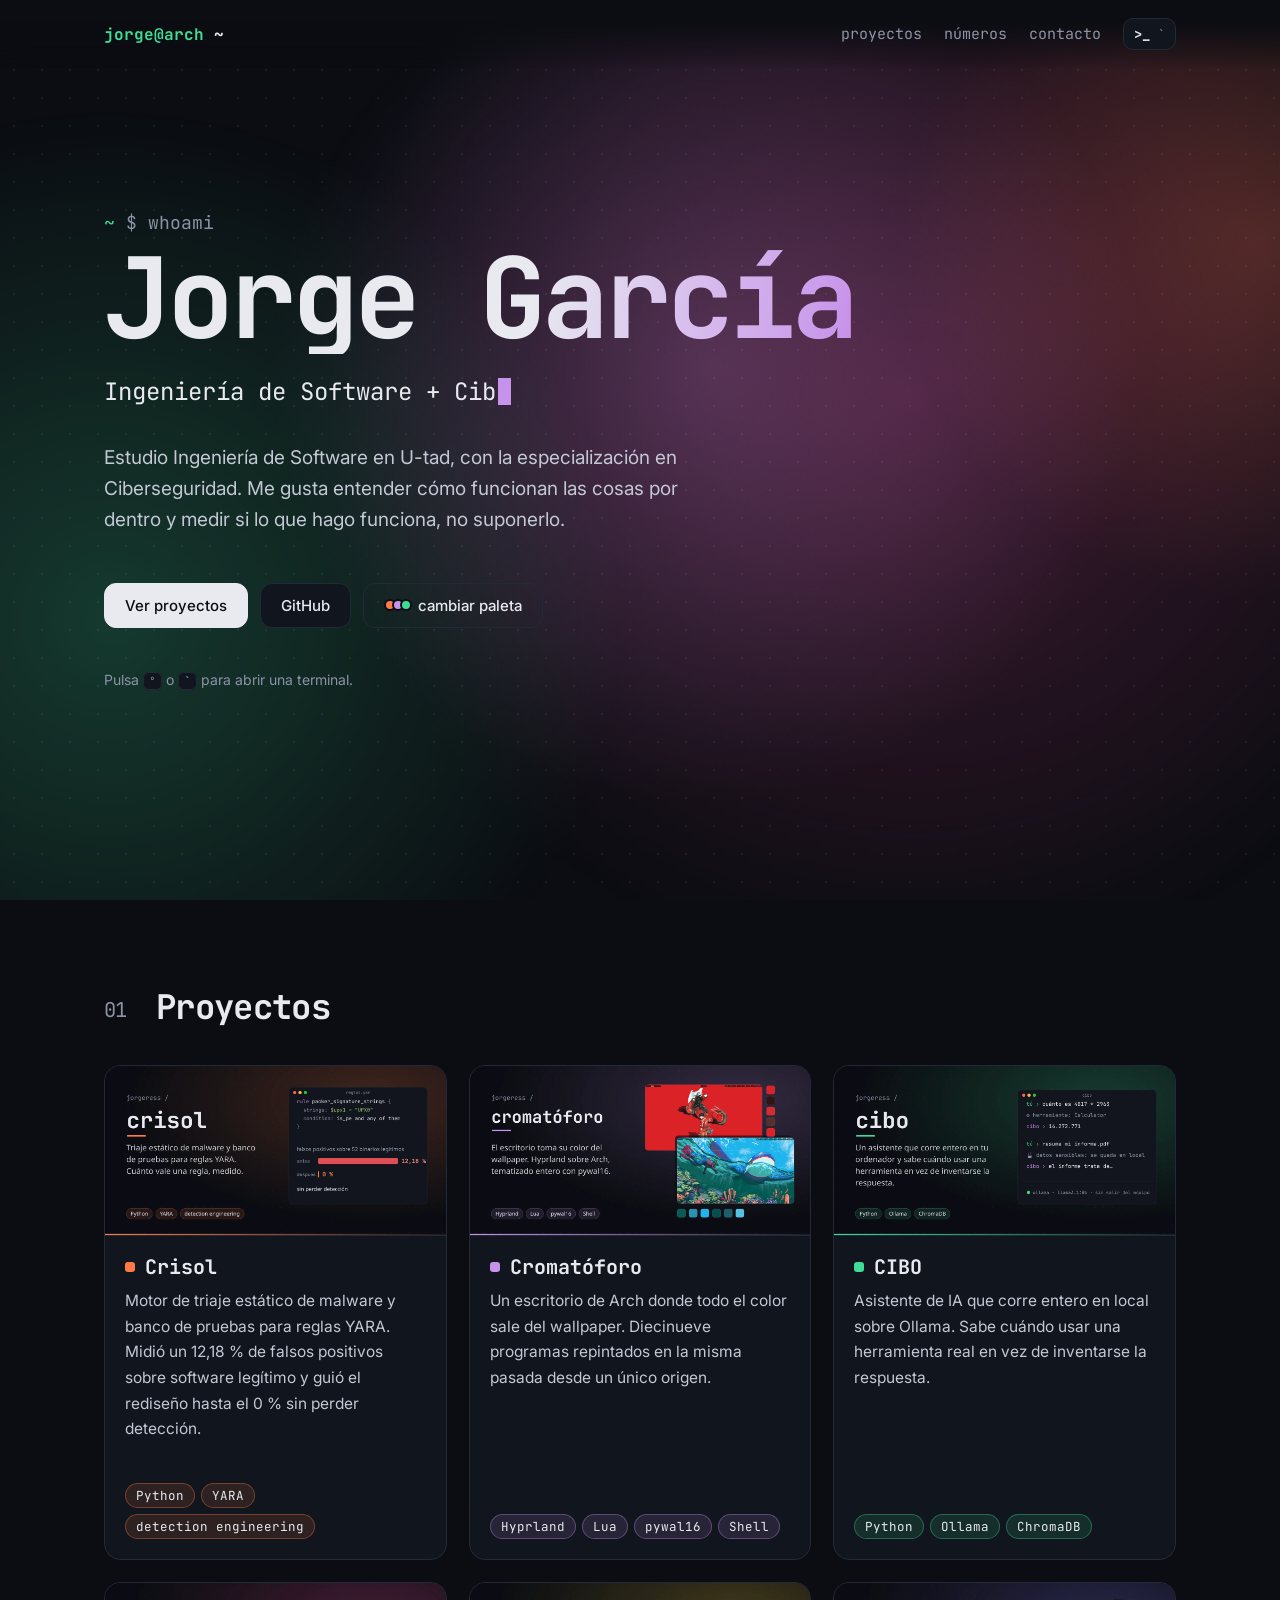
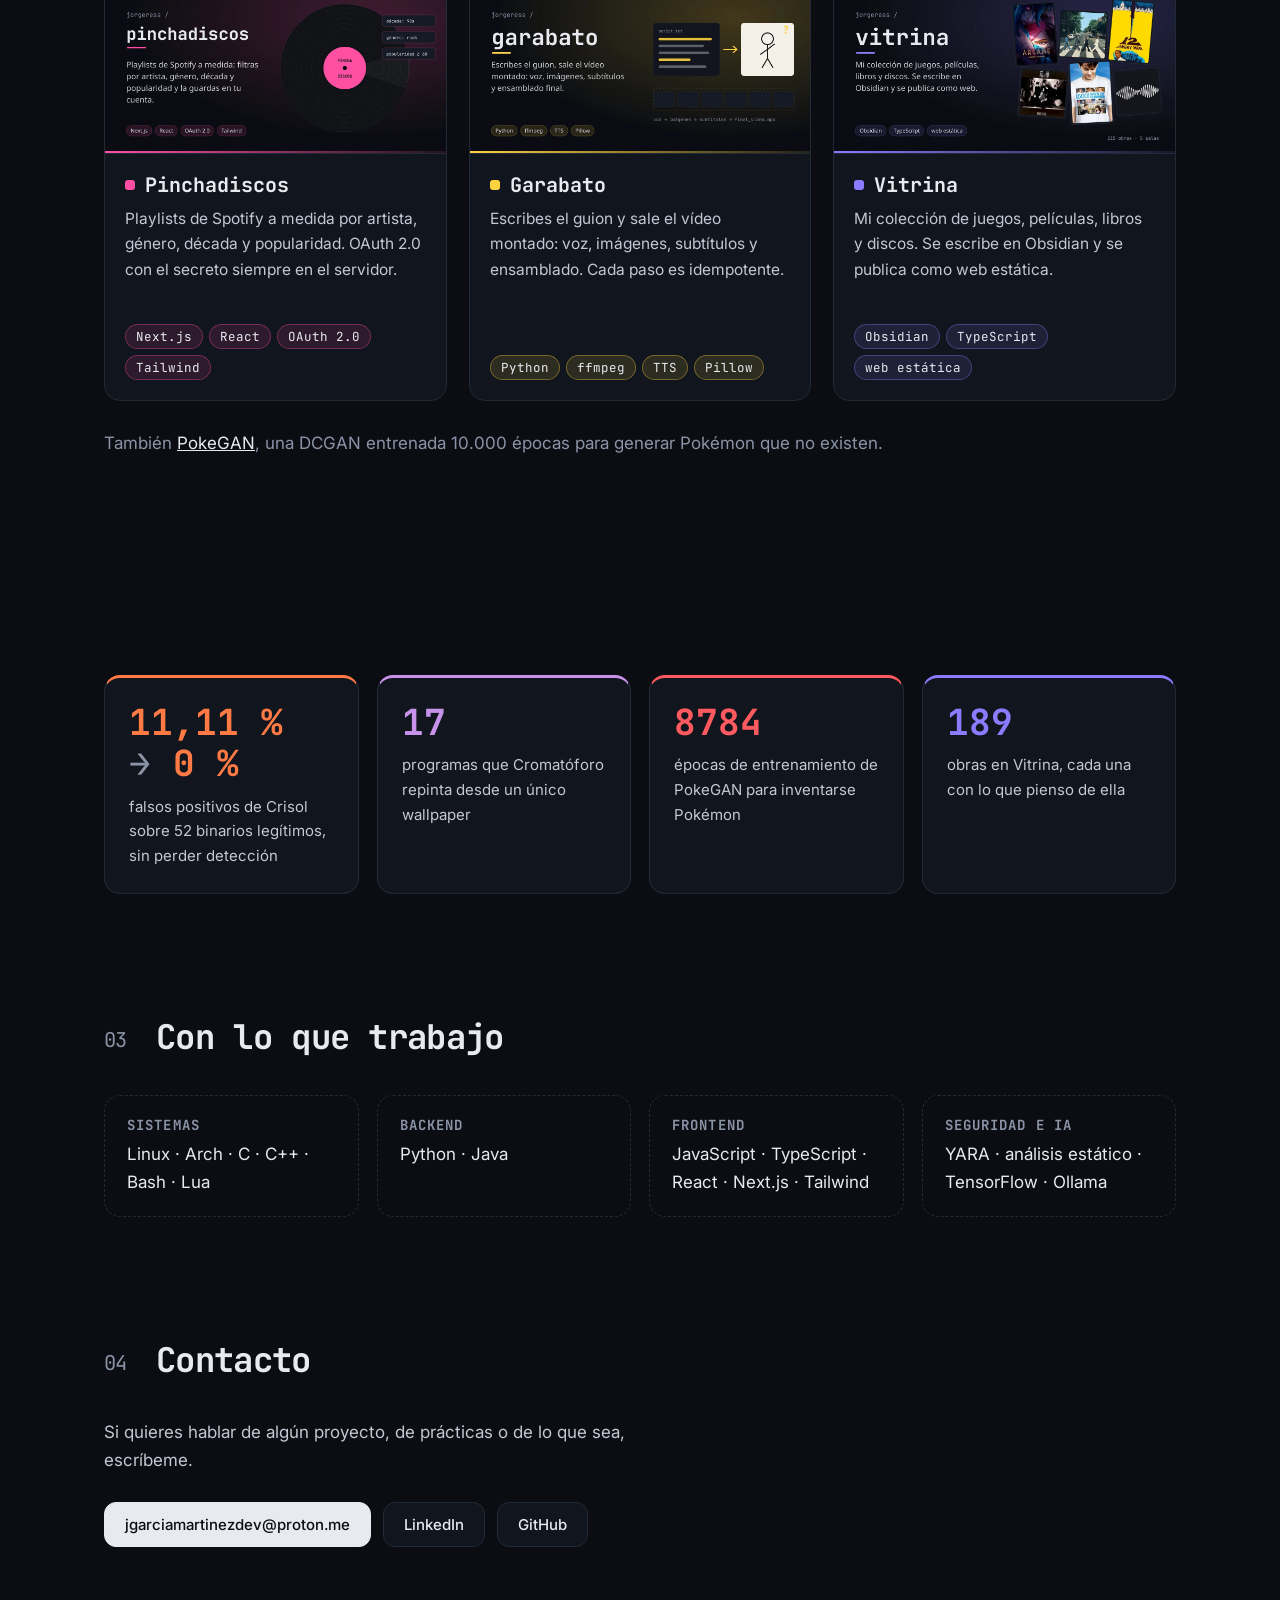
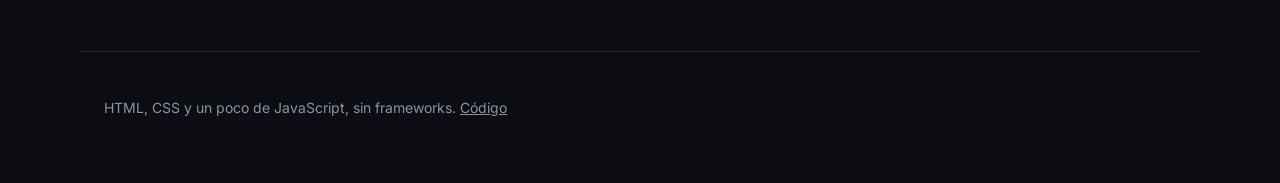
==== index.html @ b69317e7 "Primera versión de la web" ====
<!doctype html>
<html lang="es">
<head>
  <meta charset="utf-8">
  <meta name="viewport" content="width=device-width, initial-scale=1">
  <title>Jorge García</title>
  <meta name="description" content="Ingeniería de Software y Ciberseguridad. Proyectos de detección de malware, Linux, IA en local y alguna cosa que se me ocurre.">
  <meta name="color-scheme" content="dark">
  <meta name="theme-color" content="#0b0d12">
  <meta property="og:title" content="Jorge García">
  <meta property="og:description" content="Ingeniería de Software y Ciberseguridad. A veces se me ocurren cosas.">
  <meta property="og:image" content="https://jorgeress.github.io/img/og.png">
  <meta property="og:url" content="https://jorgeress.github.io/">
  <meta name="twitter:card" content="summary_large_image">
  <link rel="icon" href="favicon.svg" type="image/svg+xml">
  <link rel="preconnect" href="https://fonts.googleapis.com">
  <link rel="preconnect" href="https://fonts.gstatic.com" crossorigin>
  <link href="https://fonts.googleapis.com/css2?family=Inter:wght@400;500;600&family=JetBrains+Mono:wght@400;700&display=swap" rel="stylesheet">
  <link rel="stylesheet" href="css/estilo.css">
  <script src="js/main.js" defer></script>
  <script src="js/terminal.js" defer></script>
</head>
<body>
  <canvas id="fondo" aria-hidden="true"></canvas>

  <header class="nav">
    <a class="logo" href="#inicio"><span class="verde">jorge@arch</span> ~</a>
    <nav>
      <a href="#proyectos">proyectos</a>
      <a href="#numeros">números</a>
      <a href="#contacto">contacto</a>
      <button class="boton-terminal" type="button" data-abre-terminal aria-label="Abrir terminal">
        <span aria-hidden="true">&gt;_</span><kbd>`</kbd>
      </button>
    </nav>
  </header>

  <main>
    <section id="inicio" class="hero">
      <p class="prompt"><span class="verde">~</span> $ whoami</p>
      <h1>Jorge García</h1>
      <p class="tipo" aria-live="polite"><span id="tipo"></span><span class="cursor" aria-hidden="true"></span></p>
      <p class="intro">
        Estudio Ingeniería de Software en U-tad, con la especialización en Ciberseguridad.
        Me gusta entender cómo funcionan las cosas por dentro y medir si lo que hago funciona, no suponerlo.
      </p>
      <div class="acciones">
        <a class="boton principal" href="#proyectos">Ver proyectos</a>
        <a class="boton" href="https://github.com/jorgeress">GitHub</a>
        <button class="boton fantasma" type="button" id="cambia-paleta" title="Cambia la paleta, como cambiar de wallpaper">
          <span class="muestras" aria-hidden="true"><i></i><i></i><i></i></span> cambiar paleta
        </button>
      </div>
      <p class="pista">Pulsa <kbd>º</kbd> o <kbd>`</kbd> para abrir una terminal.</p>
    </section>

    <section id="proyectos">
      <h2><span class="num">01</span> Proyectos</h2>
      <div class="rejilla" id="rejilla"></div>
      <p class="tambien" id="tambien"></p>
    </section>

    <section id="numeros">
      <h2><span class="num">02</span> En números</h2>
      <div class="cifras">
        <div class="cifra" style="--acento:#ff7a45">
          <p class="valor"><span><span data-cuenta="12.18" data-decimales="2">0</span> %</span> <span><span class="flecha">→</span> 0 %</span></p>
          <p>falsos positivos de Crisol sobre 52 binarios legítimos, sin perder detección</p>
        </div>
        <div class="cifra" style="--acento:#c792ea">
          <p class="valor"><span data-cuenta="19">0</span></p>
          <p>programas que Cromatóforo repinta desde un único wallpaper</p>
        </div>
        <div class="cifra" style="--acento:#ff5a5f">
          <p class="valor"><span data-cuenta="10000">0</span></p>
          <p>épocas de entrenamiento de PokeGAN para inventarse Pokémon</p>
        </div>
        <div class="cifra" style="--acento:#8b7bff">
          <p class="valor"><span data-cuenta="215">0</span></p>
          <p>obras en Vitrina, cada una con lo que pienso de ella</p>
        </div>
      </div>
    </section>

    <section id="stack">
      <h2><span class="num">03</span> Con lo que trabajo</h2>
      <div class="grupos">
        <div><h3>Sistemas</h3><p>Linux · Arch · C · C++ · Bash · Lua</p></div>
        <div><h3>Backend</h3><p>Python · Java</p></div>
        <div><h3>Frontend</h3><p>JavaScript · TypeScript · React · Next.js · Tailwind</p></div>
        <div><h3>Seguridad e IA</h3><p>YARA · análisis estático · TensorFlow · Ollama</p></div>
      </div>
    </section>

    <section id="contacto">
      <h2><span class="num">04</span> Contacto</h2>
      <p class="contacto-texto">Si quieres hablar de algún proyecto, de prácticas o de lo que sea, escríbeme.</p>
      <div class="acciones">
        <a class="boton principal" href="mailto:jgarciamartinezdev@proton.me">jgarciamartinezdev@proton.me</a>
        <a class="boton" href="https://www.linkedin.com/in/jorge-garc%C3%ADa-mart%C3%ADnez-1a2574292">LinkedIn</a>
        <a class="boton" href="https://github.com/jorgeress">GitHub</a>
      </div>
    </section>
  </main>

  <footer>
    <p>HTML, CSS y un poco de JavaScript, sin frameworks. <a href="https://github.com/jorgeress/jorgeress.github.io">Código</a></p>
  </footer>

  <div class="terminal" id="terminal" role="dialog" aria-modal="true" aria-label="Terminal" hidden>
    <div class="ventana">
      <div class="barra">
        <span class="puntos" aria-hidden="true"><i></i><i></i><i></i></span>
        <span>jorge@arch: ~</span>
        <button type="button" data-cierra-terminal aria-label="Cerrar terminal">×</button>
      </div>
      <div class="salida" id="salida"></div>
      <form class="linea" id="linea" autocomplete="off">
        <label for="orden"><span class="verde">jorge@arch</span> ~ $</label>
        <input id="orden" spellcheck="false" autocapitalize="off">
      </form>
    </div>
  </div>
</body>
</html>
---- css/estilo.css ----
:root {
  --fondo: #0b0d12;
  --superficie: #11151d;
  --borde: #232a37;
  --texto: #e8eaf0;
  --apagado: #8b93a7;
  --verde: #3ddc97;
  --c1: #ff7a45;
  --c2: #c792ea;
  --c3: #3ddc97;
  --c4: #ff4fa3;
  --mono: "JetBrains Mono", ui-monospace, SFMono-Regular, Menlo, Consolas, monospace;
  --sans: Inter, system-ui, -apple-system, "Segoe UI", sans-serif;
  --radio: 16px;
  --ancho: 1120px;
  color-scheme: dark;
}

* { box-sizing: border-box; }
html { scroll-behavior: smooth; scroll-padding-top: 80px; }
body {
  margin: 0;
  background: var(--fondo);
  color: var(--texto);
  font: 400 17px/1.65 var(--sans);
  -webkit-font-smoothing: antialiased;
  overflow-x: hidden;
}
a { color: inherit; }
kbd {
  font: 600 .8em var(--mono);
  padding: .1em .45em;
  border: 1px solid var(--borde);
  border-bottom-width: 2px;
  border-radius: 6px;
  background: var(--superficie);
}
.verde { color: var(--verde); }
:focus-visible { outline: 2px solid var(--c2); outline-offset: 3px; border-radius: 6px; }

#fondo {
  position: fixed;
  inset: 0;
  width: 100%;
  height: 100%;
  z-index: -1;
  pointer-events: none;
}
/* puntos encima del fondo, como en las imagenes de los proyectos */
body::before {
  content: "";
  position: fixed;
  inset: 0;
  z-index: -1;
  pointer-events: none;
  background-image: radial-gradient(rgba(255,255,255,.06) 1.2px, transparent 1.4px);
  background-size: 28px 28px;
}

/* --- navegacion --- */
.nav {
  position: sticky;
  top: 0;
  z-index: 10;
  display: flex;
  align-items: center;
  justify-content: space-between;
  gap: 16px;
  padding: 18px max(24px, calc((100% - var(--ancho)) / 2 + 24px));
  backdrop-filter: blur(14px);
  -webkit-backdrop-filter: blur(14px);
  background: linear-gradient(var(--fondo) 30%, transparent);
}
.logo { font: 700 16px var(--mono); text-decoration: none; }
.nav nav { display: flex; align-items: center; gap: 22px; font: 400 15px var(--mono); }
.nav nav a { color: var(--apagado); text-decoration: none; transition: color .2s; }
.nav nav a:hover { color: var(--texto); }
.boton-terminal {
  display: inline-flex; align-items: center; gap: 8px;
  font: 700 14px var(--mono); color: var(--texto);
  background: var(--superficie); border: 1px solid var(--borde); border-radius: 10px;
  padding: 6px 10px; cursor: pointer;
}
.boton-terminal kbd { border: 0; background: none; padding: 0; color: var(--apagado); }

/* --- secciones --- */
main { max-width: var(--ancho); margin: 0 auto; padding: 0 24px; }
section { padding: 96px 0 24px; }
h2 {
  font: 700 clamp(26px, 4vw, 34px) var(--mono);
  margin: 0 0 36px;
  letter-spacing: -.02em;
}
h2 .num { color: var(--apagado); font-weight: 400; margin-right: 10px; font-size: .6em; vertical-align: middle; }

/* --- hero --- */
.hero { min-height: calc(100svh - 80px); display: flex; flex-direction: column; justify-content: center; padding: 40px 0 80px; }
.prompt { font: 400 18px var(--mono); color: var(--apagado); margin: 0 0 8px; }
h1 {
  font: 700 clamp(48px, 10vw, 112px)/1 var(--mono);
  letter-spacing: -.04em;
  margin: 0;
  background: linear-gradient(100deg, var(--texto) 40%, var(--c2) 70%, var(--c1));
  -webkit-background-clip: text;
  background-clip: text;
  color: transparent;
}
.tipo { font: 400 clamp(17px, 2.4vw, 24px) var(--mono); min-height: 1.6em; margin: 22px 0 8px; }
.cursor {
  display: inline-block; width: .55em; height: 1.1em; margin-left: 2px;
  vertical-align: -.18em; background: var(--c2);
  animation: parpadeo 1s steps(1) infinite;
}
@keyframes parpadeo { 50% { opacity: 0; } }
.intro { max-width: 620px; color: #c3c8d4; font-size: clamp(16px, 2vw, 19px); }
.acciones { display: flex; flex-wrap: wrap; gap: 12px; margin-top: 28px; }
.boton {
  display: inline-flex; align-items: center; gap: 10px;
  padding: 12px 20px; border-radius: 12px;
  font: 500 15px var(--sans); text-decoration: none; cursor: pointer;
  color: var(--texto); background: var(--superficie); border: 1px solid var(--borde);
  transition: transform .2s, border-color .2s, background .2s;
}
.boton:hover { transform: translateY(-2px); border-color: var(--c2); }
.boton.principal { background: var(--texto); color: var(--fondo); border-color: var(--texto); }
.boton.principal:hover { background: #fff; }
.boton.fantasma { background: transparent; }
.muestras { display: inline-flex; }
.muestras i { width: 12px; height: 12px; border-radius: 50%; margin-right: -4px; border: 2px solid var(--fondo); transition: background .6s; }
.muestras i:nth-child(1) { background: var(--c1); }
.muestras i:nth-child(2) { background: var(--c2); }
.muestras i:nth-child(3) { background: var(--c3); }
.pista { color: var(--apagado); font-size: 14px; margin-top: 40px; }

/* --- proyectos --- */
.rejilla { display: grid; grid-template-columns: repeat(auto-fill, minmax(320px, 1fr)); gap: 22px; }
.tarjeta {
  --acento: var(--c2);
  position: relative;
  display: flex; flex-direction: column;
  background: var(--superficie);
  border: 1px solid var(--borde);
  border-radius: var(--radio);
  overflow: hidden;
  text-decoration: none;
  transform: perspective(900px) rotateX(var(--rx, 0deg)) rotateY(var(--ry, 0deg)) translateY(var(--ty, 0));
  transition: transform .25s ease-out, border-color .25s, box-shadow .25s;
}
.tarjeta:hover {
  --ty: -4px;
  border-color: color-mix(in srgb, var(--acento) 60%, transparent);
  box-shadow: 0 18px 50px -18px color-mix(in srgb, var(--acento) 45%, transparent);
}
/* brillo que sigue al raton */
.tarjeta::after {
  content: "";
  position: absolute; inset: 0;
  background: radial-gradient(420px circle at var(--mx, 50%) var(--my, 50%), color-mix(in srgb, var(--acento) 16%, transparent), transparent 60%);
  opacity: 0; transition: opacity .3s; pointer-events: none;
}
.tarjeta:hover::after { opacity: 1; }
.tarjeta img { display: block; width: 100%; height: auto; aspect-ratio: 2 / 1; object-fit: cover; border-bottom: 1px solid var(--borde); }
.tarjeta .cuerpo { padding: 18px 20px 20px; display: flex; flex-direction: column; gap: 8px; flex: 1; }
.tarjeta h3 { margin: 0; font: 700 20px var(--mono); display: flex; align-items: center; gap: 10px; }
.tarjeta h3::before { content: ""; width: 10px; height: 10px; border-radius: 3px; background: var(--acento); }
.tarjeta p { margin: 0; color: #c3c8d4; font-size: 15.5px; }
.etiquetas { display: flex; flex-wrap: wrap; gap: 6px; margin-top: auto; padding-top: 8px; }
.etiquetas span {
  font: 400 12.5px var(--mono); padding: 3px 10px; border-radius: 99px;
  color: var(--texto);
  background: color-mix(in srgb, var(--acento) 12%, transparent);
  border: 1px solid color-mix(in srgb, var(--acento) 35%, transparent);
}
.meta { display: flex; gap: 14px; font: 400 12.5px var(--mono); color: var(--apagado); min-height: 1.4em; }
.tambien { color: var(--apagado); margin-top: 28px; }
.tambien a { color: var(--texto); }

/* aparicion al hacer scroll */
.aparece { opacity: 0; transform: translateY(24px); transition: opacity .7s ease, transform .7s ease; }
.aparece.visible { opacity: 1; transform: none; }

/* --- numeros --- */
.cifras { display: grid; grid-template-columns: repeat(auto-fit, minmax(230px, 1fr)); gap: 18px; }
.cifra {
  padding: 24px; border-radius: var(--radio);
  background: var(--superficie); border: 1px solid var(--borde);
  border-top: 3px solid var(--acento);
}
.cifra .valor { font: 700 clamp(28px, 3.4vw, 36px)/1.15 var(--mono); color: var(--acento); margin: 0 0 10px; }
.cifra .valor span { white-space: nowrap; }
.cifra .flecha { color: var(--apagado); font-weight: 400; }
.cifra p:last-child { margin: 0; color: #c3c8d4; font-size: 15px; }

/* --- stack --- */
.grupos { display: grid; grid-template-columns: repeat(auto-fit, minmax(230px, 1fr)); gap: 18px; }
.grupos div { padding: 20px 22px; border-radius: var(--radio); border: 1px dashed var(--borde); }
.grupos h3 { margin: 0 0 6px; font: 700 14px var(--mono); color: var(--apagado); text-transform: uppercase; letter-spacing: .08em; }
.grupos p { margin: 0; }

.contacto-texto { color: #c3c8d4; max-width: 560px; }
footer { max-width: var(--ancho); margin: 80px auto 0; padding: 30px 24px 50px; color: var(--apagado); font-size: 14px; border-top: 1px solid var(--borde); }

/* --- terminal --- */
.terminal {
  position: fixed; inset: 0; z-index: 50;
  display: grid; place-items: center; padding: 16px;
  background: rgba(5, 6, 9, .6);
  backdrop-filter: blur(6px);
  -webkit-backdrop-filter: blur(6px);
}
.terminal[hidden] { display: none; }
.ventana {
  width: min(760px, 100%); height: min(480px, 80svh);
  display: flex; flex-direction: column;
  background: #0d1017; border: 1px solid var(--borde); border-radius: 14px;
  box-shadow: 0 40px 120px -20px rgba(0,0,0,.8), 0 0 0 1px rgba(255,255,255,.03);
  font: 400 14.5px/1.6 var(--mono);
  animation: abre .18s ease-out;
}
@keyframes abre { from { transform: scale(.97); opacity: 0; } }
.barra { display: flex; align-items: center; justify-content: space-between; padding: 10px 14px; border-bottom: 1px solid var(--borde); color: var(--apagado); font-size: 13px; }
.puntos { display: flex; gap: 7px; }
.puntos i { width: 11px; height: 11px; border-radius: 50%; background: #ff5f57; }
.puntos i:nth-child(2) { background: #febc2e; }
.puntos i:nth-child(3) { background: #28c840; }
.barra button { background: none; border: 0; color: var(--apagado); font-size: 20px; line-height: 1; cursor: pointer; padding: 0 4px; }
.salida { flex: 1; overflow-y: auto; padding: 14px 16px 0; white-space: pre-wrap; word-break: break-word; }
.salida .orden { color: var(--apagado); }
.salida .err { color: #ff7b7b; }
.salida .ok { color: var(--verde); }
.salida a { color: var(--c2); }
.linea { display: flex; gap: 10px; padding: 8px 16px 14px; }
.linea label { white-space: nowrap; color: var(--apagado); }
.linea input { flex: 1; min-width: 0; background: none; border: 0; outline: 0; color: var(--texto); font: inherit; caret-color: var(--c2); }

@media (max-width: 640px) {
  body { font-size: 16px; }
  .nav { padding: 14px 16px; }
  .tipo { min-height: 3.2em; }
  .nav nav { gap: 14px; font-size: 13px; }
  .nav nav a[href="#numeros"] { display: none; }
  main { padding: 0 16px; }
  section { padding-top: 72px; }
  .rejilla { grid-template-columns: 1fr; }
  .pista { display: none; }
}

@media (prefers-reduced-motion: reduce) {
  html { scroll-behavior: auto; }
  *, *::before, *::after { animation: none !important; transition: none !important; }
  .aparece { opacity: 1; transform: none; }
}
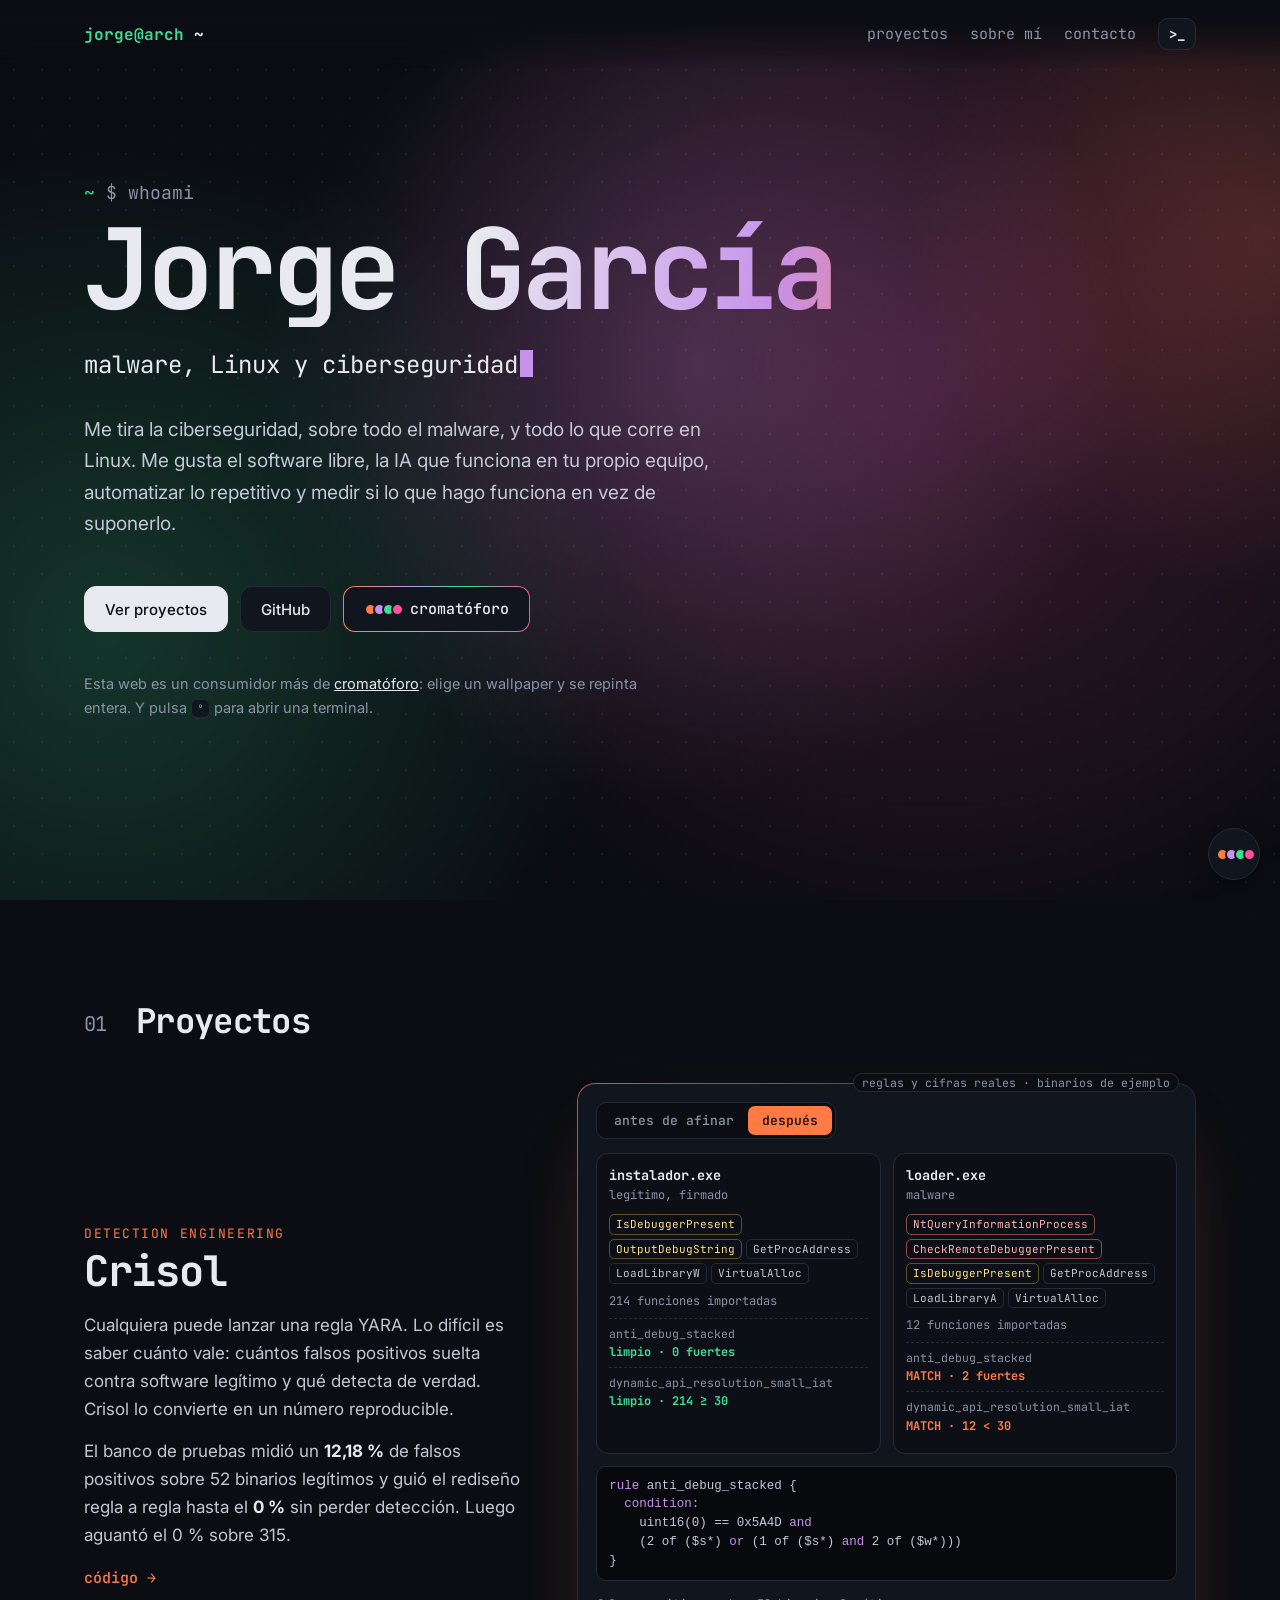
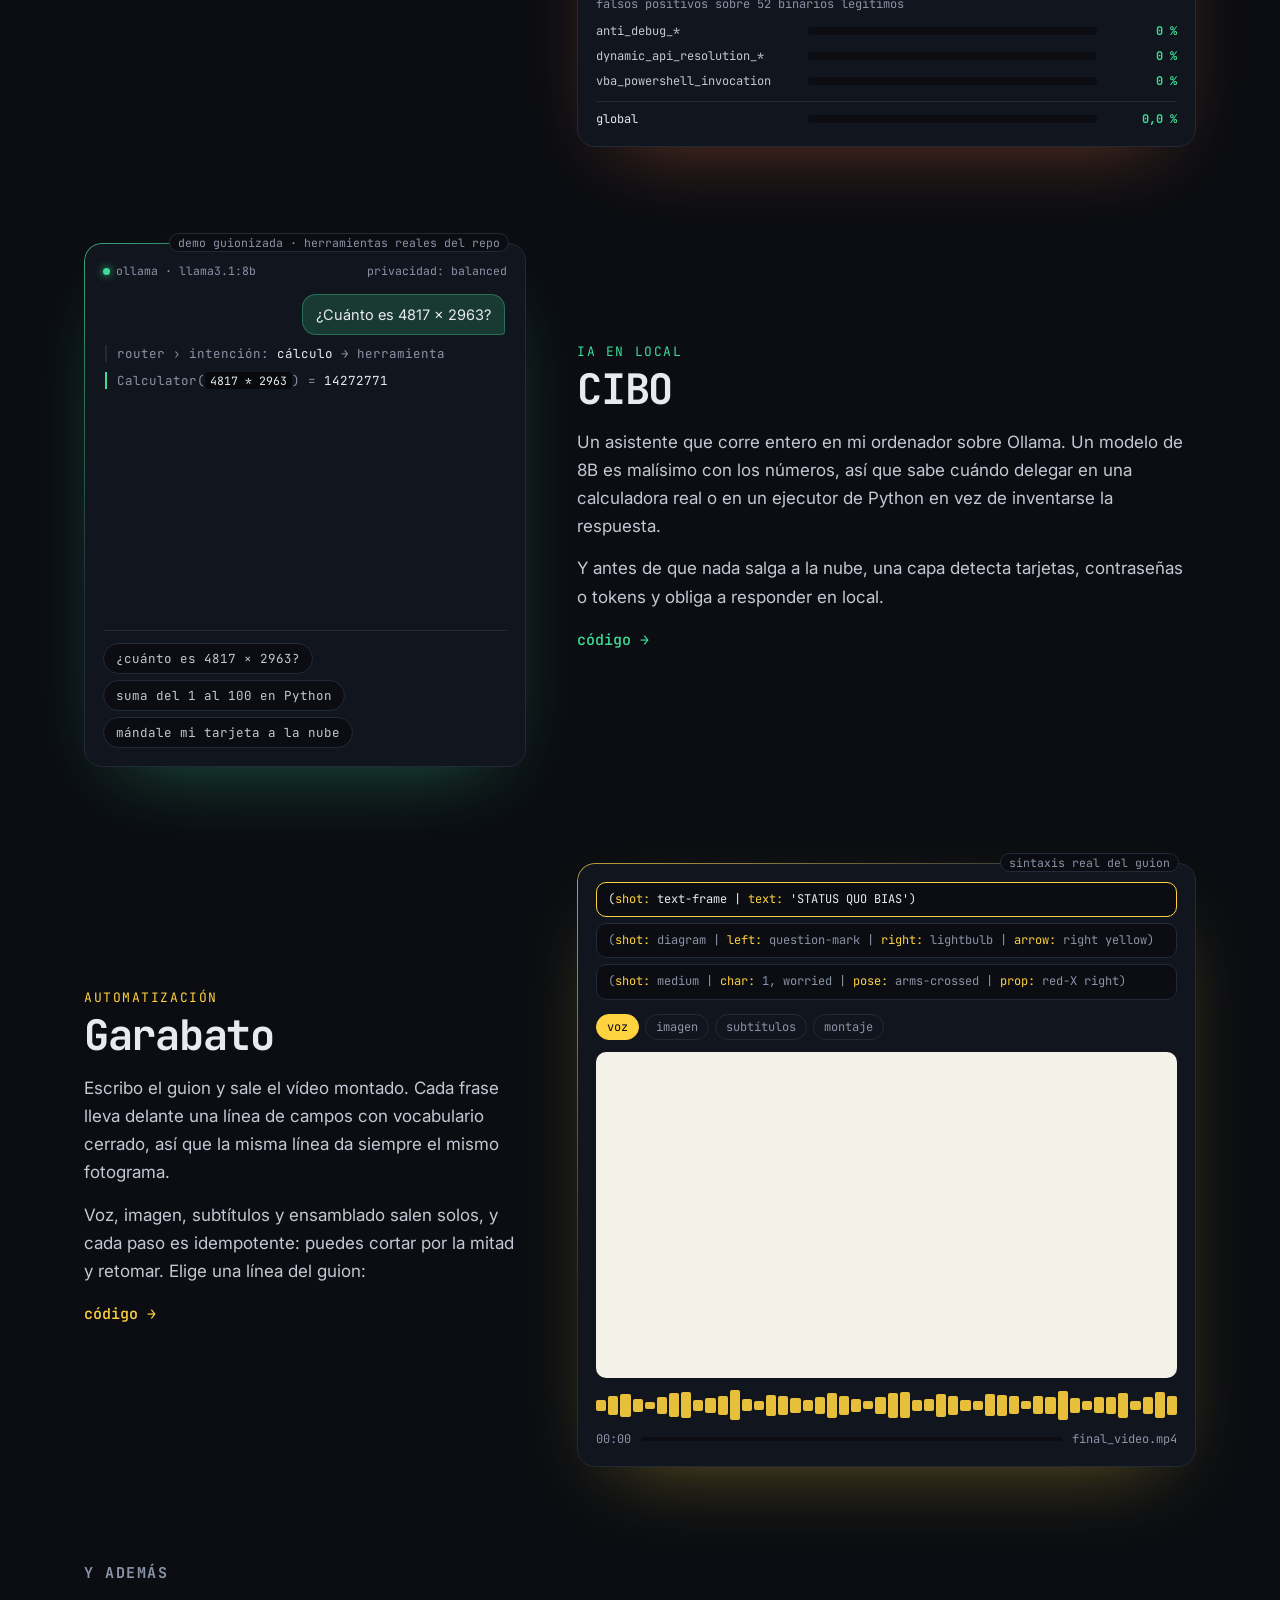
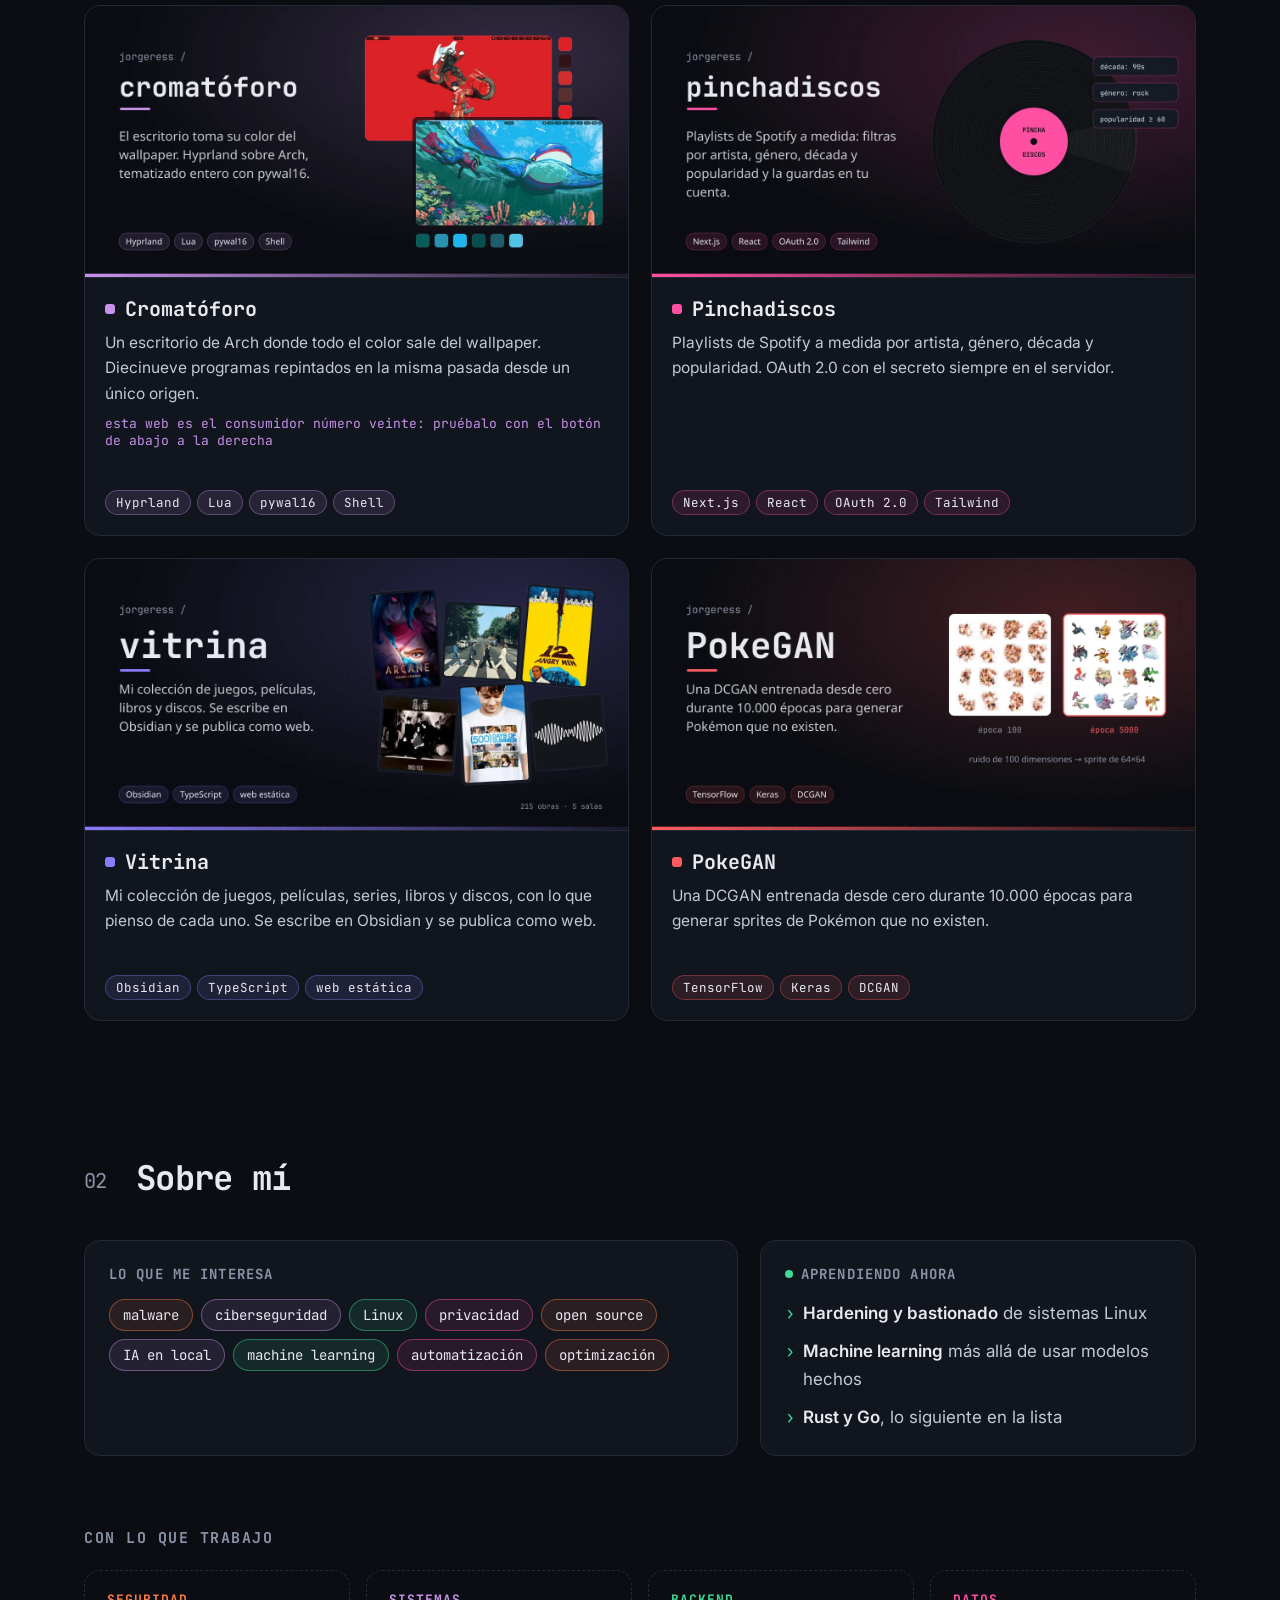
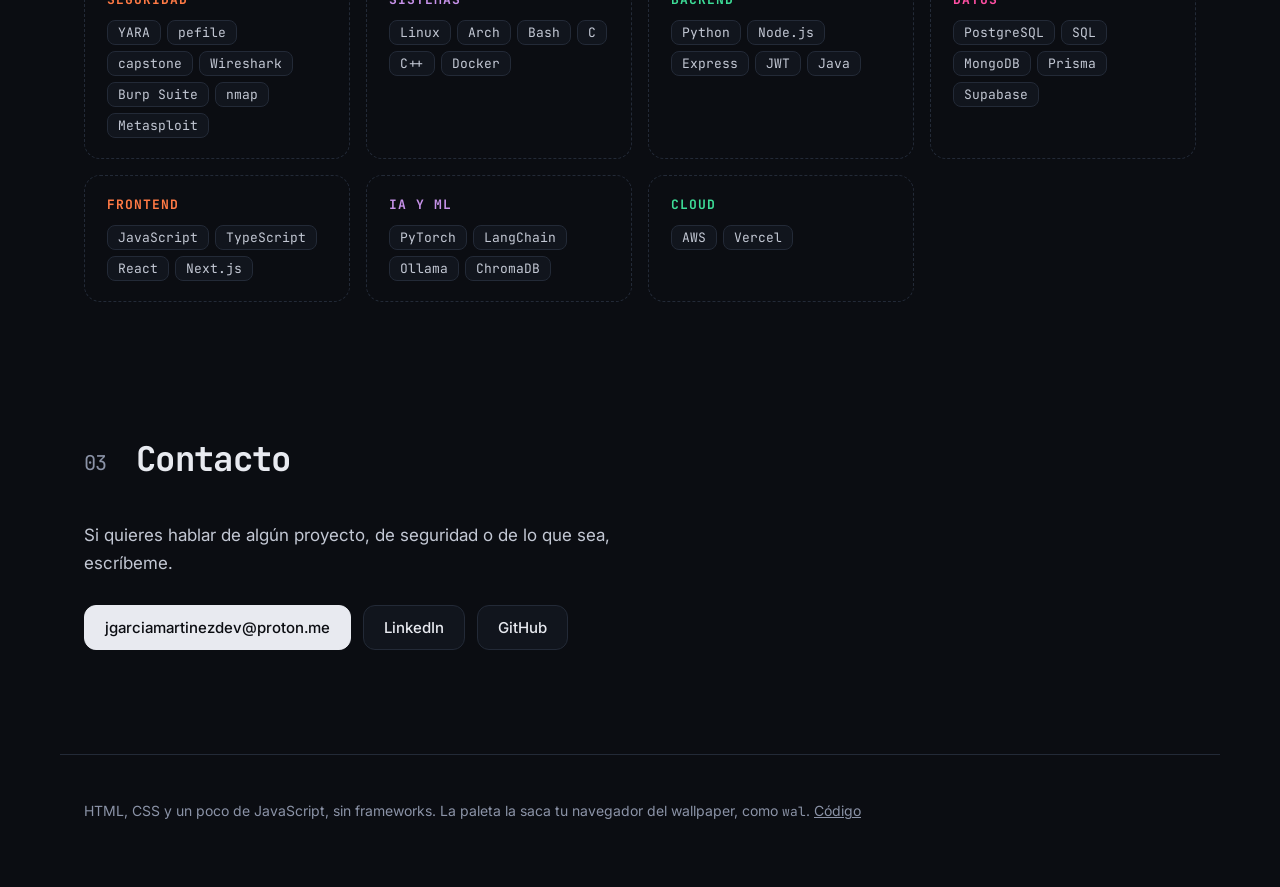
==== commit f7b46f19: "Demos de Crisol, CIBO y Garabato, cromatóforo en el navegador y sobre mí" ====
--- a/index.html
+++ b/index.html
@@ -4,11 +4,11 @@
   <meta charset="utf-8">
   <meta name="viewport" content="width=device-width, initial-scale=1">
   <title>Jorge García</title>
-  <meta name="description" content="Ingeniería de Software y Ciberseguridad. Proyectos de detección de malware, Linux, IA en local y alguna cosa que se me ocurre.">
+  <meta name="description" content="Ciberseguridad, malware, Linux e IA en local. Proyectos que se pueden tocar: un banco de pruebas de reglas YARA, un asistente que no sale de tu ordenador y un escritorio que toma el color del wallpaper.">
   <meta name="color-scheme" content="dark">
   <meta name="theme-color" content="#0b0d12">
   <meta property="og:title" content="Jorge García">
-  <meta property="og:description" content="Ingeniería de Software y Ciberseguridad. A veces se me ocurren cosas.">
+  <meta property="og:description" content="Ciberseguridad, malware, Linux e IA en local. A veces se me ocurren cosas.">
   <meta property="og:image" content="https://jorgeress.github.io/img/og.png">
   <meta property="og:url" content="https://jorgeress.github.io/">
   <meta name="twitter:card" content="summary_large_image">
@@ -18,6 +18,8 @@
   <link href="https://fonts.googleapis.com/css2?family=Inter:wght@400;500;600&family=JetBrains+Mono:wght@400;700&display=swap" rel="stylesheet">
   <link rel="stylesheet" href="css/estilo.css">
   <script src="js/main.js" defer></script>
+  <script src="js/cromatoforo.js" defer></script>
+  <script src="js/demos.js" defer></script>
   <script src="js/terminal.js" defer></script>
 </head>
 <body>
@@ -27,10 +29,10 @@
     <a class="logo" href="#inicio"><span class="verde">jorge@arch</span> ~</a>
     <nav>
       <a href="#proyectos">proyectos</a>
-      <a href="#numeros">números</a>
+      <a href="#sobre-mi">sobre mí</a>
       <a href="#contacto">contacto</a>
       <button class="boton-terminal" type="button" data-abre-terminal aria-label="Abrir terminal">
-        <span aria-hidden="true">&gt;_</span><kbd>`</kbd>
+        <span aria-hidden="true">&gt;_</span>
       </button>
     </nav>
   </header>
@@ -41,60 +43,84 @@
       <h1>Jorge García</h1>
       <p class="tipo" aria-live="polite"><span id="tipo"></span><span class="cursor" aria-hidden="true"></span></p>
       <p class="intro">
-        Estudio Ingeniería de Software en U-tad, con la especialización en Ciberseguridad.
-        Me gusta entender cómo funcionan las cosas por dentro y medir si lo que hago funciona, no suponerlo.
+        Me tira la ciberseguridad, sobre todo el malware, y todo lo que corre en Linux.
+        Me gusta el software libre, la IA que funciona en tu propio equipo, automatizar lo repetitivo
+        y medir si lo que hago funciona en vez de suponerlo.
       </p>
       <div class="acciones">
         <a class="boton principal" href="#proyectos">Ver proyectos</a>
         <a class="boton" href="https://github.com/jorgeress">GitHub</a>
-        <button class="boton fantasma" type="button" id="cambia-paleta" title="Cambia la paleta, como cambiar de wallpaper">
-          <span class="muestras" aria-hidden="true"><i></i><i></i><i></i></span> cambiar paleta
+        <button class="boton cromatoforo" type="button" data-abre-cromatoforo aria-haspopup="dialog">
+          <span class="muestras" aria-hidden="true"><i></i><i></i><i></i><i></i></span> cromatóforo
         </button>
       </div>
-      <p class="pista">Pulsa <kbd>º</kbd> o <kbd>`</kbd> para abrir una terminal.</p>
+      <p class="pista">Esta web es un consumidor más de <a href="https://github.com/jorgeress/cromatoforo">cromatóforo</a>: elige un wallpaper y se repinta entera. Y pulsa <kbd>º</kbd> para abrir una terminal.</p>
     </section>
 
     <section id="proyectos">
       <h2><span class="num">01</span> Proyectos</h2>
+
+      <article class="destacado" style="--acento:#ff7a45" data-proyecto="crisol">
+        <div class="texto">
+          <p class="eyebrow">detection engineering</p>
+          <h3>Crisol</h3>
+          <p>Cualquiera puede lanzar una regla YARA. Lo difícil es saber cuánto vale: cuántos falsos positivos suelta contra software legítimo y qué detecta de verdad. Crisol lo convierte en un número reproducible.</p>
+          <p>El banco de pruebas midió un <b>12,18 %</b> de falsos positivos sobre 52 binarios legítimos y guió el rediseño regla a regla hasta el <b>0 %</b> sin perder detección. Luego aguantó el 0 % sobre 315.</p>
+          <p class="enlaces"><a href="https://github.com/jorgeress/crisol">código →</a></p>
+        </div>
+        <div class="demo demo-crisol" id="demo-crisol" aria-label="Demo de Crisol: la misma regla antes y después de afinarla"></div>
+      </article>
+
+      <article class="destacado invertido" style="--acento:#3ddc97" data-proyecto="cibo">
+        <div class="texto">
+          <p class="eyebrow">IA en local</p>
+          <h3>CIBO</h3>
+          <p>Un asistente que corre entero en mi ordenador sobre Ollama. Un modelo de 8B es malísimo con los números, así que sabe cuándo delegar en una calculadora real o en un ejecutor de Python en vez de inventarse la respuesta.</p>
+          <p>Y antes de que nada salga a la nube, una capa detecta tarjetas, contraseñas o tokens y obliga a responder en local.</p>
+          <p class="enlaces"><a href="https://github.com/jorgeress/cibo">código →</a></p>
+        </div>
+        <div class="demo demo-cibo" id="demo-cibo" aria-label="Demo guionizada de CIBO"></div>
+      </article>
+
+      <article class="destacado" style="--acento:#ffd23f" data-proyecto="garabato">
+        <div class="texto">
+          <p class="eyebrow">automatización</p>
+          <h3>Garabato</h3>
+          <p>Escribo el guion y sale el vídeo montado. Cada frase lleva delante una línea de campos con vocabulario cerrado, así que la misma línea da siempre el mismo fotograma.</p>
+          <p>Voz, imagen, subtítulos y ensamblado salen solos, y cada paso es idempotente: puedes cortar por la mitad y retomar. Elige una línea del guion:</p>
+          <p class="enlaces"><a href="https://github.com/jorgeress/garabato">código →</a></p>
+        </div>
+        <div class="demo demo-garabato" id="demo-garabato" aria-label="Demo de Garabato: de una línea de guion a un fotograma"></div>
+      </article>
+
+      <h3 class="subtitulo">Y además</h3>
       <div class="rejilla" id="rejilla"></div>
-      <p class="tambien" id="tambien"></p>
     </section>
 
-    <section id="numeros">
-      <h2><span class="num">02</span> En números</h2>
-      <div class="cifras">
-        <div class="cifra" style="--acento:#ff7a45">
-          <p class="valor"><span><span data-cuenta="12.18" data-decimales="2">0</span> %</span> <span><span class="flecha">→</span> 0 %</span></p>
-          <p>falsos positivos de Crisol sobre 52 binarios legítimos, sin perder detección</p>
+    <section id="sobre-mi">
+      <h2><span class="num">02</span> Sobre mí</h2>
+      <div class="sobre">
+        <div class="bloque">
+          <h3>Lo que me interesa</h3>
+          <ul class="chips" id="intereses"></ul>
         </div>
-        <div class="cifra" style="--acento:#c792ea">
-          <p class="valor"><span data-cuenta="19">0</span></p>
-          <p>programas que Cromatóforo repinta desde un único wallpaper</p>
-        </div>
-        <div class="cifra" style="--acento:#ff5a5f">
-          <p class="valor"><span data-cuenta="10000">0</span></p>
-          <p>épocas de entrenamiento de PokeGAN para inventarse Pokémon</p>
-        </div>
-        <div class="cifra" style="--acento:#8b7bff">
-          <p class="valor"><span data-cuenta="215">0</span></p>
-          <p>obras en Vitrina, cada una con lo que pienso de ella</p>
+        <div class="bloque ahora">
+          <h3><span class="punto" aria-hidden="true"></span> Aprendiendo ahora</h3>
+          <ul class="lista-ahora">
+            <li><b>Hardening y bastionado</b> de sistemas Linux</li>
+            <li><b>Machine learning</b> más allá de usar modelos hechos</li>
+            <li><b>Rust y Go</b>, lo siguiente en la lista</li>
+          </ul>
         </div>
       </div>
-    </section>
 
-    <section id="stack">
-      <h2><span class="num">03</span> Con lo que trabajo</h2>
-      <div class="grupos">
-        <div><h3>Sistemas</h3><p>Linux · Arch · C · C++ · Bash · Lua</p></div>
-        <div><h3>Backend</h3><p>Python · Java</p></div>
-        <div><h3>Frontend</h3><p>JavaScript · TypeScript · React · Next.js · Tailwind</p></div>
-        <div><h3>Seguridad e IA</h3><p>YARA · análisis estático · TensorFlow · Ollama</p></div>
-      </div>
+      <h3 class="subtitulo">Con lo que trabajo</h3>
+      <div class="stack" id="stack"></div>
     </section>
 
     <section id="contacto">
-      <h2><span class="num">04</span> Contacto</h2>
-      <p class="contacto-texto">Si quieres hablar de algún proyecto, de prácticas o de lo que sea, escríbeme.</p>
+      <h2><span class="num">03</span> Contacto</h2>
+      <p class="contacto-texto">Si quieres hablar de algún proyecto, de seguridad o de lo que sea, escríbeme.</p>
       <div class="acciones">
         <a class="boton principal" href="mailto:jgarciamartinezdev@proton.me">jgarciamartinezdev@proton.me</a>
         <a class="boton" href="https://www.linkedin.com/in/jorge-garc%C3%ADa-mart%C3%ADnez-1a2574292">LinkedIn</a>
@@ -104,8 +130,29 @@
   </main>
 
   <footer>
-    <p>HTML, CSS y un poco de JavaScript, sin frameworks. <a href="https://github.com/jorgeress/jorgeress.github.io">Código</a></p>
+    <p>HTML, CSS y un poco de JavaScript, sin frameworks. La paleta la saca tu navegador del wallpaper, como <code>wal</code>. <a href="https://github.com/jorgeress/jorgeress.github.io">Código</a></p>
   </footer>
+
+  <button class="flotante" type="button" data-abre-cromatoforo aria-label="Abrir cromatóforo">
+    <span class="muestras" aria-hidden="true"><i></i><i></i><i></i><i></i></span>
+  </button>
+
+  <div class="panel-croma" id="panel-croma" role="dialog" aria-label="Cromatóforo: elige un wallpaper" hidden>
+    <div class="cabecera-panel">
+      <p><b>cromatóforo</b> <span class="apagado">elige un wallpaper</span></p>
+      <button type="button" data-cierra-cromatoforo aria-label="Cerrar">×</button>
+    </div>
+    <div class="fondos" id="fondos"></div>
+    <label class="subir" id="subir">
+      <input type="file" accept="image/*" id="archivo">
+      <span>o suelta aquí <b>tu propia imagen</b></span>
+      <small>se procesa en tu navegador, no se sube a ningún sitio</small>
+    </label>
+    <div class="wal" aria-live="polite">
+      <p class="apagado" id="wal-orden">$ wal -i ninguno</p>
+      <div class="paleta" id="paleta"></div>
+    </div>
+  </div>
 
   <div class="terminal" id="terminal" role="dialog" aria-modal="true" aria-label="Terminal" hidden>
     <div class="ventana">
--- a/css/estilo.css
+++ b/css/estilo.css
@@ -1,10 +1,23 @@
+/* Los colores del tema se registran para poder animarlos: cuando cromatoforo
+   cambia la paleta, la pagina entera transiciona en vez de saltar. */
+@property --fondo { syntax: "<color>"; inherits: true; initial-value: #0b0d12; }
+@property --superficie { syntax: "<color>"; inherits: true; initial-value: #11151d; }
+@property --borde { syntax: "<color>"; inherits: true; initial-value: #232a37; }
+@property --texto { syntax: "<color>"; inherits: true; initial-value: #e8eaf0; }
+@property --suave { syntax: "<color>"; inherits: true; initial-value: #c3c8d4; }
+@property --apagado { syntax: "<color>"; inherits: true; initial-value: #8b93a7; }
+@property --c1 { syntax: "<color>"; inherits: true; initial-value: #ff7a45; }
+@property --c2 { syntax: "<color>"; inherits: true; initial-value: #c792ea; }
+@property --c3 { syntax: "<color>"; inherits: true; initial-value: #3ddc97; }
+@property --c4 { syntax: "<color>"; inherits: true; initial-value: #ff4fa3; }
+
 :root {
   --fondo: #0b0d12;
   --superficie: #11151d;
   --borde: #232a37;
   --texto: #e8eaf0;
+  --suave: #c3c8d4;
   --apagado: #8b93a7;
-  --verde: #3ddc97;
   --c1: #ff7a45;
   --c2: #c792ea;
   --c3: #3ddc97;
@@ -12,8 +25,10 @@
   --mono: "JetBrains Mono", ui-monospace, SFMono-Regular, Menlo, Consolas, monospace;
   --sans: Inter, system-ui, -apple-system, "Segoe UI", sans-serif;
   --radio: 16px;
-  --ancho: 1120px;
+  --ancho: 1160px;
   color-scheme: dark;
+  transition: --fondo .9s, --superficie .9s, --borde .9s, --texto .9s, --suave .9s, --apagado .9s,
+    --c1 .9s, --c2 .9s, --c3 .9s, --c4 .9s;
 }
 
 * { box-sizing: border-box; }
@@ -27,6 +42,7 @@
   overflow-x: hidden;
 }
 a { color: inherit; }
+code { font: .92em var(--mono); }
 kbd {
   font: 600 .8em var(--mono);
   padding: .1em .45em;
@@ -35,7 +51,8 @@
   border-radius: 6px;
   background: var(--superficie);
 }
-.verde { color: var(--verde); }
+.verde { color: var(--c3); }
+.apagado { color: var(--apagado); }
 :focus-visible { outline: 2px solid var(--c2); outline-offset: 3px; border-radius: 6px; }
 
 #fondo {
@@ -46,7 +63,6 @@
   z-index: -1;
   pointer-events: none;
 }
-/* puntos encima del fondo, como en las imagenes de los proyectos */
 body::before {
   content: "";
   position: fixed;
@@ -76,31 +92,30 @@
 .nav nav a { color: var(--apagado); text-decoration: none; transition: color .2s; }
 .nav nav a:hover { color: var(--texto); }
 .boton-terminal {
-  display: inline-flex; align-items: center; gap: 8px;
   font: 700 14px var(--mono); color: var(--texto);
   background: var(--superficie); border: 1px solid var(--borde); border-radius: 10px;
   padding: 6px 10px; cursor: pointer;
 }
-.boton-terminal kbd { border: 0; background: none; padding: 0; color: var(--apagado); }
 
 /* --- secciones --- */
 main { max-width: var(--ancho); margin: 0 auto; padding: 0 24px; }
-section { padding: 96px 0 24px; }
+section { padding: 110px 0 24px; }
 h2 {
   font: 700 clamp(26px, 4vw, 34px) var(--mono);
-  margin: 0 0 36px;
+  margin: 0 0 40px;
   letter-spacing: -.02em;
 }
 h2 .num { color: var(--apagado); font-weight: 400; margin-right: 10px; font-size: .6em; vertical-align: middle; }
+.subtitulo { font: 700 15px var(--mono); color: var(--apagado); text-transform: uppercase; letter-spacing: .1em; margin: 72px 0 22px; }
 
 /* --- hero --- */
 .hero { min-height: calc(100svh - 80px); display: flex; flex-direction: column; justify-content: center; padding: 40px 0 80px; }
 .prompt { font: 400 18px var(--mono); color: var(--apagado); margin: 0 0 8px; }
 h1 {
-  font: 700 clamp(48px, 10vw, 112px)/1 var(--mono);
+  font: 700 clamp(48px, 10vw, 112px)/1.02 var(--mono);
   letter-spacing: -.04em;
   margin: 0;
-  background: linear-gradient(100deg, var(--texto) 40%, var(--c2) 70%, var(--c1));
+  background: linear-gradient(100deg, var(--texto) 35%, var(--c2) 62%, var(--c1) 82%, var(--c4));
   -webkit-background-clip: text;
   background-clip: text;
   color: transparent;
@@ -112,7 +127,7 @@
   animation: parpadeo 1s steps(1) infinite;
 }
 @keyframes parpadeo { 50% { opacity: 0; } }
-.intro { max-width: 620px; color: #c3c8d4; font-size: clamp(16px, 2vw, 19px); }
+.intro { max-width: 640px; color: var(--suave); font-size: clamp(16px, 2vw, 19px); }
 .acciones { display: flex; flex-wrap: wrap; gap: 12px; margin-top: 28px; }
 .boton {
   display: inline-flex; align-items: center; gap: 10px;
@@ -123,17 +138,154 @@
 }
 .boton:hover { transform: translateY(-2px); border-color: var(--c2); }
 .boton.principal { background: var(--texto); color: var(--fondo); border-color: var(--texto); }
-.boton.principal:hover { background: #fff; }
-.boton.fantasma { background: transparent; }
+.boton.cromatoforo {
+  font-family: var(--mono);
+  background: linear-gradient(var(--superficie), var(--superficie)) padding-box,
+    linear-gradient(90deg, var(--c1), var(--c2), var(--c3), var(--c4)) border-box;
+  border: 1.5px solid transparent;
+}
 .muestras { display: inline-flex; }
-.muestras i { width: 12px; height: 12px; border-radius: 50%; margin-right: -4px; border: 2px solid var(--fondo); transition: background .6s; }
+.muestras i { width: 13px; height: 13px; border-radius: 50%; margin-right: -4px; border: 2px solid var(--superficie); }
 .muestras i:nth-child(1) { background: var(--c1); }
 .muestras i:nth-child(2) { background: var(--c2); }
 .muestras i:nth-child(3) { background: var(--c3); }
-.pista { color: var(--apagado); font-size: 14px; margin-top: 40px; }
-
-/* --- proyectos --- */
-.rejilla { display: grid; grid-template-columns: repeat(auto-fill, minmax(320px, 1fr)); gap: 22px; }
+.muestras i:nth-child(4) { background: var(--c4); }
+.pista { color: var(--apagado); font-size: 14.5px; margin-top: 40px; max-width: 560px; }
+.pista a { color: var(--texto); }
+
+/* --- proyectos destacados, cada uno con su demo --- */
+.destacado {
+  display: grid;
+  grid-template-columns: minmax(0, 5fr) minmax(0, 7fr);
+  gap: clamp(24px, 4vw, 56px);
+  align-items: center;
+  margin-bottom: 96px;
+}
+.destacado.invertido .texto { order: 2; }
+.destacado .texto p { color: var(--suave); margin: 0 0 14px; }
+.destacado .texto b { color: var(--texto); }
+.destacado .texto .eyebrow { font: 400 13px var(--mono); color: var(--acento); text-transform: uppercase; letter-spacing: .12em; margin: 0 0 6px; }
+.destacado h3 { font: 700 clamp(30px, 4vw, 42px)/1.1 var(--mono); margin: 0 0 16px; letter-spacing: -.03em; }
+.enlaces a { font: 500 15px var(--mono); color: var(--acento); text-decoration: none; }
+.enlaces a:hover { text-decoration: underline; }
+.demo {
+  position: relative;
+  background: var(--superficie);
+  border: 1px solid var(--borde);
+  border-radius: 18px;
+  padding: 18px;
+  box-shadow: 0 30px 80px -40px color-mix(in srgb, var(--acento) 45%, transparent);
+  font: 400 14px/1.5 var(--mono);
+  min-width: 0;
+}
+.demo::before {
+  content: "";
+  position: absolute; inset: -1px;
+  border-radius: inherit;
+  padding: 1px;
+  background: linear-gradient(140deg, color-mix(in srgb, var(--acento) 70%, transparent), transparent 40%);
+  -webkit-mask: linear-gradient(#000 0 0) content-box, linear-gradient(#000 0 0);
+  -webkit-mask-composite: xor;
+  mask-composite: exclude;
+  pointer-events: none;
+}
+.etiqueta-demo { position: absolute; top: -11px; right: 16px; font: 400 11.5px var(--mono); color: var(--apagado); background: var(--fondo); padding: 1px 8px; border: 1px solid var(--borde); border-radius: 99px; }
+
+/* conmutador comun */
+.conmutador { display: inline-flex; padding: 3px; border-radius: 10px; background: var(--fondo); border: 1px solid var(--borde); margin-bottom: 14px; }
+.conmutador button {
+  font: 500 13px var(--mono); color: var(--apagado); background: none; border: 0;
+  padding: 6px 14px; border-radius: 7px; cursor: pointer; transition: background .25s, color .25s;
+}
+.conmutador button[aria-pressed="true"] { background: var(--acento); color: #0b0d12; }
+
+/* crisol */
+.muestras-bin { display: grid; grid-template-columns: repeat(2, minmax(0, 1fr)); gap: 12px; }
+.bin { min-width: 0; border: 1px solid var(--borde); border-radius: 12px; padding: 12px; background: color-mix(in srgb, var(--fondo) 60%, transparent); }
+.bin h4 { margin: 0 0 2px; font: 700 13.5px var(--mono); }
+.bin .tipo-bin { font-size: 12px; color: var(--apagado); margin: 0 0 10px; }
+.imports { display: flex; flex-wrap: wrap; gap: 4px; margin-bottom: 8px; }
+.imports span { font-size: 11px; padding: 1px 6px; border-radius: 5px; border: 1px solid var(--borde); color: var(--suave); transition: border-color .4s, color .4s; }
+.imports span.fuerte { border-color: #ff7b7b88; color: #ffb3b3; }
+.imports span.ubicua { border-color: #ffd23f55; color: #ffe18a; }
+.n-imports { font-size: 12px; color: var(--apagado); margin: 0 0 8px; }
+.veredicto { display: grid; gap: 1px; font-size: 12px; padding: 6px 0; border-top: 1px dashed var(--borde); }
+.veredicto .regla-n { color: var(--apagado); font-size: 11.5px; overflow: hidden; text-overflow: ellipsis; white-space: nowrap; }
+.veredicto .res { white-space: nowrap; font-weight: 700; }
+.res.fp { color: #ff7b7b; }
+.res.tp { color: var(--acento); }
+.res.limpio { color: #3ddc97; }
+.condicion { margin: 12px 0 0; padding: 10px 12px; border-radius: 10px; background: color-mix(in srgb, var(--fondo) 70%, black); border: 1px solid var(--borde); font-size: 12.5px; color: var(--suave); white-space: pre-wrap; min-height: 6.4em; }
+.condicion .c { color: var(--apagado); }
+.condicion .k { color: #c792ea; }
+.barras { margin-top: 14px; display: grid; gap: 7px; }
+.barra-fila { display: grid; grid-template-columns: minmax(0, 1.4fr) minmax(0, 2fr) 70px; gap: 10px; align-items: center; font-size: 12px; }
+.barra-fila .n { color: var(--suave); overflow: hidden; text-overflow: ellipsis; white-space: nowrap; }
+.barra-fila .pista-b { height: 8px; border-radius: 4px; background: var(--fondo); overflow: hidden; }
+.barra-fila .relleno { height: 100%; border-radius: 4px; background: #ff7b7b; transition: width 1s cubic-bezier(.6,.1,.2,1); }
+.barra-fila .v { text-align: right; font-weight: 700; }
+.barra-fila.global { margin-top: 4px; padding-top: 8px; border-top: 1px solid var(--borde); }
+.barra-fila.global .n, .barra-fila.global .v { color: var(--texto); }
+
+/* cibo */
+.estado-cibo { display: flex; justify-content: space-between; gap: 8px; font-size: 11.5px; color: var(--apagado); margin-bottom: 10px; }
+.estado-cibo .led { display: inline-block; width: 7px; height: 7px; border-radius: 50%; background: var(--acento); margin-right: 6px; box-shadow: 0 0 8px var(--acento); }
+.chat { height: 340px; overflow-y: auto; display: flex; flex-direction: column; gap: 10px; padding: 4px 2px 8px; }
+.msg { max-width: 86%; padding: 9px 13px; border-radius: 14px; font: 400 14.5px/1.5 var(--sans); animation: entra .3s ease-out; }
+@keyframes entra { from { opacity: 0; transform: translateY(6px); } }
+.msg.yo { align-self: flex-end; background: color-mix(in srgb, var(--acento) 18%, var(--superficie)); border: 1px solid color-mix(in srgb, var(--acento) 35%, transparent); border-bottom-right-radius: 4px; }
+.msg.cibo { align-self: flex-start; background: var(--fondo); border: 1px solid var(--borde); border-bottom-left-radius: 4px; }
+.msg.cibo::before { content: "cibo"; display: block; font: 700 11px var(--mono); color: var(--acento); margin-bottom: 2px; }
+.paso { align-self: flex-start; font: 400 12.5px var(--mono); color: var(--apagado); padding-left: 10px; border-left: 2px solid var(--borde); animation: entra .3s ease-out; }
+.paso b { color: var(--texto); font-weight: 400; }
+.paso.alerta { border-left-color: #ff7b7b; color: #ffb3b3; }
+.paso.ok { border-left-color: var(--acento); }
+.paso code { background: color-mix(in srgb, var(--fondo) 70%, black); padding: 1px 5px; border-radius: 4px; color: var(--texto); }
+.tachado { background: #ff7b7b33; color: #ffb3b3; border-radius: 4px; padding: 0 3px; }
+.sugerencias { display: flex; flex-wrap: wrap; gap: 6px; padding-top: 12px; border-top: 1px solid var(--borde); }
+.sugerencias button {
+  font: 400 12.5px var(--mono); color: var(--suave); background: var(--fondo);
+  border: 1px solid var(--borde); border-radius: 99px; padding: 6px 12px; cursor: pointer; transition: border-color .2s, color .2s;
+}
+.sugerencias button:hover:not(:disabled) { border-color: var(--acento); color: var(--texto); }
+.sugerencias button:disabled { opacity: .45; cursor: default; }
+
+/* garabato */
+.guion { display: grid; gap: 6px; margin-bottom: 14px; }
+.guion button {
+  text-align: left; font: 400 12px/1.45 var(--mono); color: var(--apagado);
+  background: var(--fondo); border: 1px solid var(--borde); border-radius: 10px;
+  padding: 8px 11px; cursor: pointer; transition: border-color .2s, color .2s;
+}
+.guion button:hover { color: var(--suave); }
+.guion button[aria-pressed="true"] { border-color: var(--acento); color: var(--texto); }
+.guion .campo { color: var(--acento); }
+.pipeline { display: flex; gap: 6px; flex-wrap: wrap; margin-bottom: 12px; font-size: 12px; }
+.pipeline span { padding: 3px 10px; border-radius: 99px; border: 1px solid var(--borde); color: var(--apagado); transition: background .3s, color .3s, border-color .3s; }
+.pipeline span.hecho { border-color: color-mix(in srgb, var(--acento) 60%, transparent); color: var(--texto); }
+.pipeline span.activo { background: var(--acento); color: #0b0d12; border-color: var(--acento); }
+.lienzo { position: relative; border-radius: 10px; overflow: hidden; background: #f4f1e8; aspect-ratio: 16 / 9; }
+.lienzo svg { display: block; width: 100%; height: 100%; }
+.subtitulo-video {
+  position: absolute; left: 50%; bottom: 7%; transform: translateX(-50%);
+  width: max-content; max-width: 90%; text-align: center;
+  font: 700 clamp(12px, 1.6vw, 16px)/1.3 var(--sans); color: #fff;
+  text-shadow: 0 0 3px #000, 0 0 3px #000, 0 0 3px #000;
+  opacity: 0; transition: opacity .3s;
+}
+.subtitulo-video.visible { opacity: 1; }
+.onda { display: flex; align-items: center; gap: 2px; height: 34px; margin-top: 10px; }
+.onda i { flex: 1; background: var(--acento); border-radius: 2px; height: 3px; opacity: .3; transition: height .2s, opacity .2s; }
+.linea-tiempo { display: flex; justify-content: space-between; align-items: center; gap: 10px; margin-top: 8px; font-size: 12px; color: var(--apagado); }
+.linea-tiempo .progreso { flex: 1; height: 4px; border-radius: 2px; background: var(--fondo); overflow: hidden; }
+.linea-tiempo .progreso i { display: block; height: 100%; width: 0; background: var(--acento); }
+.trazo { stroke-dasharray: var(--l, 400); stroke-dashoffset: var(--l, 400); animation: traza var(--d, .9s) ease-out forwards; animation-delay: var(--retraso, 0s); }
+@keyframes traza { to { stroke-dashoffset: 0; } }
+.aparece-svg { opacity: 0; animation: aparece-svg .5s ease-out forwards; animation-delay: var(--retraso, 0s); transform-box: fill-box; transform-origin: center; }
+@keyframes aparece-svg { from { opacity: 0; transform: scale(.85); } to { opacity: 1; transform: none; } }
+
+/* --- tarjetas del resto de proyectos --- */
+.rejilla { display: grid; grid-template-columns: repeat(2, minmax(0, 1fr)); gap: 22px; }
 .tarjeta {
   --acento: var(--c2);
   position: relative;
@@ -151,7 +303,6 @@
   border-color: color-mix(in srgb, var(--acento) 60%, transparent);
   box-shadow: 0 18px 50px -18px color-mix(in srgb, var(--acento) 45%, transparent);
 }
-/* brillo que sigue al raton */
 .tarjeta::after {
   content: "";
   position: absolute; inset: 0;
@@ -161,9 +312,10 @@
 .tarjeta:hover::after { opacity: 1; }
 .tarjeta img { display: block; width: 100%; height: auto; aspect-ratio: 2 / 1; object-fit: cover; border-bottom: 1px solid var(--borde); }
 .tarjeta .cuerpo { padding: 18px 20px 20px; display: flex; flex-direction: column; gap: 8px; flex: 1; }
-.tarjeta h3 { margin: 0; font: 700 20px var(--mono); display: flex; align-items: center; gap: 10px; }
-.tarjeta h3::before { content: ""; width: 10px; height: 10px; border-radius: 3px; background: var(--acento); }
-.tarjeta p { margin: 0; color: #c3c8d4; font-size: 15.5px; }
+.tarjeta h4 { margin: 0; font: 700 20px var(--mono); display: flex; align-items: center; gap: 10px; }
+.tarjeta h4::before { content: ""; width: 10px; height: 10px; border-radius: 3px; background: var(--acento); }
+.tarjeta p { margin: 0; color: var(--suave); font-size: 15.5px; }
+.tarjeta .nota { font: 400 13px var(--mono); color: var(--acento); }
 .etiquetas { display: flex; flex-wrap: wrap; gap: 6px; margin-top: auto; padding-top: 8px; }
 .etiquetas span {
   font: 400 12.5px var(--mono); padding: 3px 10px; border-radius: 99px;
@@ -172,33 +324,99 @@
   border: 1px solid color-mix(in srgb, var(--acento) 35%, transparent);
 }
 .meta { display: flex; gap: 14px; font: 400 12.5px var(--mono); color: var(--apagado); min-height: 1.4em; }
-.tambien { color: var(--apagado); margin-top: 28px; }
-.tambien a { color: var(--texto); }
+
+/* con un wallpaper activo, todo lo que tenia color propio pasa a la paleta */
+html[data-wal] .destacado[data-proyecto="crisol"], html[data-wal] .tarjeta:nth-child(4n+1) { --acento: var(--c1) !important; }
+html[data-wal] .destacado[data-proyecto="cibo"], html[data-wal] .tarjeta:nth-child(4n+2) { --acento: var(--c3) !important; }
+html[data-wal] .destacado[data-proyecto="garabato"], html[data-wal] .tarjeta:nth-child(4n+3) { --acento: var(--c4) !important; }
+html[data-wal] .tarjeta:nth-child(4n+4) { --acento: var(--c2) !important; }
+
+/* --- sobre mi --- */
+.sobre { display: grid; grid-template-columns: minmax(0, 3fr) minmax(0, 2fr); gap: 22px; }
+.bloque { padding: 24px; border-radius: var(--radio); background: var(--superficie); border: 1px solid var(--borde); }
+.bloque h3 { margin: 0 0 16px; font: 700 14px var(--mono); color: var(--apagado); text-transform: uppercase; letter-spacing: .08em; display: flex; align-items: center; gap: 8px; }
+.chips { list-style: none; margin: 0; padding: 0; display: flex; flex-wrap: wrap; gap: 8px; }
+.chips li {
+  font: 400 14px var(--mono); padding: 6px 13px; border-radius: 99px;
+  border: 1px solid color-mix(in srgb, var(--c) 45%, transparent);
+  background: color-mix(in srgb, var(--c) 10%, transparent);
+  transition: transform .2s;
+}
+.chips li:hover { transform: translateY(-2px) rotate(-1deg); }
+.punto { width: 8px; height: 8px; border-radius: 50%; background: var(--c3); animation: late 2s infinite; }
+@keyframes late { 0% { box-shadow: 0 0 0 0 color-mix(in srgb, var(--c3) 60%, transparent); } 100% { box-shadow: 0 0 0 10px transparent; } }
+.lista-ahora { margin: 0; padding: 0; list-style: none; display: grid; gap: 10px; color: var(--suave); }
+.lista-ahora li { padding-left: 18px; position: relative; }
+.lista-ahora li::before { content: "›"; position: absolute; left: 0; color: var(--c3); font-family: var(--mono); }
+.lista-ahora b { color: var(--texto); font-weight: 600; }
+.stack { display: grid; grid-template-columns: repeat(auto-fit, minmax(250px, 1fr)); gap: 16px; }
+.grupo { padding: 20px 22px; border-radius: var(--radio); border: 1px dashed var(--borde); }
+.grupo h4 { margin: 0 0 12px; font: 700 13px var(--mono); color: var(--c); text-transform: uppercase; letter-spacing: .08em; }
+.grupo ul { list-style: none; margin: 0; padding: 0; display: flex; flex-wrap: wrap; gap: 6px; }
+.grupo li { font: 400 13px var(--mono); padding: 3px 10px; border-radius: 8px; background: var(--superficie); border: 1px solid var(--borde); color: var(--suave); }
+
+.contacto-texto { color: var(--suave); max-width: 560px; }
+footer { max-width: var(--ancho); margin: 80px auto 0; padding: 30px 24px 50px; color: var(--apagado); font-size: 14px; border-top: 1px solid var(--borde); }
 
 /* aparicion al hacer scroll */
 .aparece { opacity: 0; transform: translateY(24px); transition: opacity .7s ease, transform .7s ease; }
 .aparece.visible { opacity: 1; transform: none; }
 
-/* --- numeros --- */
-.cifras { display: grid; grid-template-columns: repeat(auto-fit, minmax(230px, 1fr)); gap: 18px; }
-.cifra {
-  padding: 24px; border-radius: var(--radio);
+/* --- cromatoforo: boton flotante y panel --- */
+.flotante {
+  position: fixed; right: 20px; bottom: 20px; z-index: 30;
+  width: 52px; height: 52px; border-radius: 50%;
+  display: grid; place-items: center; cursor: pointer;
   background: var(--superficie); border: 1px solid var(--borde);
-  border-top: 3px solid var(--acento);
-}
-.cifra .valor { font: 700 clamp(28px, 3.4vw, 36px)/1.15 var(--mono); color: var(--acento); margin: 0 0 10px; }
-.cifra .valor span { white-space: nowrap; }
-.cifra .flecha { color: var(--apagado); font-weight: 400; }
-.cifra p:last-child { margin: 0; color: #c3c8d4; font-size: 15px; }
-
-/* --- stack --- */
-.grupos { display: grid; grid-template-columns: repeat(auto-fit, minmax(230px, 1fr)); gap: 18px; }
-.grupos div { padding: 20px 22px; border-radius: var(--radio); border: 1px dashed var(--borde); }
-.grupos h3 { margin: 0 0 6px; font: 700 14px var(--mono); color: var(--apagado); text-transform: uppercase; letter-spacing: .08em; }
-.grupos p { margin: 0; }
-
-.contacto-texto { color: #c3c8d4; max-width: 560px; }
-footer { max-width: var(--ancho); margin: 80px auto 0; padding: 30px 24px 50px; color: var(--apagado); font-size: 14px; border-top: 1px solid var(--borde); }
+  box-shadow: 0 10px 30px -8px rgba(0,0,0,.6);
+  opacity: 0; transform: translateY(12px) scale(.9); pointer-events: none;
+  transition: opacity .3s, transform .3s;
+}
+.flotante.visible { opacity: 1; transform: none; pointer-events: auto; }
+.flotante.visible:hover { transform: rotate(-12deg) scale(1.05); }
+.panel-croma {
+  position: fixed; right: 20px; bottom: 84px; z-index: 40;
+  width: min(380px, calc(100vw - 32px));
+  padding: 16px; border-radius: 18px;
+  background: color-mix(in srgb, var(--superficie) 92%, transparent);
+  backdrop-filter: blur(16px); -webkit-backdrop-filter: blur(16px);
+  border: 1px solid var(--borde);
+  box-shadow: 0 30px 80px -20px rgba(0,0,0,.75);
+  font: 400 13px var(--mono);
+  animation: abre .2s ease-out;
+}
+.panel-croma[hidden] { display: none; }
+.cabecera-panel { display: flex; justify-content: space-between; align-items: center; margin-bottom: 12px; }
+.cabecera-panel p { margin: 0; }
+.cabecera-panel button { background: none; border: 0; color: var(--apagado); font-size: 20px; cursor: pointer; line-height: 1; }
+.fondos { display: grid; grid-template-columns: repeat(3, 1fr); gap: 8px; }
+.fondos button {
+  position: relative; padding: 0; border: 2px solid transparent; border-radius: 10px; overflow: hidden;
+  aspect-ratio: 16 / 10; cursor: pointer; background: var(--fondo);
+  transition: transform .2s, border-color .2s;
+}
+.fondos button:hover { transform: translateY(-2px); }
+.fondos button[aria-pressed="true"] { border-color: var(--texto); }
+.fondos img { width: 100%; height: 100%; object-fit: cover; display: block; }
+.fondos .nombre { position: absolute; left: 6px; bottom: 4px; font-size: 11px; color: #fff; text-shadow: 0 1px 3px #000; }
+.fondos .original { display: grid; place-items: center; width: 100%; height: 100%; background: conic-gradient(from 90deg, #ff7a45, #c792ea, #3ddc97, #ff4fa3, #ff7a45); }
+.fondos .original span { background: #0b0d12; padding: 2px 8px; border-radius: 99px; color: #e8eaf0; font-size: 11px; }
+.subir {
+  position: relative;
+  display: grid; gap: 2px; text-align: center; margin-top: 10px; padding: 12px;
+  border: 1.5px dashed var(--borde); border-radius: 12px; cursor: pointer; color: var(--suave);
+  transition: border-color .2s, background .2s;
+}
+.subir:hover, .subir.encima { border-color: var(--c2); background: color-mix(in srgb, var(--c2) 8%, transparent); }
+.subir input { position: absolute; width: 1px; height: 1px; opacity: 0; }
+.subir small { color: var(--apagado); font-size: 11px; }
+.wal { margin-top: 12px; padding-top: 10px; border-top: 1px solid var(--borde); }
+.wal p { margin: 0 0 8px; overflow: hidden; text-overflow: ellipsis; white-space: nowrap; }
+.paleta { display: grid; grid-template-columns: repeat(8, 1fr); gap: 4px; }
+.paleta i { aspect-ratio: 1; border-radius: 5px; animation: aparece-svg .35s ease-out backwards; }
+
+/* transicion circular al cambiar de wallpaper (View Transitions) */
+::view-transition-old(root), ::view-transition-new(root) { animation: none; mix-blend-mode: normal; }
 
 /* --- terminal --- */
 .terminal {
@@ -210,9 +428,9 @@
 }
 .terminal[hidden] { display: none; }
 .ventana {
-  width: min(760px, 100%); height: min(480px, 80svh);
+  width: min(780px, 100%); height: min(500px, 80svh);
   display: flex; flex-direction: column;
-  background: #0d1017; border: 1px solid var(--borde); border-radius: 14px;
+  background: color-mix(in srgb, var(--fondo) 85%, black); border: 1px solid var(--borde); border-radius: 14px;
   box-shadow: 0 40px 120px -20px rgba(0,0,0,.8), 0 0 0 1px rgba(255,255,255,.03);
   font: 400 14.5px/1.6 var(--mono);
   animation: abre .18s ease-out;
@@ -227,26 +445,37 @@
 .salida { flex: 1; overflow-y: auto; padding: 14px 16px 0; white-space: pre-wrap; word-break: break-word; }
 .salida .orden { color: var(--apagado); }
 .salida .err { color: #ff7b7b; }
-.salida .ok { color: var(--verde); }
+.salida .ok { color: var(--c3); }
 .salida a { color: var(--c2); }
+.salida .bloques { display: inline-flex; gap: 3px; vertical-align: middle; }
+.salida .bloques i { width: 22px; height: 14px; border-radius: 3px; display: inline-block; }
 .linea { display: flex; gap: 10px; padding: 8px 16px 14px; }
 .linea label { white-space: nowrap; color: var(--apagado); }
 .linea input { flex: 1; min-width: 0; background: none; border: 0; outline: 0; color: var(--texto); font: inherit; caret-color: var(--c2); }
 
+@media (max-width: 860px) {
+  .destacado { grid-template-columns: 1fr; margin-bottom: 72px; }
+  .destacado.invertido .texto { order: 0; }
+  .sobre { grid-template-columns: 1fr; }
+  .rejilla { grid-template-columns: 1fr; }
+}
 @media (max-width: 640px) {
   body { font-size: 16px; }
   .nav { padding: 14px 16px; }
+  .nav nav { gap: 14px; font-size: 13px; }
+  .nav nav a[href="#sobre-mi"] { display: none; }
+  main { padding: 0 16px; }
+  section { padding-top: 80px; }
   .tipo { min-height: 3.2em; }
-  .nav nav { gap: 14px; font-size: 13px; }
-  .nav nav a[href="#numeros"] { display: none; }
-  main { padding: 0 16px; }
-  section { padding-top: 72px; }
-  .rejilla { grid-template-columns: 1fr; }
-  .pista { display: none; }
+  .demo { padding: 14px; }
+  .muestras-bin { grid-template-columns: 1fr; }
+  .flotante { right: 14px; bottom: 14px; }
+  .panel-croma { right: 16px; bottom: 76px; }
 }
 
 @media (prefers-reduced-motion: reduce) {
   html { scroll-behavior: auto; }
   *, *::before, *::after { animation: none !important; transition: none !important; }
-  .aparece { opacity: 1; transform: none; }
-}
+  .aparece, .aparece-svg { opacity: 1; transform: none; }
+  .trazo { stroke-dashoffset: 0; }
+}
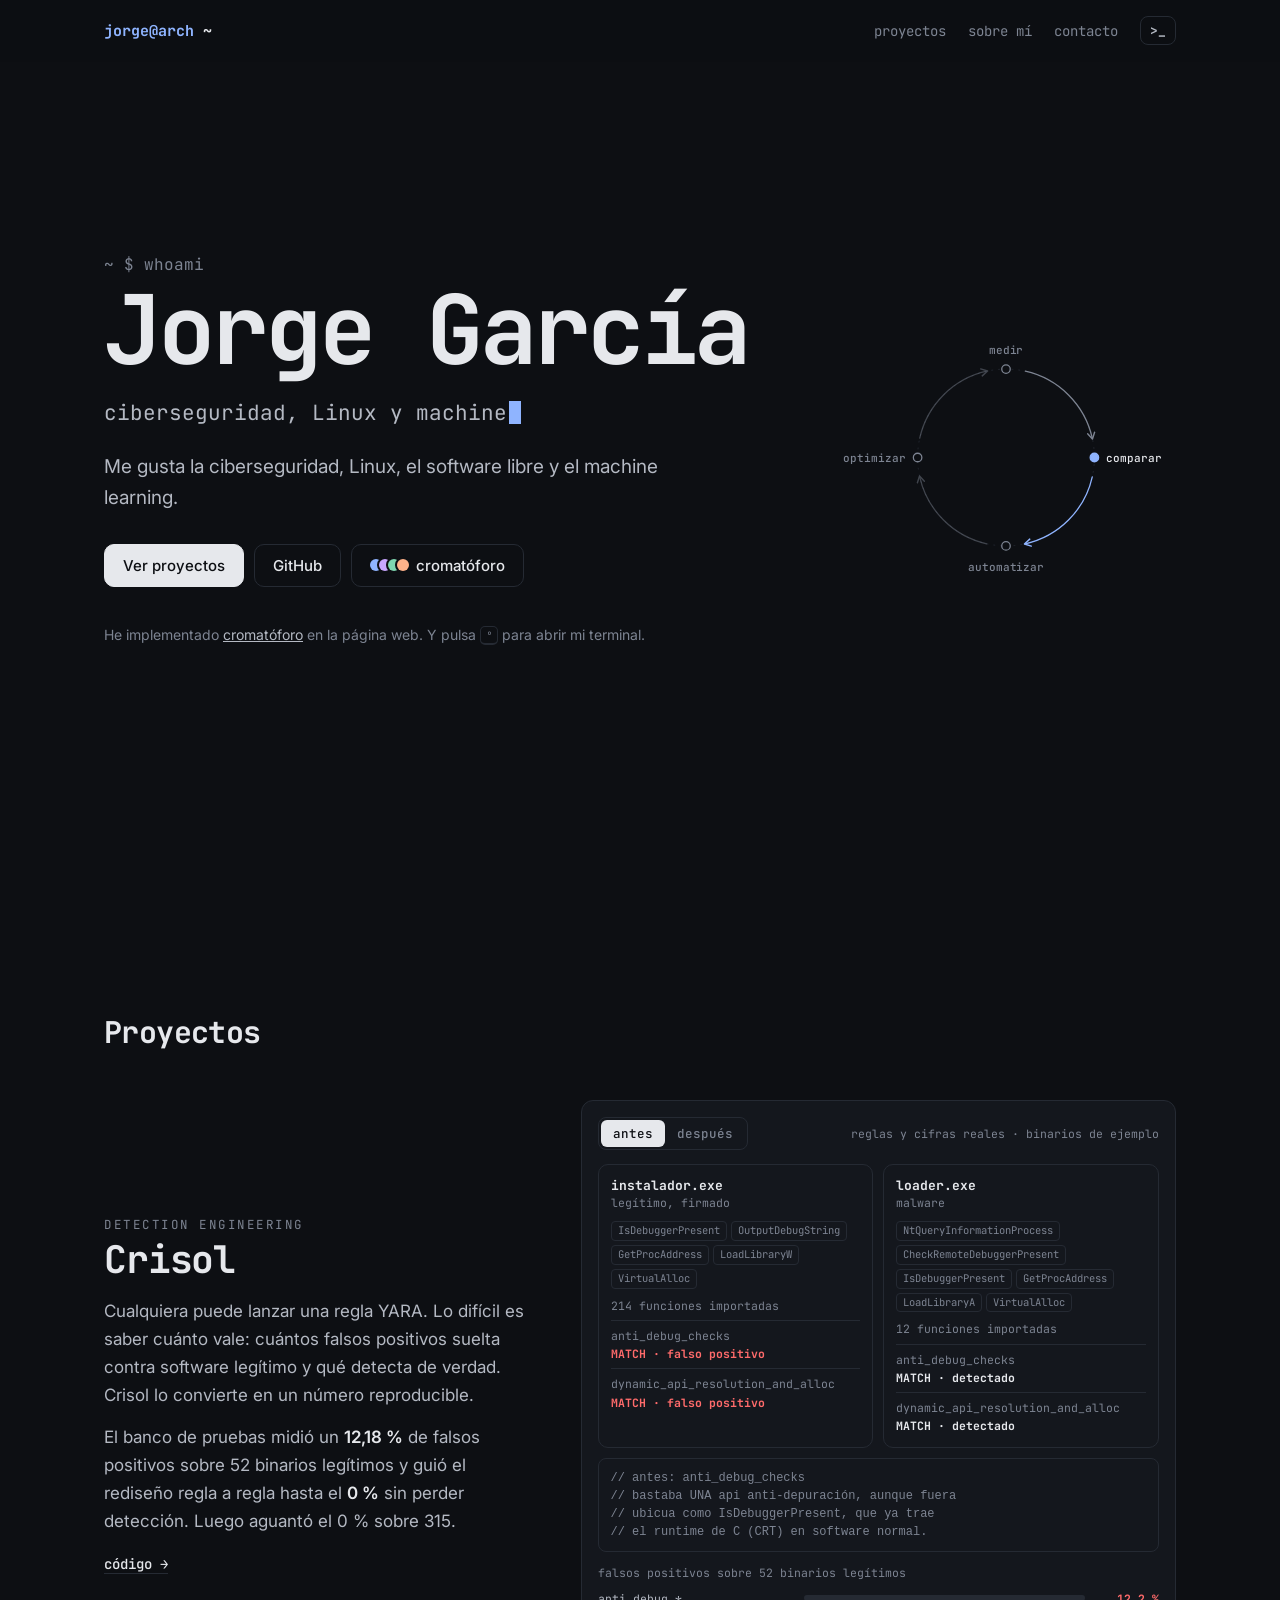
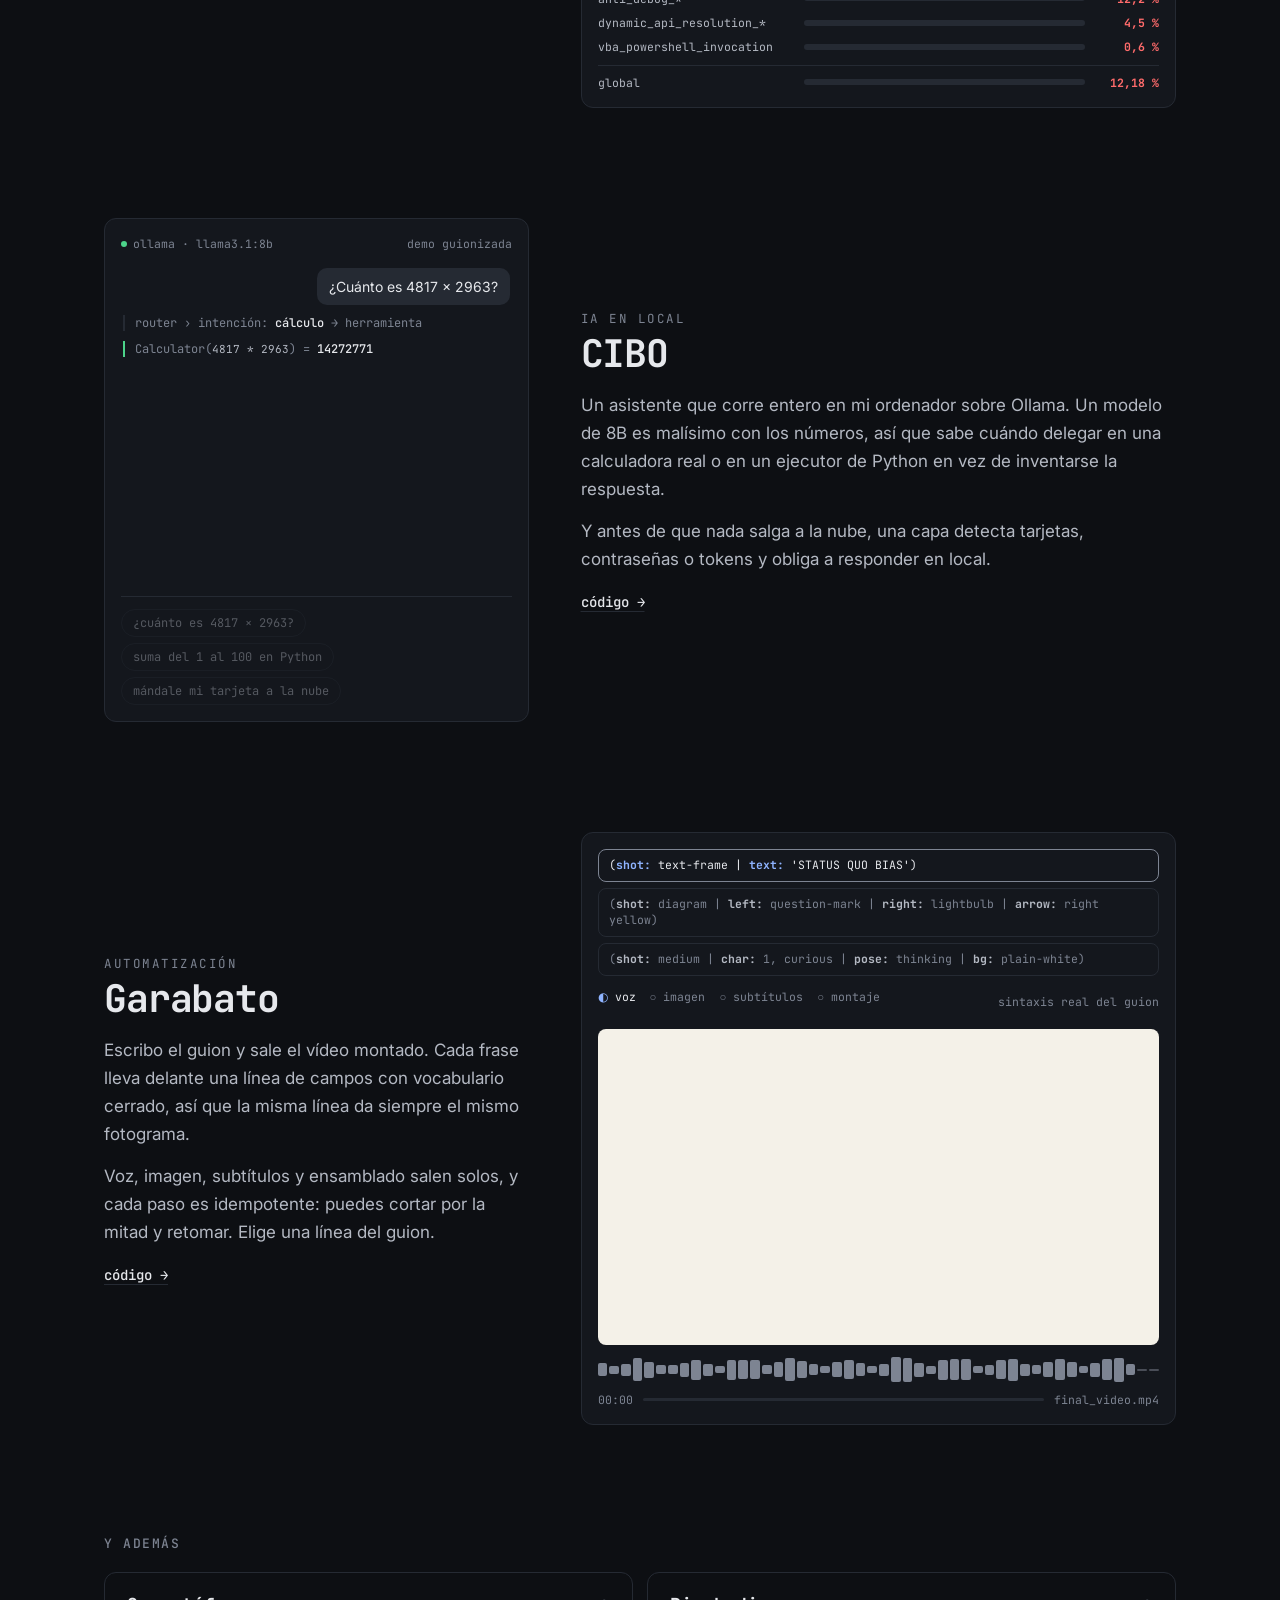
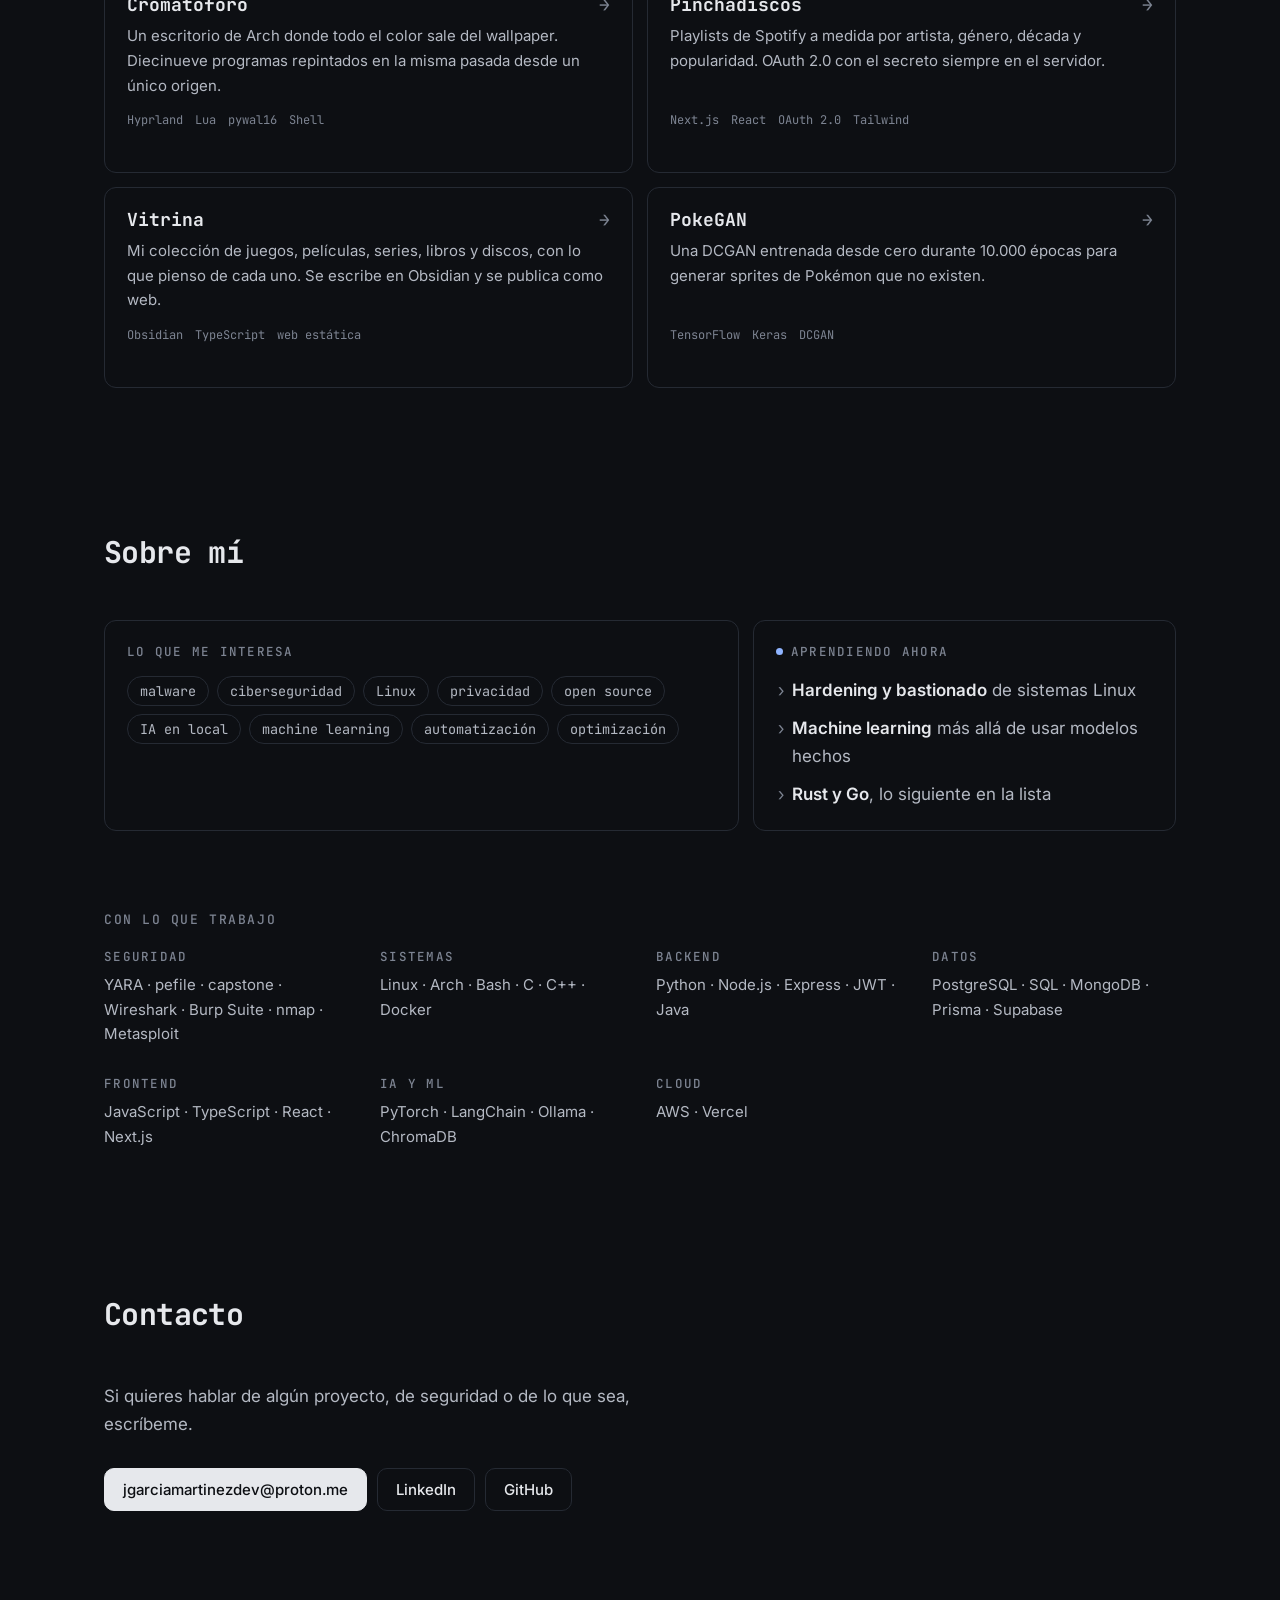
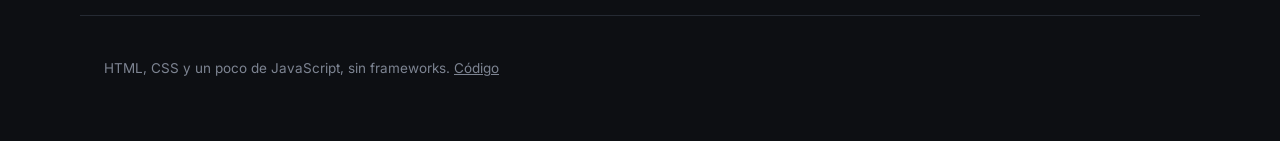
==== commit af549b0d: "Web más sobria: sin luces de fondo, un solo acento, cromatóforo con tu imagen y ciclo de trabajo" ====
--- a/index.html
+++ b/index.html
@@ -4,11 +4,11 @@
   <meta charset="utf-8">
   <meta name="viewport" content="width=device-width, initial-scale=1">
   <title>Jorge García</title>
-  <meta name="description" content="Ciberseguridad, malware, Linux e IA en local. Proyectos que se pueden tocar: un banco de pruebas de reglas YARA, un asistente que no sale de tu ordenador y un escritorio que toma el color del wallpaper.">
+  <meta name="description" content="Ciberseguridad, Linux, software libre y machine learning. Proyectos que se pueden tocar: un banco de pruebas de reglas YARA, un asistente que no sale de tu ordenador y un pipeline que convierte un guion en vídeo.">
   <meta name="color-scheme" content="dark">
   <meta name="theme-color" content="#0b0d12">
   <meta property="og:title" content="Jorge García">
-  <meta property="og:description" content="Ciberseguridad, malware, Linux e IA en local. A veces se me ocurren cosas.">
+  <meta property="og:description" content="Ciberseguridad, Linux, software libre y machine learning.">
   <meta property="og:image" content="https://jorgeress.github.io/img/og.png">
   <meta property="og:url" content="https://jorgeress.github.io/">
   <meta name="twitter:card" content="summary_large_image">
@@ -23,44 +23,56 @@
   <script src="js/terminal.js" defer></script>
 </head>
 <body>
-  <canvas id="fondo" aria-hidden="true"></canvas>
-
   <header class="nav">
-    <a class="logo" href="#inicio"><span class="verde">jorge@arch</span> ~</a>
+    <a class="logo" href="#inicio"><span class="acento">jorge@arch</span> ~</a>
     <nav>
       <a href="#proyectos">proyectos</a>
       <a href="#sobre-mi">sobre mí</a>
       <a href="#contacto">contacto</a>
-      <button class="boton-terminal" type="button" data-abre-terminal aria-label="Abrir terminal">
-        <span aria-hidden="true">&gt;_</span>
-      </button>
+      <button class="boton-terminal" type="button" data-abre-terminal aria-label="Abrir terminal">&gt;_</button>
     </nav>
   </header>
 
   <main>
     <section id="inicio" class="hero">
-      <p class="prompt"><span class="verde">~</span> $ whoami</p>
-      <h1>Jorge García</h1>
-      <p class="tipo" aria-live="polite"><span id="tipo"></span><span class="cursor" aria-hidden="true"></span></p>
-      <p class="intro">
-        Me tira la ciberseguridad, sobre todo el malware, y todo lo que corre en Linux.
-        Me gusta el software libre, la IA que funciona en tu propio equipo, automatizar lo repetitivo
-        y medir si lo que hago funciona en vez de suponerlo.
-      </p>
-      <div class="acciones">
-        <a class="boton principal" href="#proyectos">Ver proyectos</a>
-        <a class="boton" href="https://github.com/jorgeress">GitHub</a>
-        <button class="boton cromatoforo" type="button" data-abre-cromatoforo aria-haspopup="dialog">
-          <span class="muestras" aria-hidden="true"><i></i><i></i><i></i><i></i></span> cromatóforo
-        </button>
+      <div class="hero-texto">
+        <p class="prompt">~ $ whoami</p>
+        <h1>Jorge García</h1>
+        <p class="tipo" aria-live="polite"><span id="tipo"></span><span class="cursor" aria-hidden="true"></span></p>
+        <p class="intro">Me gusta la ciberseguridad, Linux, el software libre y el machine learning.</p>
+        <div class="acciones">
+          <a class="boton principal" href="#proyectos">Ver proyectos</a>
+          <a class="boton" href="https://github.com/jorgeress">GitHub</a>
+          <button class="boton" type="button" data-abre-cromatoforo aria-haspopup="dialog">
+            <span class="muestras" aria-hidden="true"><i></i><i></i><i></i><i></i></span> cromatóforo
+          </button>
+        </div>
+        <p class="pista">He implementado <a href="https://github.com/jorgeress/cromatoforo">cromatóforo</a> en la página web. Y pulsa <kbd>º</kbd> para abrir mi terminal.</p>
       </div>
-      <p class="pista">Esta web es un consumidor más de <a href="https://github.com/jorgeress/cromatoforo">cromatóforo</a>: elige un wallpaper y se repinta entera. Y pulsa <kbd>º</kbd> para abrir una terminal.</p>
+      <figure class="ciclo" id="ciclo" aria-label="Mi forma de trabajar: medir, comparar, automatizar y optimizar, en bucle">
+        <svg viewBox="-50 0 400 300" aria-hidden="true">
+          <defs>
+            <marker id="punta" viewBox="0 0 10 10" refX="7" refY="5" markerWidth="7" markerHeight="7" orient="auto-start-reverse">
+              <path d="M1 1 L8 5 L1 9" fill="none" stroke="context-stroke" stroke-width="1.6" stroke-linecap="round" stroke-linejoin="round"/>
+            </marker>
+          </defs>
+          <circle class="pista-ciclo" cx="150" cy="150" r="104"/>
+          <path class="arco" data-i="0" d="M 172.7 48.5 A 104 104 0 0 1 251.5 127.3" marker-end="url(#punta)"/>
+          <path class="arco" data-i="1" d="M 251.5 172.7 A 104 104 0 0 1 172.7 251.5" marker-end="url(#punta)"/>
+          <path class="arco" data-i="2" d="M 127.3 251.5 A 104 104 0 0 1 48.5 172.7" marker-end="url(#punta)"/>
+          <path class="arco" data-i="3" d="M 48.5 127.3 A 104 104 0 0 1 127.3 48.5" marker-end="url(#punta)"/>
+          <g class="nodo" data-i="0"><circle cx="150" cy="46" r="5"/><text x="150" y="28">medir</text></g>
+          <g class="nodo" data-i="1"><circle cx="254" cy="150" r="5"/><text class="der" x="268" y="155">comparar</text></g>
+          <g class="nodo" data-i="2"><circle cx="150" cy="254" r="5"/><text x="150" y="284">automatizar</text></g>
+          <g class="nodo" data-i="3"><circle cx="46" cy="150" r="5"/><text class="izq" x="32" y="155">optimizar</text></g>
+        </svg>
+      </figure>
     </section>
 
     <section id="proyectos">
-      <h2><span class="num">01</span> Proyectos</h2>
+      <h2>Proyectos</h2>
 
-      <article class="destacado" style="--acento:#ff7a45" data-proyecto="crisol">
+      <article class="destacado" data-proyecto="crisol">
         <div class="texto">
           <p class="eyebrow">detection engineering</p>
           <h3>Crisol</h3>
@@ -71,7 +83,7 @@
         <div class="demo demo-crisol" id="demo-crisol" aria-label="Demo de Crisol: la misma regla antes y después de afinarla"></div>
       </article>
 
-      <article class="destacado invertido" style="--acento:#3ddc97" data-proyecto="cibo">
+      <article class="destacado invertido" data-proyecto="cibo">
         <div class="texto">
           <p class="eyebrow">IA en local</p>
           <h3>CIBO</h3>
@@ -82,12 +94,12 @@
         <div class="demo demo-cibo" id="demo-cibo" aria-label="Demo guionizada de CIBO"></div>
       </article>
 
-      <article class="destacado" style="--acento:#ffd23f" data-proyecto="garabato">
+      <article class="destacado" data-proyecto="garabato">
         <div class="texto">
           <p class="eyebrow">automatización</p>
           <h3>Garabato</h3>
           <p>Escribo el guion y sale el vídeo montado. Cada frase lleva delante una línea de campos con vocabulario cerrado, así que la misma línea da siempre el mismo fotograma.</p>
-          <p>Voz, imagen, subtítulos y ensamblado salen solos, y cada paso es idempotente: puedes cortar por la mitad y retomar. Elige una línea del guion:</p>
+          <p>Voz, imagen, subtítulos y ensamblado salen solos, y cada paso es idempotente: puedes cortar por la mitad y retomar. Elige una línea del guion.</p>
           <p class="enlaces"><a href="https://github.com/jorgeress/garabato">código →</a></p>
         </div>
         <div class="demo demo-garabato" id="demo-garabato" aria-label="Demo de Garabato: de una línea de guion a un fotograma"></div>
@@ -98,13 +110,13 @@
     </section>
 
     <section id="sobre-mi">
-      <h2><span class="num">02</span> Sobre mí</h2>
+      <h2>Sobre mí</h2>
       <div class="sobre">
         <div class="bloque">
           <h3>Lo que me interesa</h3>
           <ul class="chips" id="intereses"></ul>
         </div>
-        <div class="bloque ahora">
+        <div class="bloque">
           <h3><span class="punto" aria-hidden="true"></span> Aprendiendo ahora</h3>
           <ul class="lista-ahora">
             <li><b>Hardening y bastionado</b> de sistemas Linux</li>
@@ -119,7 +131,7 @@
     </section>
 
     <section id="contacto">
-      <h2><span class="num">03</span> Contacto</h2>
+      <h2>Contacto</h2>
       <p class="contacto-texto">Si quieres hablar de algún proyecto, de seguridad o de lo que sea, escríbeme.</p>
       <div class="acciones">
         <a class="boton principal" href="mailto:jgarciamartinezdev@proton.me">jgarciamartinezdev@proton.me</a>
@@ -130,27 +142,30 @@
   </main>
 
   <footer>
-    <p>HTML, CSS y un poco de JavaScript, sin frameworks. La paleta la saca tu navegador del wallpaper, como <code>wal</code>. <a href="https://github.com/jorgeress/jorgeress.github.io">Código</a></p>
+    <p>HTML, CSS y un poco de JavaScript, sin frameworks. <a href="https://github.com/jorgeress/jorgeress.github.io">Código</a></p>
   </footer>
 
   <button class="flotante" type="button" data-abre-cromatoforo aria-label="Abrir cromatóforo">
     <span class="muestras" aria-hidden="true"><i></i><i></i><i></i><i></i></span>
   </button>
 
-  <div class="panel-croma" id="panel-croma" role="dialog" aria-label="Cromatóforo: elige un wallpaper" hidden>
+  <div class="panel-croma" id="panel-croma" role="dialog" aria-label="Cromatóforo" hidden>
     <div class="cabecera-panel">
-      <p><b>cromatóforo</b> <span class="apagado">elige un wallpaper</span></p>
+      <p><b>cromatóforo</b></p>
       <button type="button" data-cierra-cromatoforo aria-label="Cerrar">×</button>
     </div>
-    <div class="fondos" id="fondos"></div>
     <label class="subir" id="subir">
       <input type="file" accept="image/*" id="archivo">
-      <span>o suelta aquí <b>tu propia imagen</b></span>
-      <small>se procesa en tu navegador, no se sube a ningún sitio</small>
+      <span class="subir-titulo">Sube una imagen</span>
+      <span>y la web toma sus colores. También puedes soltarla en cualquier parte.</span>
+      <small>Se procesa en tu navegador, no sale de tu equipo.</small>
     </label>
+    <p class="apagado prueba">¿No tienes una a mano? Prueba con:</p>
+    <div class="fondos" id="fondos"></div>
     <div class="wal" aria-live="polite">
-      <p class="apagado" id="wal-orden">$ wal -i ninguno</p>
+      <p class="apagado" id="wal-orden">$ wal --original</p>
       <div class="paleta" id="paleta"></div>
+      <button type="button" class="restaurar" id="restaurar">volver a los colores originales</button>
     </div>
   </div>
 
@@ -163,7 +178,7 @@
       </div>
       <div class="salida" id="salida"></div>
       <form class="linea" id="linea" autocomplete="off">
-        <label for="orden"><span class="verde">jorge@arch</span> ~ $</label>
+        <label for="orden"><span class="acento">jorge@arch</span> ~ $</label>
         <input id="orden" spellcheck="false" autocapitalize="off">
       </form>
     </div>
--- a/css/estilo.css
+++ b/css/estilo.css
@@ -1,34 +1,37 @@
-/* Los colores del tema se registran para poder animarlos: cuando cromatoforo
-   cambia la paleta, la pagina entera transiciona en vez de saltar. */
-@property --fondo { syntax: "<color>"; inherits: true; initial-value: #0b0d12; }
-@property --superficie { syntax: "<color>"; inherits: true; initial-value: #11151d; }
-@property --borde { syntax: "<color>"; inherits: true; initial-value: #232a37; }
-@property --texto { syntax: "<color>"; inherits: true; initial-value: #e8eaf0; }
-@property --suave { syntax: "<color>"; inherits: true; initial-value: #c3c8d4; }
-@property --apagado { syntax: "<color>"; inherits: true; initial-value: #8b93a7; }
-@property --c1 { syntax: "<color>"; inherits: true; initial-value: #ff7a45; }
-@property --c2 { syntax: "<color>"; inherits: true; initial-value: #c792ea; }
-@property --c3 { syntax: "<color>"; inherits: true; initial-value: #3ddc97; }
-@property --c4 { syntax: "<color>"; inherits: true; initial-value: #ff4fa3; }
+/* Colores registrados para que el cambio de paleta de cromatoforo transicione. */
+@property --fondo { syntax: "<color>"; inherits: true; initial-value: #0d0f13; }
+@property --superficie { syntax: "<color>"; inherits: true; initial-value: #14171d; }
+@property --borde { syntax: "<color>"; inherits: true; initial-value: #252a33; }
+@property --texto { syntax: "<color>"; inherits: true; initial-value: #e6e8ec; }
+@property --suave { syntax: "<color>"; inherits: true; initial-value: #b4b9c3; }
+@property --apagado { syntax: "<color>"; inherits: true; initial-value: #7d8492; }
+@property --c1 { syntax: "<color>"; inherits: true; initial-value: #8fb4ff; }
+@property --c2 { syntax: "<color>"; inherits: true; initial-value: #c9a7ff; }
+@property --c3 { syntax: "<color>"; inherits: true; initial-value: #7fd6b0; }
+@property --c4 { syntax: "<color>"; inherits: true; initial-value: #ffb38a; }
 
 :root {
-  --fondo: #0b0d12;
-  --superficie: #11151d;
-  --borde: #232a37;
-  --texto: #e8eaf0;
-  --suave: #c3c8d4;
-  --apagado: #8b93a7;
-  --c1: #ff7a45;
-  --c2: #c792ea;
-  --c3: #3ddc97;
-  --c4: #ff4fa3;
+  --fondo: #0d0f13;
+  --superficie: #14171d;
+  --borde: #252a33;
+  --texto: #e6e8ec;
+  --suave: #b4b9c3;
+  --apagado: #7d8492;
+  --c1: #8fb4ff;
+  --c2: #c9a7ff;
+  --c3: #7fd6b0;
+  --c4: #ffb38a;
+  --acento: var(--c1);
+  /* colores clave de las demos: no cambian con la paleta */
+  --mal: #ff6b6b;
+  --bien: #4cd38a;
   --mono: "JetBrains Mono", ui-monospace, SFMono-Regular, Menlo, Consolas, monospace;
   --sans: Inter, system-ui, -apple-system, "Segoe UI", sans-serif;
-  --radio: 16px;
-  --ancho: 1160px;
+  --radio: 12px;
+  --ancho: 1120px;
   color-scheme: dark;
-  transition: --fondo .9s, --superficie .9s, --borde .9s, --texto .9s, --suave .9s, --apagado .9s,
-    --c1 .9s, --c2 .9s, --c3 .9s, --c4 .9s;
+  transition: --fondo .8s, --superficie .8s, --borde .8s, --texto .8s, --suave .8s, --apagado .8s,
+    --c1 .8s, --c2 .8s, --c3 .8s, --c4 .8s;
 }
 
 * { box-sizing: border-box; }
@@ -44,417 +47,339 @@
 a { color: inherit; }
 code { font: .92em var(--mono); }
 kbd {
-  font: 600 .8em var(--mono);
-  padding: .1em .45em;
+  font: 500 .82em var(--mono);
+  padding: .05em .4em;
   border: 1px solid var(--borde);
   border-bottom-width: 2px;
-  border-radius: 6px;
-  background: var(--superficie);
-}
-.verde { color: var(--c3); }
+  border-radius: 5px;
+}
+.acento { color: var(--acento); }
 .apagado { color: var(--apagado); }
-:focus-visible { outline: 2px solid var(--c2); outline-offset: 3px; border-radius: 6px; }
-
-#fondo {
-  position: fixed;
-  inset: 0;
-  width: 100%;
-  height: 100%;
-  z-index: -1;
-  pointer-events: none;
-}
-body::before {
-  content: "";
-  position: fixed;
-  inset: 0;
-  z-index: -1;
-  pointer-events: none;
-  background-image: radial-gradient(rgba(255,255,255,.06) 1.2px, transparent 1.4px);
-  background-size: 28px 28px;
-}
+:focus-visible { outline: 2px solid var(--acento); outline-offset: 3px; border-radius: 4px; }
 
 /* --- navegacion --- */
 .nav {
-  position: sticky;
-  top: 0;
-  z-index: 10;
-  display: flex;
-  align-items: center;
-  justify-content: space-between;
-  gap: 16px;
-  padding: 18px max(24px, calc((100% - var(--ancho)) / 2 + 24px));
-  backdrop-filter: blur(14px);
-  -webkit-backdrop-filter: blur(14px);
-  background: linear-gradient(var(--fondo) 30%, transparent);
-}
-.logo { font: 700 16px var(--mono); text-decoration: none; }
-.nav nav { display: flex; align-items: center; gap: 22px; font: 400 15px var(--mono); }
+  position: sticky; top: 0; z-index: 10;
+  display: flex; align-items: center; justify-content: space-between; gap: 16px;
+  padding: 16px max(24px, calc((100% - var(--ancho)) / 2 + 24px));
+  background: color-mix(in srgb, var(--fondo) 88%, transparent);
+  backdrop-filter: blur(10px); -webkit-backdrop-filter: blur(10px);
+  border-bottom: 1px solid transparent;
+}
+.logo { font: 700 15px var(--mono); text-decoration: none; }
+.nav nav { display: flex; align-items: center; gap: 22px; font: 400 14px var(--mono); }
 .nav nav a { color: var(--apagado); text-decoration: none; transition: color .2s; }
 .nav nav a:hover { color: var(--texto); }
 .boton-terminal {
-  font: 700 14px var(--mono); color: var(--texto);
-  background: var(--superficie); border: 1px solid var(--borde); border-radius: 10px;
-  padding: 6px 10px; cursor: pointer;
-}
+  font: 700 13px var(--mono); color: var(--suave); cursor: pointer;
+  background: none; border: 1px solid var(--borde); border-radius: 8px; padding: 5px 9px;
+}
+.boton-terminal:hover { color: var(--texto); border-color: var(--apagado); }
 
 /* --- secciones --- */
 main { max-width: var(--ancho); margin: 0 auto; padding: 0 24px; }
-section { padding: 110px 0 24px; }
-h2 {
-  font: 700 clamp(26px, 4vw, 34px) var(--mono);
-  margin: 0 0 40px;
-  letter-spacing: -.02em;
-}
-h2 .num { color: var(--apagado); font-weight: 400; margin-right: 10px; font-size: .6em; vertical-align: middle; }
-.subtitulo { font: 700 15px var(--mono); color: var(--apagado); text-transform: uppercase; letter-spacing: .1em; margin: 72px 0 22px; }
+section { padding: 120px 0 24px; }
+h2 { font: 700 clamp(24px, 3.4vw, 30px) var(--mono); margin: 0 0 48px; letter-spacing: -.02em; }
+.subtitulo { font: 500 13px var(--mono); color: var(--apagado); text-transform: uppercase; letter-spacing: .12em; margin: 80px 0 20px; }
 
 /* --- hero --- */
-.hero { min-height: calc(100svh - 80px); display: flex; flex-direction: column; justify-content: center; padding: 40px 0 80px; }
-.prompt { font: 400 18px var(--mono); color: var(--apagado); margin: 0 0 8px; }
-h1 {
-  font: 700 clamp(48px, 10vw, 112px)/1.02 var(--mono);
-  letter-spacing: -.04em;
-  margin: 0;
-  background: linear-gradient(100deg, var(--texto) 35%, var(--c2) 62%, var(--c1) 82%, var(--c4));
-  -webkit-background-clip: text;
-  background-clip: text;
-  color: transparent;
-}
-.tipo { font: 400 clamp(17px, 2.4vw, 24px) var(--mono); min-height: 1.6em; margin: 22px 0 8px; }
+.hero {
+  min-height: calc(100svh - 70px);
+  display: grid; grid-template-columns: minmax(0, 1fr) minmax(0, 340px);
+  align-items: center; gap: 48px; padding: 40px 0 80px;
+}
+.prompt { font: 400 16px var(--mono); color: var(--apagado); margin: 0 0 6px; }
+h1 { font: 700 clamp(46px, 8.5vw, 96px)/1.02 var(--mono); letter-spacing: -.045em; margin: 0; }
+.tipo { font: 400 clamp(16px, 2.2vw, 21px) var(--mono); color: var(--suave); min-height: 1.6em; margin: 20px 0 6px; }
 .cursor {
   display: inline-block; width: .55em; height: 1.1em; margin-left: 2px;
-  vertical-align: -.18em; background: var(--c2);
+  vertical-align: -.18em; background: var(--acento);
   animation: parpadeo 1s steps(1) infinite;
 }
 @keyframes parpadeo { 50% { opacity: 0; } }
-.intro { max-width: 640px; color: var(--suave); font-size: clamp(16px, 2vw, 19px); }
-.acciones { display: flex; flex-wrap: wrap; gap: 12px; margin-top: 28px; }
+.intro { max-width: 560px; color: var(--suave); font-size: clamp(17px, 2vw, 19px); margin: 18px 0 0; }
+.acciones { display: flex; flex-wrap: wrap; gap: 10px; margin-top: 30px; }
 .boton {
   display: inline-flex; align-items: center; gap: 10px;
-  padding: 12px 20px; border-radius: 12px;
+  padding: 11px 18px; border-radius: 10px;
   font: 500 15px var(--sans); text-decoration: none; cursor: pointer;
-  color: var(--texto); background: var(--superficie); border: 1px solid var(--borde);
-  transition: transform .2s, border-color .2s, background .2s;
-}
-.boton:hover { transform: translateY(-2px); border-color: var(--c2); }
+  color: var(--texto); background: transparent; border: 1px solid var(--borde);
+  transition: border-color .2s, background .2s;
+}
+.boton:hover { border-color: var(--apagado); }
 .boton.principal { background: var(--texto); color: var(--fondo); border-color: var(--texto); }
-.boton.cromatoforo {
-  font-family: var(--mono);
-  background: linear-gradient(var(--superficie), var(--superficie)) padding-box,
-    linear-gradient(90deg, var(--c1), var(--c2), var(--c3), var(--c4)) border-box;
-  border: 1.5px solid transparent;
-}
+.boton.principal:hover { opacity: .9; }
 .muestras { display: inline-flex; }
-.muestras i { width: 13px; height: 13px; border-radius: 50%; margin-right: -4px; border: 2px solid var(--superficie); }
+.muestras i { width: 12px; height: 12px; border-radius: 50%; margin-right: -3px; box-shadow: 0 0 0 2px var(--fondo); }
 .muestras i:nth-child(1) { background: var(--c1); }
 .muestras i:nth-child(2) { background: var(--c2); }
 .muestras i:nth-child(3) { background: var(--c3); }
 .muestras i:nth-child(4) { background: var(--c4); }
-.pista { color: var(--apagado); font-size: 14.5px; margin-top: 40px; max-width: 560px; }
-.pista a { color: var(--texto); }
-
-/* --- proyectos destacados, cada uno con su demo --- */
+.pista { color: var(--apagado); font-size: 14px; margin-top: 36px; }
+.pista a { color: var(--suave); }
+
+/* ciclo medir > comparar > automatizar > optimizar */
+.ciclo { margin: 0; justify-self: center; width: 100%; max-width: 380px; }
+.ciclo svg { display: block; width: 100%; height: auto; overflow: visible; }
+.pista-ciclo { fill: none; stroke: var(--borde); stroke-width: 1; stroke-dasharray: 2 6; }
+.arco { fill: none; stroke: var(--apagado); stroke-width: 1.5; stroke-linecap: round; opacity: .45; transition: stroke .5s, opacity .5s; }
+.arco.activo { stroke: var(--acento); opacity: 1; }
+.nodo circle { fill: var(--fondo); stroke: var(--apagado); stroke-width: 1.5; transition: fill .5s, stroke .5s; }
+.nodo text { font: 500 13px var(--mono); fill: var(--apagado); text-anchor: middle; transition: fill .5s; }
+.nodo text.der { text-anchor: start; }
+.nodo text.izq { text-anchor: end; }
+.nodo.activo circle { fill: var(--acento); stroke: var(--acento); }
+.nodo.activo text { fill: var(--texto); }
+
+/* --- proyectos destacados con demo --- */
 .destacado {
-  display: grid;
-  grid-template-columns: minmax(0, 5fr) minmax(0, 7fr);
-  gap: clamp(24px, 4vw, 56px);
-  align-items: center;
-  margin-bottom: 96px;
+  display: grid; grid-template-columns: minmax(0, 5fr) minmax(0, 7fr);
+  gap: clamp(28px, 4vw, 56px); align-items: center;
+  margin-bottom: 110px;
 }
 .destacado.invertido .texto { order: 2; }
 .destacado .texto p { color: var(--suave); margin: 0 0 14px; }
-.destacado .texto b { color: var(--texto); }
-.destacado .texto .eyebrow { font: 400 13px var(--mono); color: var(--acento); text-transform: uppercase; letter-spacing: .12em; margin: 0 0 6px; }
-.destacado h3 { font: 700 clamp(30px, 4vw, 42px)/1.1 var(--mono); margin: 0 0 16px; letter-spacing: -.03em; }
-.enlaces a { font: 500 15px var(--mono); color: var(--acento); text-decoration: none; }
-.enlaces a:hover { text-decoration: underline; }
+.destacado .texto b { color: var(--texto); font-weight: 600; }
+.destacado .texto .eyebrow { font: 400 12.5px var(--mono); color: var(--apagado); text-transform: uppercase; letter-spacing: .12em; margin: 0 0 6px; }
+.destacado h3 { font: 700 clamp(28px, 3.6vw, 38px)/1.1 var(--mono); margin: 0 0 16px; letter-spacing: -.03em; }
+.enlaces a { font: 500 14px var(--mono); color: var(--texto); text-decoration: underline; text-decoration-color: var(--borde); text-underline-offset: 4px; }
+.enlaces a:hover { text-decoration-color: var(--acento); }
+
 .demo {
-  position: relative;
   background: var(--superficie);
   border: 1px solid var(--borde);
-  border-radius: 18px;
-  padding: 18px;
-  box-shadow: 0 30px 80px -40px color-mix(in srgb, var(--acento) 45%, transparent);
-  font: 400 14px/1.5 var(--mono);
+  border-radius: var(--radio);
+  padding: 16px;
+  font: 400 13.5px/1.5 var(--mono);
   min-width: 0;
 }
-.demo::before {
-  content: "";
-  position: absolute; inset: -1px;
-  border-radius: inherit;
-  padding: 1px;
-  background: linear-gradient(140deg, color-mix(in srgb, var(--acento) 70%, transparent), transparent 40%);
-  -webkit-mask: linear-gradient(#000 0 0) content-box, linear-gradient(#000 0 0);
-  -webkit-mask-composite: xor;
-  mask-composite: exclude;
-  pointer-events: none;
-}
-.etiqueta-demo { position: absolute; top: -11px; right: 16px; font: 400 11.5px var(--mono); color: var(--apagado); background: var(--fondo); padding: 1px 8px; border: 1px solid var(--borde); border-radius: 99px; }
-
-/* conmutador comun */
-.conmutador { display: inline-flex; padding: 3px; border-radius: 10px; background: var(--fondo); border: 1px solid var(--borde); margin-bottom: 14px; }
+.cabeza-demo { display: flex; justify-content: space-between; align-items: center; gap: 10px; margin-bottom: 14px; font-size: 11.5px; color: var(--apagado); }
+
+/* conmutador */
+.conmutador { display: inline-flex; padding: 2px; border-radius: 8px; border: 1px solid var(--borde); }
 .conmutador button {
-  font: 500 13px var(--mono); color: var(--apagado); background: none; border: 0;
-  padding: 6px 14px; border-radius: 7px; cursor: pointer; transition: background .25s, color .25s;
-}
-.conmutador button[aria-pressed="true"] { background: var(--acento); color: #0b0d12; }
+  font: 500 12.5px var(--mono); color: var(--apagado); background: none; border: 0;
+  padding: 5px 12px; border-radius: 6px; cursor: pointer; transition: background .25s, color .25s;
+}
+.conmutador button[aria-pressed="true"] { background: var(--texto); color: var(--fondo); }
 
 /* crisol */
-.muestras-bin { display: grid; grid-template-columns: repeat(2, minmax(0, 1fr)); gap: 12px; }
-.bin { min-width: 0; border: 1px solid var(--borde); border-radius: 12px; padding: 12px; background: color-mix(in srgb, var(--fondo) 60%, transparent); }
-.bin h4 { margin: 0 0 2px; font: 700 13.5px var(--mono); }
-.bin .tipo-bin { font-size: 12px; color: var(--apagado); margin: 0 0 10px; }
+.muestras-bin { display: grid; grid-template-columns: repeat(2, minmax(0, 1fr)); gap: 10px; }
+.bin { min-width: 0; border: 1px solid var(--borde); border-radius: 10px; padding: 12px; }
+.bin h4 { margin: 0; font: 700 13px var(--mono); }
+.bin .tipo-bin { font-size: 11.5px; color: var(--apagado); margin: 0 0 10px; }
 .imports { display: flex; flex-wrap: wrap; gap: 4px; margin-bottom: 8px; }
-.imports span { font-size: 11px; padding: 1px 6px; border-radius: 5px; border: 1px solid var(--borde); color: var(--suave); transition: border-color .4s, color .4s; }
-.imports span.fuerte { border-color: #ff7b7b88; color: #ffb3b3; }
-.imports span.ubicua { border-color: #ffd23f55; color: #ffe18a; }
-.n-imports { font-size: 12px; color: var(--apagado); margin: 0 0 8px; }
-.veredicto { display: grid; gap: 1px; font-size: 12px; padding: 6px 0; border-top: 1px dashed var(--borde); }
-.veredicto .regla-n { color: var(--apagado); font-size: 11.5px; overflow: hidden; text-overflow: ellipsis; white-space: nowrap; }
-.veredicto .res { white-space: nowrap; font-weight: 700; }
-.res.fp { color: #ff7b7b; }
-.res.tp { color: var(--acento); }
-.res.limpio { color: #3ddc97; }
-.condicion { margin: 12px 0 0; padding: 10px 12px; border-radius: 10px; background: color-mix(in srgb, var(--fondo) 70%, black); border: 1px solid var(--borde); font-size: 12.5px; color: var(--suave); white-space: pre-wrap; min-height: 6.4em; }
+.imports span { font-size: 10.5px; padding: 1px 6px; border-radius: 4px; border: 1px solid var(--borde); color: var(--apagado); transition: border-color .5s, color .5s; }
+.imports span.fuerte { border-color: color-mix(in srgb, var(--mal) 55%, transparent); color: var(--mal); }
+.imports span.ubicua { color: var(--suave); }
+.n-imports { font-size: 11.5px; color: var(--apagado); margin: 0 0 6px; }
+.veredicto { display: grid; gap: 1px; font-size: 11.5px; padding: 6px 0 0; margin-top: 6px; border-top: 1px solid var(--borde); }
+.veredicto .regla-n { color: var(--apagado); overflow: hidden; text-overflow: ellipsis; white-space: nowrap; }
+.veredicto .res { font-weight: 700; transition: color .5s; }
+.res.fp { color: var(--mal); }
+.res.tp { color: var(--texto); }
+.res.limpio { color: var(--bien); }
+.condicion { margin: 10px 0 0; padding: 10px 12px; border-radius: 8px; border: 1px solid var(--borde); font-size: 12px; color: var(--suave); white-space: pre-wrap; min-height: 6.4em; }
 .condicion .c { color: var(--apagado); }
-.condicion .k { color: #c792ea; }
-.barras { margin-top: 14px; display: grid; gap: 7px; }
-.barra-fila { display: grid; grid-template-columns: minmax(0, 1.4fr) minmax(0, 2fr) 70px; gap: 10px; align-items: center; font-size: 12px; }
+.condicion .k { color: var(--texto); font-weight: 700; }
+.barras { margin-top: 12px; display: grid; gap: 7px; }
+.barras .leyenda { margin: 0 0 2px; font-size: 11.5px; color: var(--apagado); }
+.barra-fila { display: grid; grid-template-columns: minmax(0, 1.4fr) minmax(0, 2fr) 64px; gap: 10px; align-items: center; font-size: 11.5px; }
 .barra-fila .n { color: var(--suave); overflow: hidden; text-overflow: ellipsis; white-space: nowrap; }
-.barra-fila .pista-b { height: 8px; border-radius: 4px; background: var(--fondo); overflow: hidden; }
-.barra-fila .relleno { height: 100%; border-radius: 4px; background: #ff7b7b; transition: width 1s cubic-bezier(.6,.1,.2,1); }
-.barra-fila .v { text-align: right; font-weight: 700; }
-.barra-fila.global { margin-top: 4px; padding-top: 8px; border-top: 1px solid var(--borde); }
-.barra-fila.global .n, .barra-fila.global .v { color: var(--texto); }
+.barra-fila .pista-b { height: 6px; border-radius: 3px; background: var(--borde); overflow: hidden; }
+.barra-fila .relleno { height: 100%; border-radius: 3px; background: var(--mal); transition: width 1s cubic-bezier(.6,.1,.2,1); }
+.barra-fila .v { text-align: right; font-weight: 700; transition: color .5s; }
+.barra-fila.global { margin-top: 2px; padding-top: 8px; border-top: 1px solid var(--borde); }
 
 /* cibo */
-.estado-cibo { display: flex; justify-content: space-between; gap: 8px; font-size: 11.5px; color: var(--apagado); margin-bottom: 10px; }
-.estado-cibo .led { display: inline-block; width: 7px; height: 7px; border-radius: 50%; background: var(--acento); margin-right: 6px; box-shadow: 0 0 8px var(--acento); }
-.chat { height: 340px; overflow-y: auto; display: flex; flex-direction: column; gap: 10px; padding: 4px 2px 8px; }
-.msg { max-width: 86%; padding: 9px 13px; border-radius: 14px; font: 400 14.5px/1.5 var(--sans); animation: entra .3s ease-out; }
-@keyframes entra { from { opacity: 0; transform: translateY(6px); } }
-.msg.yo { align-self: flex-end; background: color-mix(in srgb, var(--acento) 18%, var(--superficie)); border: 1px solid color-mix(in srgb, var(--acento) 35%, transparent); border-bottom-right-radius: 4px; }
-.msg.cibo { align-self: flex-start; background: var(--fondo); border: 1px solid var(--borde); border-bottom-left-radius: 4px; }
-.msg.cibo::before { content: "cibo"; display: block; font: 700 11px var(--mono); color: var(--acento); margin-bottom: 2px; }
-.paso { align-self: flex-start; font: 400 12.5px var(--mono); color: var(--apagado); padding-left: 10px; border-left: 2px solid var(--borde); animation: entra .3s ease-out; }
-.paso b { color: var(--texto); font-weight: 400; }
-.paso.alerta { border-left-color: #ff7b7b; color: #ffb3b3; }
-.paso.ok { border-left-color: var(--acento); }
-.paso code { background: color-mix(in srgb, var(--fondo) 70%, black); padding: 1px 5px; border-radius: 4px; color: var(--texto); }
-.tachado { background: #ff7b7b33; color: #ffb3b3; border-radius: 4px; padding: 0 3px; }
+.chat { height: 330px; overflow-y: auto; display: flex; flex-direction: column; gap: 10px; padding: 2px 2px 8px; }
+.msg { max-width: 86%; padding: 8px 12px; border-radius: 10px; font: 400 14px/1.5 var(--sans); animation: entra .3s ease-out; }
+@keyframes entra { from { opacity: 0; transform: translateY(4px); } }
+.msg.yo { align-self: flex-end; background: var(--borde); }
+.msg.cibo { align-self: flex-start; border: 1px solid var(--borde); }
+.msg.cibo::before { content: "cibo"; display: block; font: 700 10.5px var(--mono); color: var(--apagado); margin-bottom: 2px; }
+.paso { align-self: flex-start; font: 400 12px var(--mono); color: var(--apagado); padding-left: 10px; border-left: 2px solid var(--borde); animation: entra .3s ease-out; }
+.paso b { color: var(--texto); font-weight: 500; }
+.paso.alerta { border-left-color: var(--mal); }
+.paso.alerta b { color: var(--mal); }
+.paso.ok { border-left-color: var(--bien); }
+.paso code { color: var(--suave); }
+.tachado { color: var(--mal); text-decoration: line-through; text-decoration-thickness: 1px; }
 .sugerencias { display: flex; flex-wrap: wrap; gap: 6px; padding-top: 12px; border-top: 1px solid var(--borde); }
 .sugerencias button {
-  font: 400 12.5px var(--mono); color: var(--suave); background: var(--fondo);
-  border: 1px solid var(--borde); border-radius: 99px; padding: 6px 12px; cursor: pointer; transition: border-color .2s, color .2s;
-}
-.sugerencias button:hover:not(:disabled) { border-color: var(--acento); color: var(--texto); }
-.sugerencias button:disabled { opacity: .45; cursor: default; }
+  font: 400 12px var(--mono); color: var(--suave); background: none;
+  border: 1px solid var(--borde); border-radius: 99px; padding: 5px 11px; cursor: pointer; transition: border-color .2s, color .2s;
+}
+.sugerencias button:hover:not(:disabled) { border-color: var(--apagado); color: var(--texto); }
+.sugerencias button:disabled { opacity: .4; cursor: default; }
+.led { display: inline-block; width: 6px; height: 6px; border-radius: 50%; background: var(--bien); margin-right: 6px; vertical-align: 1px; }
 
 /* garabato */
-.guion { display: grid; gap: 6px; margin-bottom: 14px; }
+.guion { display: grid; gap: 6px; margin-bottom: 12px; }
 .guion button {
-  text-align: left; font: 400 12px/1.45 var(--mono); color: var(--apagado);
-  background: var(--fondo); border: 1px solid var(--borde); border-radius: 10px;
-  padding: 8px 11px; cursor: pointer; transition: border-color .2s, color .2s;
+  text-align: left; font: 400 11.5px/1.45 var(--mono); color: var(--apagado);
+  background: none; border: 1px solid var(--borde); border-radius: 8px;
+  padding: 7px 10px; cursor: pointer; transition: border-color .2s, color .2s;
 }
 .guion button:hover { color: var(--suave); }
-.guion button[aria-pressed="true"] { border-color: var(--acento); color: var(--texto); }
-.guion .campo { color: var(--acento); }
-.pipeline { display: flex; gap: 6px; flex-wrap: wrap; margin-bottom: 12px; font-size: 12px; }
-.pipeline span { padding: 3px 10px; border-radius: 99px; border: 1px solid var(--borde); color: var(--apagado); transition: background .3s, color .3s, border-color .3s; }
-.pipeline span.hecho { border-color: color-mix(in srgb, var(--acento) 60%, transparent); color: var(--texto); }
-.pipeline span.activo { background: var(--acento); color: #0b0d12; border-color: var(--acento); }
-.lienzo { position: relative; border-radius: 10px; overflow: hidden; background: #f4f1e8; aspect-ratio: 16 / 9; }
+.guion button[aria-pressed="true"] { border-color: var(--apagado); color: var(--texto); }
+.guion .campo { color: var(--suave); font-weight: 700; }
+.guion button[aria-pressed="true"] .campo { color: var(--acento); }
+.pipeline { display: flex; gap: 14px; flex-wrap: wrap; margin-bottom: 10px; font-size: 11.5px; color: var(--apagado); }
+.pipeline span { transition: color .3s; }
+.pipeline span::before { content: "○ "; }
+.pipeline span.hecho { color: var(--suave); }
+.pipeline span.hecho::before { content: "● "; color: var(--bien); }
+.pipeline span.activo { color: var(--texto); }
+.pipeline span.activo::before { content: "◐ "; color: var(--acento); }
+.lienzo { position: relative; border-radius: 8px; overflow: hidden; background: #f4f1e8; aspect-ratio: 16 / 9; }
 .lienzo svg { display: block; width: 100%; height: 100%; }
 .subtitulo-video {
   position: absolute; left: 50%; bottom: 7%; transform: translateX(-50%);
   width: max-content; max-width: 90%; text-align: center;
-  font: 700 clamp(12px, 1.6vw, 16px)/1.3 var(--sans); color: #fff;
+  font: 700 clamp(12px, 1.6vw, 15px)/1.3 var(--sans); color: #fff;
   text-shadow: 0 0 3px #000, 0 0 3px #000, 0 0 3px #000;
   opacity: 0; transition: opacity .3s;
 }
 .subtitulo-video.visible { opacity: 1; }
-.onda { display: flex; align-items: center; gap: 2px; height: 34px; margin-top: 10px; }
-.onda i { flex: 1; background: var(--acento); border-radius: 2px; height: 3px; opacity: .3; transition: height .2s, opacity .2s; }
-.linea-tiempo { display: flex; justify-content: space-between; align-items: center; gap: 10px; margin-top: 8px; font-size: 12px; color: var(--apagado); }
-.linea-tiempo .progreso { flex: 1; height: 4px; border-radius: 2px; background: var(--fondo); overflow: hidden; }
+.onda { display: flex; align-items: center; gap: 2px; height: 30px; margin-top: 10px; }
+.onda i { flex: 1; background: var(--apagado); border-radius: 2px; height: 2px; opacity: .5; transition: height .2s, opacity .2s; }
+.linea-tiempo { display: flex; justify-content: space-between; align-items: center; gap: 10px; margin-top: 6px; font-size: 11.5px; color: var(--apagado); }
+.linea-tiempo .progreso { flex: 1; height: 3px; border-radius: 2px; background: var(--borde); overflow: hidden; }
 .linea-tiempo .progreso i { display: block; height: 100%; width: 0; background: var(--acento); }
 .trazo { stroke-dasharray: var(--l, 400); stroke-dashoffset: var(--l, 400); animation: traza var(--d, .9s) ease-out forwards; animation-delay: var(--retraso, 0s); }
 @keyframes traza { to { stroke-dashoffset: 0; } }
 .aparece-svg { opacity: 0; animation: aparece-svg .5s ease-out forwards; animation-delay: var(--retraso, 0s); transform-box: fill-box; transform-origin: center; }
 @keyframes aparece-svg { from { opacity: 0; transform: scale(.85); } to { opacity: 1; transform: none; } }
 
-/* --- tarjetas del resto de proyectos --- */
-.rejilla { display: grid; grid-template-columns: repeat(2, minmax(0, 1fr)); gap: 22px; }
+/* --- resto de proyectos --- */
+.rejilla { display: grid; grid-template-columns: repeat(2, minmax(0, 1fr)); gap: 14px; }
 .tarjeta {
-  --acento: var(--c2);
-  position: relative;
-  display: flex; flex-direction: column;
-  background: var(--superficie);
-  border: 1px solid var(--borde);
-  border-radius: var(--radio);
-  overflow: hidden;
+  display: flex; flex-direction: column; gap: 8px;
+  padding: 20px 22px;
+  border: 1px solid var(--borde); border-radius: var(--radio);
   text-decoration: none;
-  transform: perspective(900px) rotateX(var(--rx, 0deg)) rotateY(var(--ry, 0deg)) translateY(var(--ty, 0));
-  transition: transform .25s ease-out, border-color .25s, box-shadow .25s;
-}
-.tarjeta:hover {
-  --ty: -4px;
-  border-color: color-mix(in srgb, var(--acento) 60%, transparent);
-  box-shadow: 0 18px 50px -18px color-mix(in srgb, var(--acento) 45%, transparent);
-}
-.tarjeta::after {
-  content: "";
-  position: absolute; inset: 0;
-  background: radial-gradient(420px circle at var(--mx, 50%) var(--my, 50%), color-mix(in srgb, var(--acento) 16%, transparent), transparent 60%);
-  opacity: 0; transition: opacity .3s; pointer-events: none;
-}
-.tarjeta:hover::after { opacity: 1; }
-.tarjeta img { display: block; width: 100%; height: auto; aspect-ratio: 2 / 1; object-fit: cover; border-bottom: 1px solid var(--borde); }
-.tarjeta .cuerpo { padding: 18px 20px 20px; display: flex; flex-direction: column; gap: 8px; flex: 1; }
-.tarjeta h4 { margin: 0; font: 700 20px var(--mono); display: flex; align-items: center; gap: 10px; }
-.tarjeta h4::before { content: ""; width: 10px; height: 10px; border-radius: 3px; background: var(--acento); }
-.tarjeta p { margin: 0; color: var(--suave); font-size: 15.5px; }
-.tarjeta .nota { font: 400 13px var(--mono); color: var(--acento); }
-.etiquetas { display: flex; flex-wrap: wrap; gap: 6px; margin-top: auto; padding-top: 8px; }
-.etiquetas span {
-  font: 400 12.5px var(--mono); padding: 3px 10px; border-radius: 99px;
-  color: var(--texto);
-  background: color-mix(in srgb, var(--acento) 12%, transparent);
-  border: 1px solid color-mix(in srgb, var(--acento) 35%, transparent);
-}
-.meta { display: flex; gap: 14px; font: 400 12.5px var(--mono); color: var(--apagado); min-height: 1.4em; }
-
-/* con un wallpaper activo, todo lo que tenia color propio pasa a la paleta */
-html[data-wal] .destacado[data-proyecto="crisol"], html[data-wal] .tarjeta:nth-child(4n+1) { --acento: var(--c1) !important; }
-html[data-wal] .destacado[data-proyecto="cibo"], html[data-wal] .tarjeta:nth-child(4n+2) { --acento: var(--c3) !important; }
-html[data-wal] .destacado[data-proyecto="garabato"], html[data-wal] .tarjeta:nth-child(4n+3) { --acento: var(--c4) !important; }
-html[data-wal] .tarjeta:nth-child(4n+4) { --acento: var(--c2) !important; }
+  transition: border-color .2s, background .2s;
+}
+.tarjeta:hover { border-color: var(--apagado); background: var(--superficie); }
+.tarjeta h4 { margin: 0; font: 700 18px var(--mono); display: flex; justify-content: space-between; gap: 10px; }
+.tarjeta h4 span { color: var(--apagado); font-weight: 400; transition: transform .2s, color .2s; }
+.tarjeta:hover h4 span { transform: translateX(3px); color: var(--texto); }
+.tarjeta p { margin: 0; color: var(--suave); font-size: 15px; }
+.etiquetas { display: flex; flex-wrap: wrap; gap: 6px 12px; margin-top: auto; padding-top: 6px; font: 400 12px var(--mono); color: var(--apagado); }
+.meta { font: 400 12px var(--mono); color: var(--apagado); min-height: 1.3em; }
 
 /* --- sobre mi --- */
-.sobre { display: grid; grid-template-columns: minmax(0, 3fr) minmax(0, 2fr); gap: 22px; }
-.bloque { padding: 24px; border-radius: var(--radio); background: var(--superficie); border: 1px solid var(--borde); }
-.bloque h3 { margin: 0 0 16px; font: 700 14px var(--mono); color: var(--apagado); text-transform: uppercase; letter-spacing: .08em; display: flex; align-items: center; gap: 8px; }
+.sobre { display: grid; grid-template-columns: minmax(0, 3fr) minmax(0, 2fr); gap: 14px; }
+.bloque { padding: 22px; border-radius: var(--radio); border: 1px solid var(--borde); }
+.bloque h3 { margin: 0 0 16px; font: 500 12.5px var(--mono); color: var(--apagado); text-transform: uppercase; letter-spacing: .1em; display: flex; align-items: center; gap: 8px; }
 .chips { list-style: none; margin: 0; padding: 0; display: flex; flex-wrap: wrap; gap: 8px; }
-.chips li {
-  font: 400 14px var(--mono); padding: 6px 13px; border-radius: 99px;
-  border: 1px solid color-mix(in srgb, var(--c) 45%, transparent);
-  background: color-mix(in srgb, var(--c) 10%, transparent);
-  transition: transform .2s;
-}
-.chips li:hover { transform: translateY(-2px) rotate(-1deg); }
-.punto { width: 8px; height: 8px; border-radius: 50%; background: var(--c3); animation: late 2s infinite; }
-@keyframes late { 0% { box-shadow: 0 0 0 0 color-mix(in srgb, var(--c3) 60%, transparent); } 100% { box-shadow: 0 0 0 10px transparent; } }
+.chips li { font: 400 13.5px var(--mono); padding: 5px 12px; border-radius: 99px; border: 1px solid var(--borde); color: var(--suave); }
+.punto { width: 7px; height: 7px; border-radius: 50%; background: var(--acento); animation: late 2s infinite; }
+@keyframes late { 0% { box-shadow: 0 0 0 0 color-mix(in srgb, var(--acento) 60%, transparent); } 100% { box-shadow: 0 0 0 9px transparent; } }
 .lista-ahora { margin: 0; padding: 0; list-style: none; display: grid; gap: 10px; color: var(--suave); }
-.lista-ahora li { padding-left: 18px; position: relative; }
-.lista-ahora li::before { content: "›"; position: absolute; left: 0; color: var(--c3); font-family: var(--mono); }
+.lista-ahora li { padding-left: 16px; position: relative; }
+.lista-ahora li::before { content: "›"; position: absolute; left: 0; color: var(--apagado); font-family: var(--mono); }
 .lista-ahora b { color: var(--texto); font-weight: 600; }
-.stack { display: grid; grid-template-columns: repeat(auto-fit, minmax(250px, 1fr)); gap: 16px; }
-.grupo { padding: 20px 22px; border-radius: var(--radio); border: 1px dashed var(--borde); }
-.grupo h4 { margin: 0 0 12px; font: 700 13px var(--mono); color: var(--c); text-transform: uppercase; letter-spacing: .08em; }
-.grupo ul { list-style: none; margin: 0; padding: 0; display: flex; flex-wrap: wrap; gap: 6px; }
-.grupo li { font: 400 13px var(--mono); padding: 3px 10px; border-radius: 8px; background: var(--superficie); border: 1px solid var(--borde); color: var(--suave); }
+.stack { display: grid; grid-template-columns: repeat(auto-fit, minmax(240px, 1fr)); gap: 28px 32px; }
+.grupo h4 { margin: 0 0 8px; font: 500 12.5px var(--mono); color: var(--apagado); text-transform: uppercase; letter-spacing: .1em; }
+.grupo p { margin: 0; color: var(--suave); font-size: 15px; }
 
 .contacto-texto { color: var(--suave); max-width: 560px; }
-footer { max-width: var(--ancho); margin: 80px auto 0; padding: 30px 24px 50px; color: var(--apagado); font-size: 14px; border-top: 1px solid var(--borde); }
+footer { max-width: var(--ancho); margin: 80px auto 0; padding: 28px 24px 48px; color: var(--apagado); font-size: 13.5px; border-top: 1px solid var(--borde); }
 
 /* aparicion al hacer scroll */
-.aparece { opacity: 0; transform: translateY(24px); transition: opacity .7s ease, transform .7s ease; }
+.aparece { opacity: 0; transform: translateY(16px); transition: opacity .6s ease, transform .6s ease; }
 .aparece.visible { opacity: 1; transform: none; }
 
-/* --- cromatoforo: boton flotante y panel --- */
+/* --- cromatoforo --- */
 .flotante {
   position: fixed; right: 20px; bottom: 20px; z-index: 30;
-  width: 52px; height: 52px; border-radius: 50%;
+  width: 46px; height: 46px; border-radius: 50%;
   display: grid; place-items: center; cursor: pointer;
   background: var(--superficie); border: 1px solid var(--borde);
-  box-shadow: 0 10px 30px -8px rgba(0,0,0,.6);
-  opacity: 0; transform: translateY(12px) scale(.9); pointer-events: none;
-  transition: opacity .3s, transform .3s;
-}
+  opacity: 0; transform: translateY(10px); pointer-events: none;
+  transition: opacity .3s, transform .3s, border-color .2s;
+}
+.flotante .muestras i { box-shadow: 0 0 0 2px var(--superficie); }
 .flotante.visible { opacity: 1; transform: none; pointer-events: auto; }
-.flotante.visible:hover { transform: rotate(-12deg) scale(1.05); }
+.flotante.visible:hover { border-color: var(--apagado); }
 .panel-croma {
-  position: fixed; right: 20px; bottom: 84px; z-index: 40;
-  width: min(380px, calc(100vw - 32px));
-  padding: 16px; border-radius: 18px;
-  background: color-mix(in srgb, var(--superficie) 92%, transparent);
-  backdrop-filter: blur(16px); -webkit-backdrop-filter: blur(16px);
-  border: 1px solid var(--borde);
-  box-shadow: 0 30px 80px -20px rgba(0,0,0,.75);
-  font: 400 13px var(--mono);
-  animation: abre .2s ease-out;
+  position: fixed; right: 20px; bottom: 78px; z-index: 40;
+  width: min(360px, calc(100vw - 32px));
+  padding: 16px; border-radius: 14px;
+  background: var(--superficie); border: 1px solid var(--borde);
+  box-shadow: 0 24px 60px -20px rgba(0,0,0,.7);
+  font: 400 13px var(--sans);
+  animation: abre .18s ease-out;
 }
 .panel-croma[hidden] { display: none; }
-.cabecera-panel { display: flex; justify-content: space-between; align-items: center; margin-bottom: 12px; }
+.cabecera-panel { display: flex; justify-content: space-between; align-items: center; margin-bottom: 12px; font-family: var(--mono); }
 .cabecera-panel p { margin: 0; }
 .cabecera-panel button { background: none; border: 0; color: var(--apagado); font-size: 20px; cursor: pointer; line-height: 1; }
-.fondos { display: grid; grid-template-columns: repeat(3, 1fr); gap: 8px; }
+.subir {
+  position: relative; display: grid; gap: 4px; text-align: center; padding: 22px 16px;
+  border: 1.5px dashed var(--borde); border-radius: 10px; cursor: pointer; color: var(--suave);
+  transition: border-color .2s, background .2s;
+}
+.subir:hover, .subir.encima { border-color: var(--acento); background: color-mix(in srgb, var(--acento) 6%, transparent); }
+.subir input { position: absolute; width: 1px; height: 1px; opacity: 0; }
+.subir-titulo { font: 700 15px var(--mono); color: var(--texto); }
+.subir small { color: var(--apagado); font-size: 11.5px; }
+.prueba { margin: 14px 0 8px; font-size: 12px; }
+.fondos { display: grid; grid-template-columns: repeat(6, 1fr); gap: 6px; }
 .fondos button {
-  position: relative; padding: 0; border: 2px solid transparent; border-radius: 10px; overflow: hidden;
-  aspect-ratio: 16 / 10; cursor: pointer; background: var(--fondo);
-  transition: transform .2s, border-color .2s;
+  padding: 0; border: 2px solid transparent; border-radius: 7px; overflow: hidden;
+  aspect-ratio: 1; cursor: pointer; background: var(--fondo); transition: border-color .2s, transform .2s;
 }
 .fondos button:hover { transform: translateY(-2px); }
 .fondos button[aria-pressed="true"] { border-color: var(--texto); }
 .fondos img { width: 100%; height: 100%; object-fit: cover; display: block; }
-.fondos .nombre { position: absolute; left: 6px; bottom: 4px; font-size: 11px; color: #fff; text-shadow: 0 1px 3px #000; }
-.fondos .original { display: grid; place-items: center; width: 100%; height: 100%; background: conic-gradient(from 90deg, #ff7a45, #c792ea, #3ddc97, #ff4fa3, #ff7a45); }
-.fondos .original span { background: #0b0d12; padding: 2px 8px; border-radius: 99px; color: #e8eaf0; font-size: 11px; }
-.subir {
-  position: relative;
-  display: grid; gap: 2px; text-align: center; margin-top: 10px; padding: 12px;
-  border: 1.5px dashed var(--borde); border-radius: 12px; cursor: pointer; color: var(--suave);
-  transition: border-color .2s, background .2s;
-}
-.subir:hover, .subir.encima { border-color: var(--c2); background: color-mix(in srgb, var(--c2) 8%, transparent); }
-.subir input { position: absolute; width: 1px; height: 1px; opacity: 0; }
-.subir small { color: var(--apagado); font-size: 11px; }
-.wal { margin-top: 12px; padding-top: 10px; border-top: 1px solid var(--borde); }
-.wal p { margin: 0 0 8px; overflow: hidden; text-overflow: ellipsis; white-space: nowrap; }
+.wal { margin-top: 14px; padding-top: 12px; border-top: 1px solid var(--borde); font-family: var(--mono); }
+.wal p { margin: 0 0 8px; font-size: 12px; overflow: hidden; text-overflow: ellipsis; white-space: nowrap; }
 .paleta { display: grid; grid-template-columns: repeat(8, 1fr); gap: 4px; }
-.paleta i { aspect-ratio: 1; border-radius: 5px; animation: aparece-svg .35s ease-out backwards; }
-
-/* transicion circular al cambiar de wallpaper (View Transitions) */
+.paleta i { aspect-ratio: 1; border-radius: 4px; animation: aparece-svg .35s ease-out backwards; }
+.restaurar { margin-top: 10px; background: none; border: 0; padding: 0; color: var(--apagado); font: 400 12px var(--mono); cursor: pointer; text-decoration: underline; text-underline-offset: 3px; }
+.restaurar:hover { color: var(--texto); }
+.restaurar[hidden] { display: none; }
+
 ::view-transition-old(root), ::view-transition-new(root) { animation: none; mix-blend-mode: normal; }
 
 /* --- terminal --- */
 .terminal {
   position: fixed; inset: 0; z-index: 50;
   display: grid; place-items: center; padding: 16px;
-  background: rgba(5, 6, 9, .6);
-  backdrop-filter: blur(6px);
-  -webkit-backdrop-filter: blur(6px);
+  background: rgba(0, 0, 0, .55);
 }
 .terminal[hidden] { display: none; }
 .ventana {
   width: min(780px, 100%); height: min(500px, 80svh);
   display: flex; flex-direction: column;
-  background: color-mix(in srgb, var(--fondo) 85%, black); border: 1px solid var(--borde); border-radius: 14px;
-  box-shadow: 0 40px 120px -20px rgba(0,0,0,.8), 0 0 0 1px rgba(255,255,255,.03);
-  font: 400 14.5px/1.6 var(--mono);
+  background: var(--fondo); border: 1px solid var(--borde); border-radius: 12px;
+  box-shadow: 0 40px 100px -20px rgba(0,0,0,.8);
+  font: 400 14px/1.6 var(--mono);
   animation: abre .18s ease-out;
 }
-@keyframes abre { from { transform: scale(.97); opacity: 0; } }
-.barra { display: flex; align-items: center; justify-content: space-between; padding: 10px 14px; border-bottom: 1px solid var(--borde); color: var(--apagado); font-size: 13px; }
+@keyframes abre { from { transform: scale(.98); opacity: 0; } }
+.barra { display: flex; align-items: center; justify-content: space-between; padding: 10px 14px; border-bottom: 1px solid var(--borde); color: var(--apagado); font-size: 12.5px; }
 .puntos { display: flex; gap: 7px; }
-.puntos i { width: 11px; height: 11px; border-radius: 50%; background: #ff5f57; }
-.puntos i:nth-child(2) { background: #febc2e; }
-.puntos i:nth-child(3) { background: #28c840; }
+.puntos i { width: 10px; height: 10px; border-radius: 50%; background: var(--borde); }
 .barra button { background: none; border: 0; color: var(--apagado); font-size: 20px; line-height: 1; cursor: pointer; padding: 0 4px; }
 .salida { flex: 1; overflow-y: auto; padding: 14px 16px 0; white-space: pre-wrap; word-break: break-word; }
 .salida .orden { color: var(--apagado); }
-.salida .err { color: #ff7b7b; }
-.salida .ok { color: var(--c3); }
-.salida a { color: var(--c2); }
+.salida .err { color: var(--mal); }
+.salida .ok { color: var(--acento); }
+.salida a { color: var(--acento); }
 .salida .bloques { display: inline-flex; gap: 3px; vertical-align: middle; }
 .salida .bloques i { width: 22px; height: 14px; border-radius: 3px; display: inline-block; }
 .linea { display: flex; gap: 10px; padding: 8px 16px 14px; }
 .linea label { white-space: nowrap; color: var(--apagado); }
-.linea input { flex: 1; min-width: 0; background: none; border: 0; outline: 0; color: var(--texto); font: inherit; caret-color: var(--c2); }
-
-@media (max-width: 860px) {
-  .destacado { grid-template-columns: 1fr; margin-bottom: 72px; }
+.linea input { flex: 1; min-width: 0; background: none; border: 0; outline: 0; color: var(--texto); font: inherit; caret-color: var(--acento); }
+
+@media (max-width: 900px) {
+  .hero { grid-template-columns: 1fr; min-height: auto; padding-top: 72px; }
+  .ciclo { max-width: 320px; justify-self: start; }
+  .destacado { grid-template-columns: 1fr; margin-bottom: 80px; }
   .destacado.invertido .texto { order: 0; }
   .sobre { grid-template-columns: 1fr; }
   .rejilla { grid-template-columns: 1fr; }
@@ -465,12 +390,12 @@
   .nav nav { gap: 14px; font-size: 13px; }
   .nav nav a[href="#sobre-mi"] { display: none; }
   main { padding: 0 16px; }
-  section { padding-top: 80px; }
+  section { padding-top: 88px; }
   .tipo { min-height: 3.2em; }
-  .demo { padding: 14px; }
+  .demo { padding: 12px; }
   .muestras-bin { grid-template-columns: 1fr; }
   .flotante { right: 14px; bottom: 14px; }
-  .panel-croma { right: 16px; bottom: 76px; }
+  .panel-croma { right: 16px; bottom: 70px; }
 }
 
 @media (prefers-reduced-motion: reduce) {
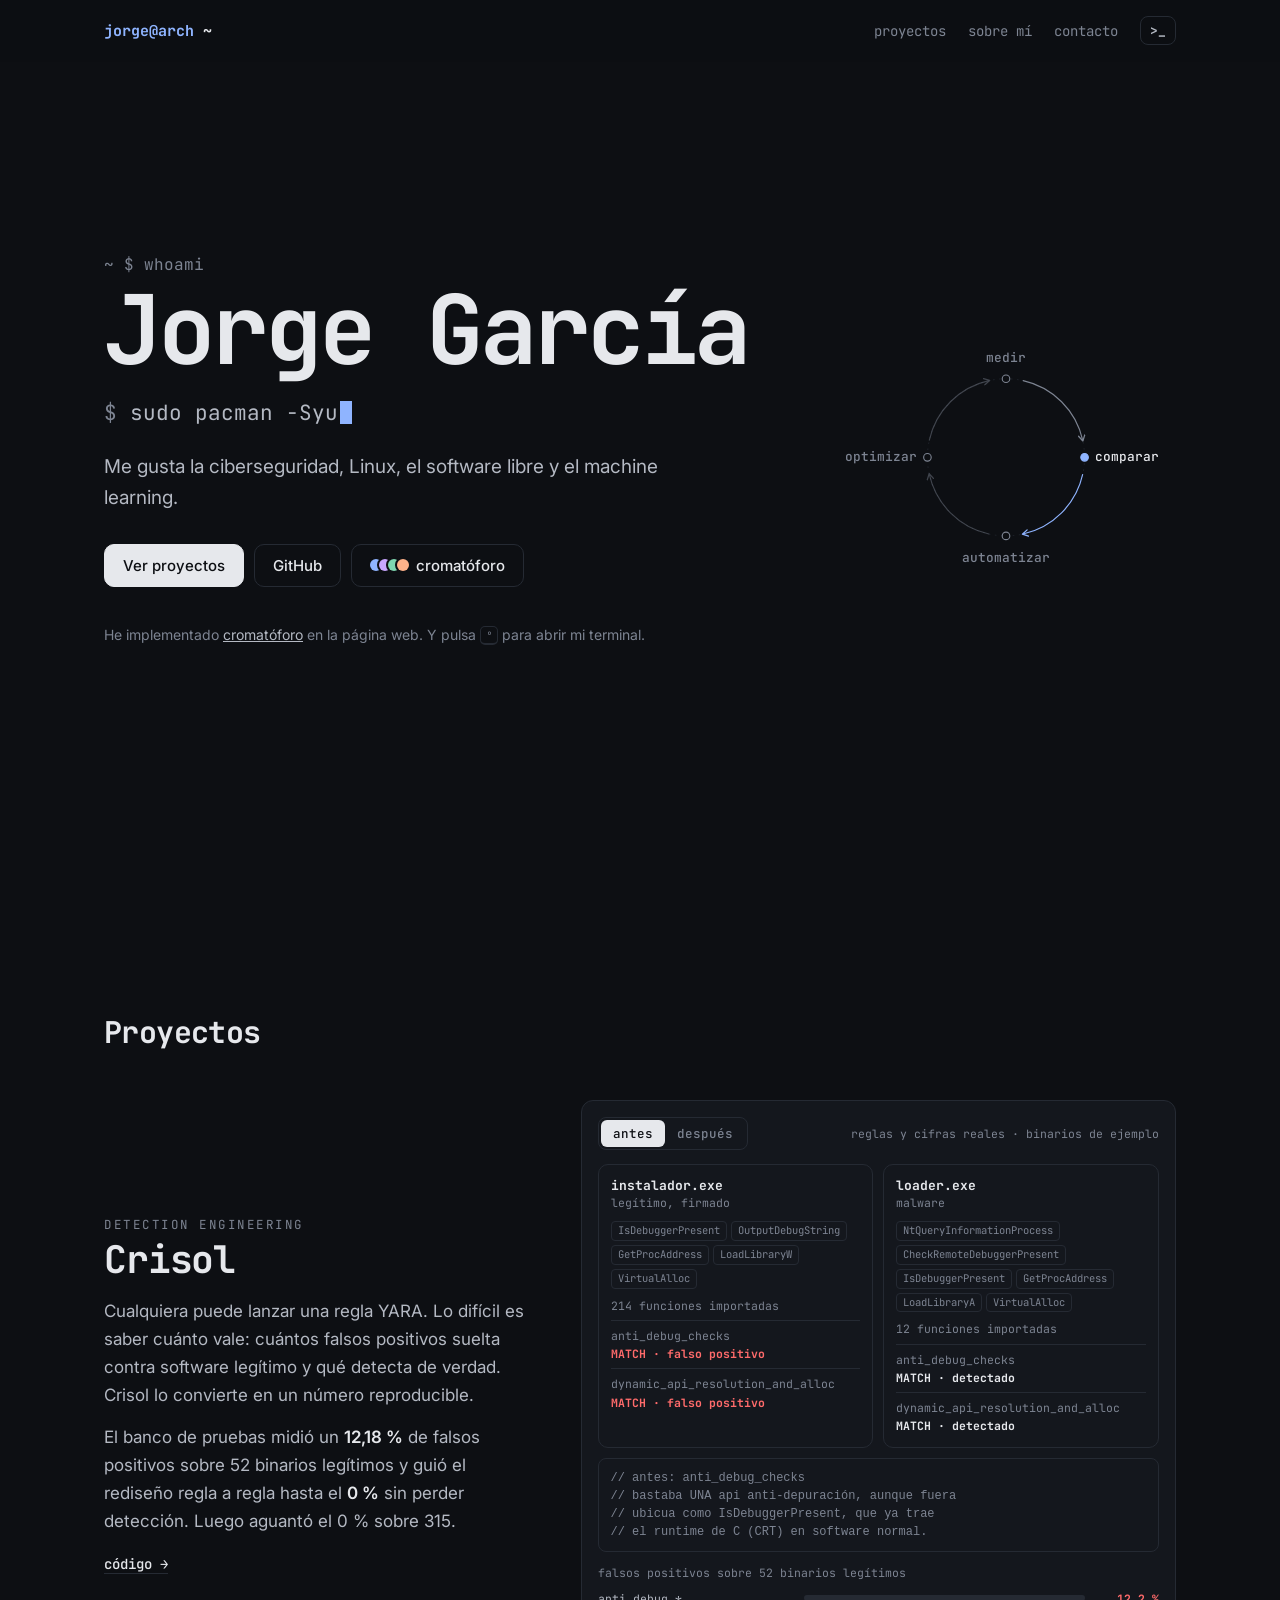
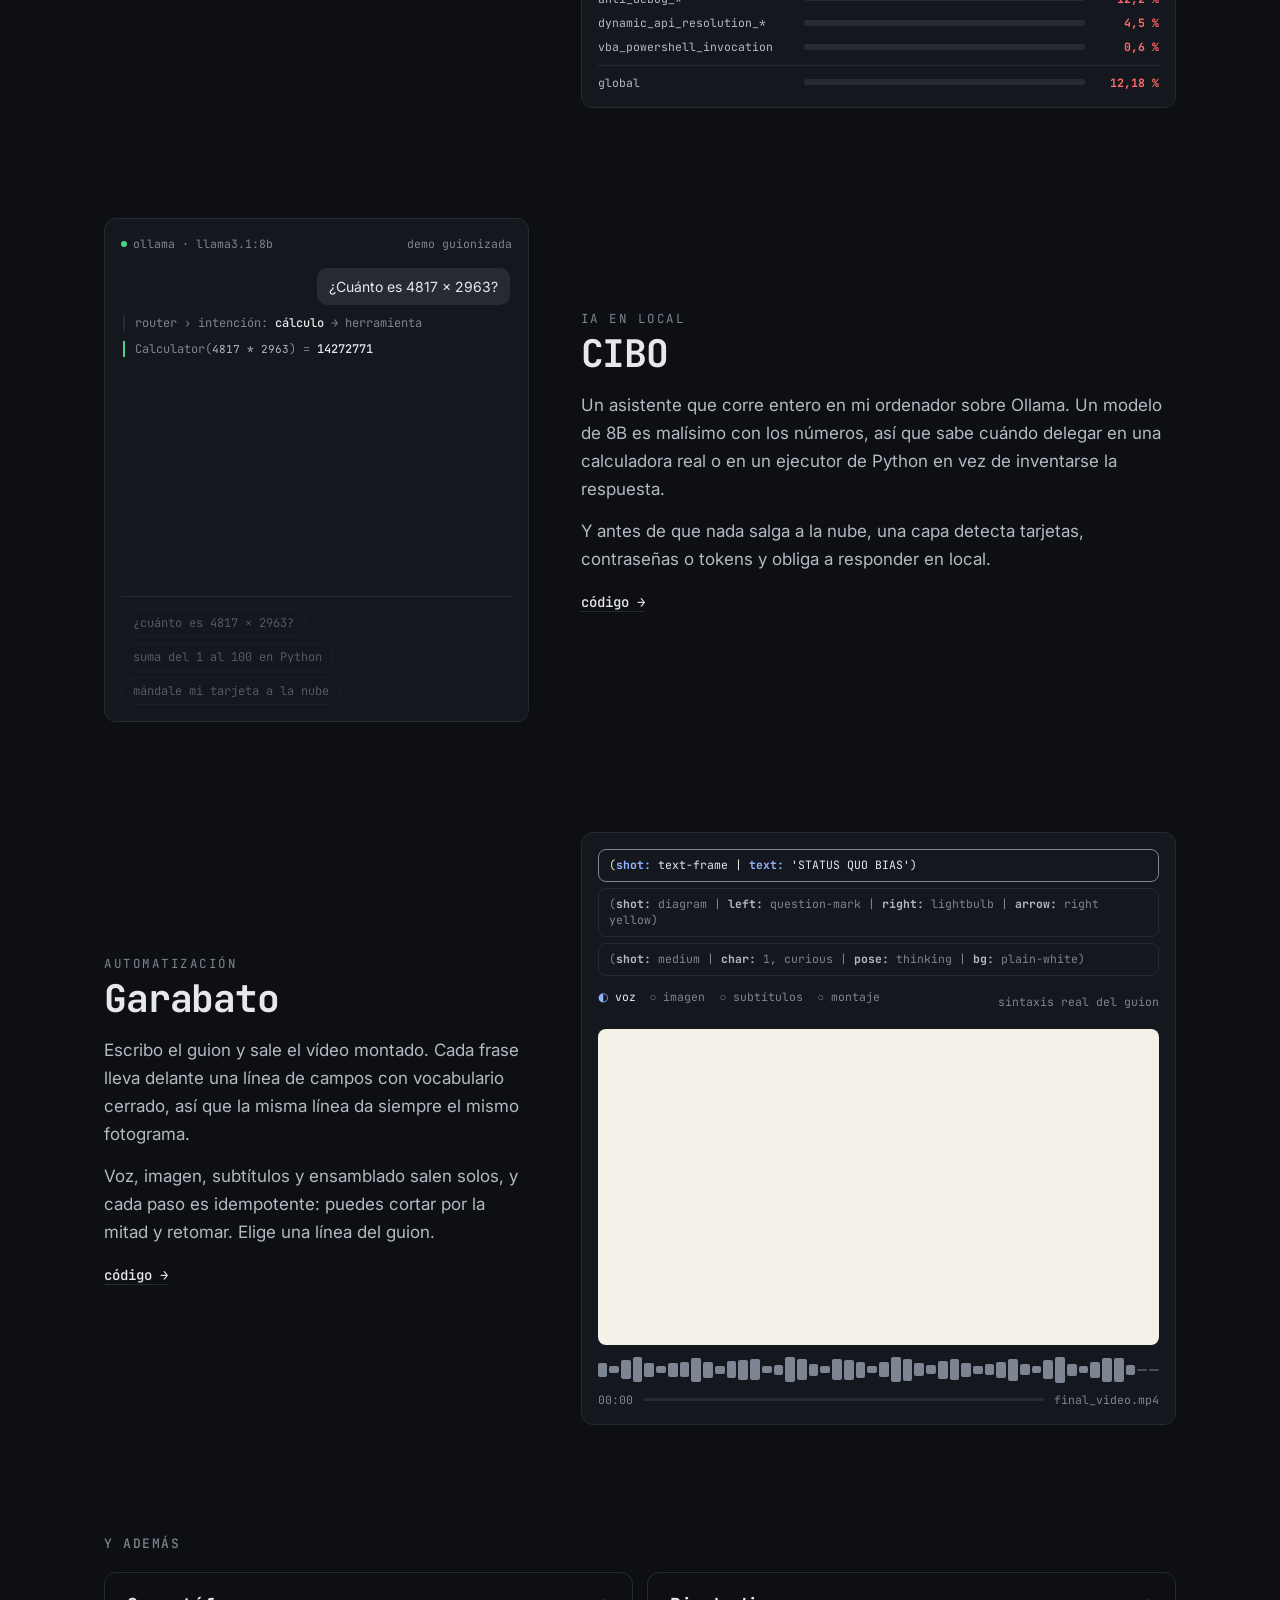
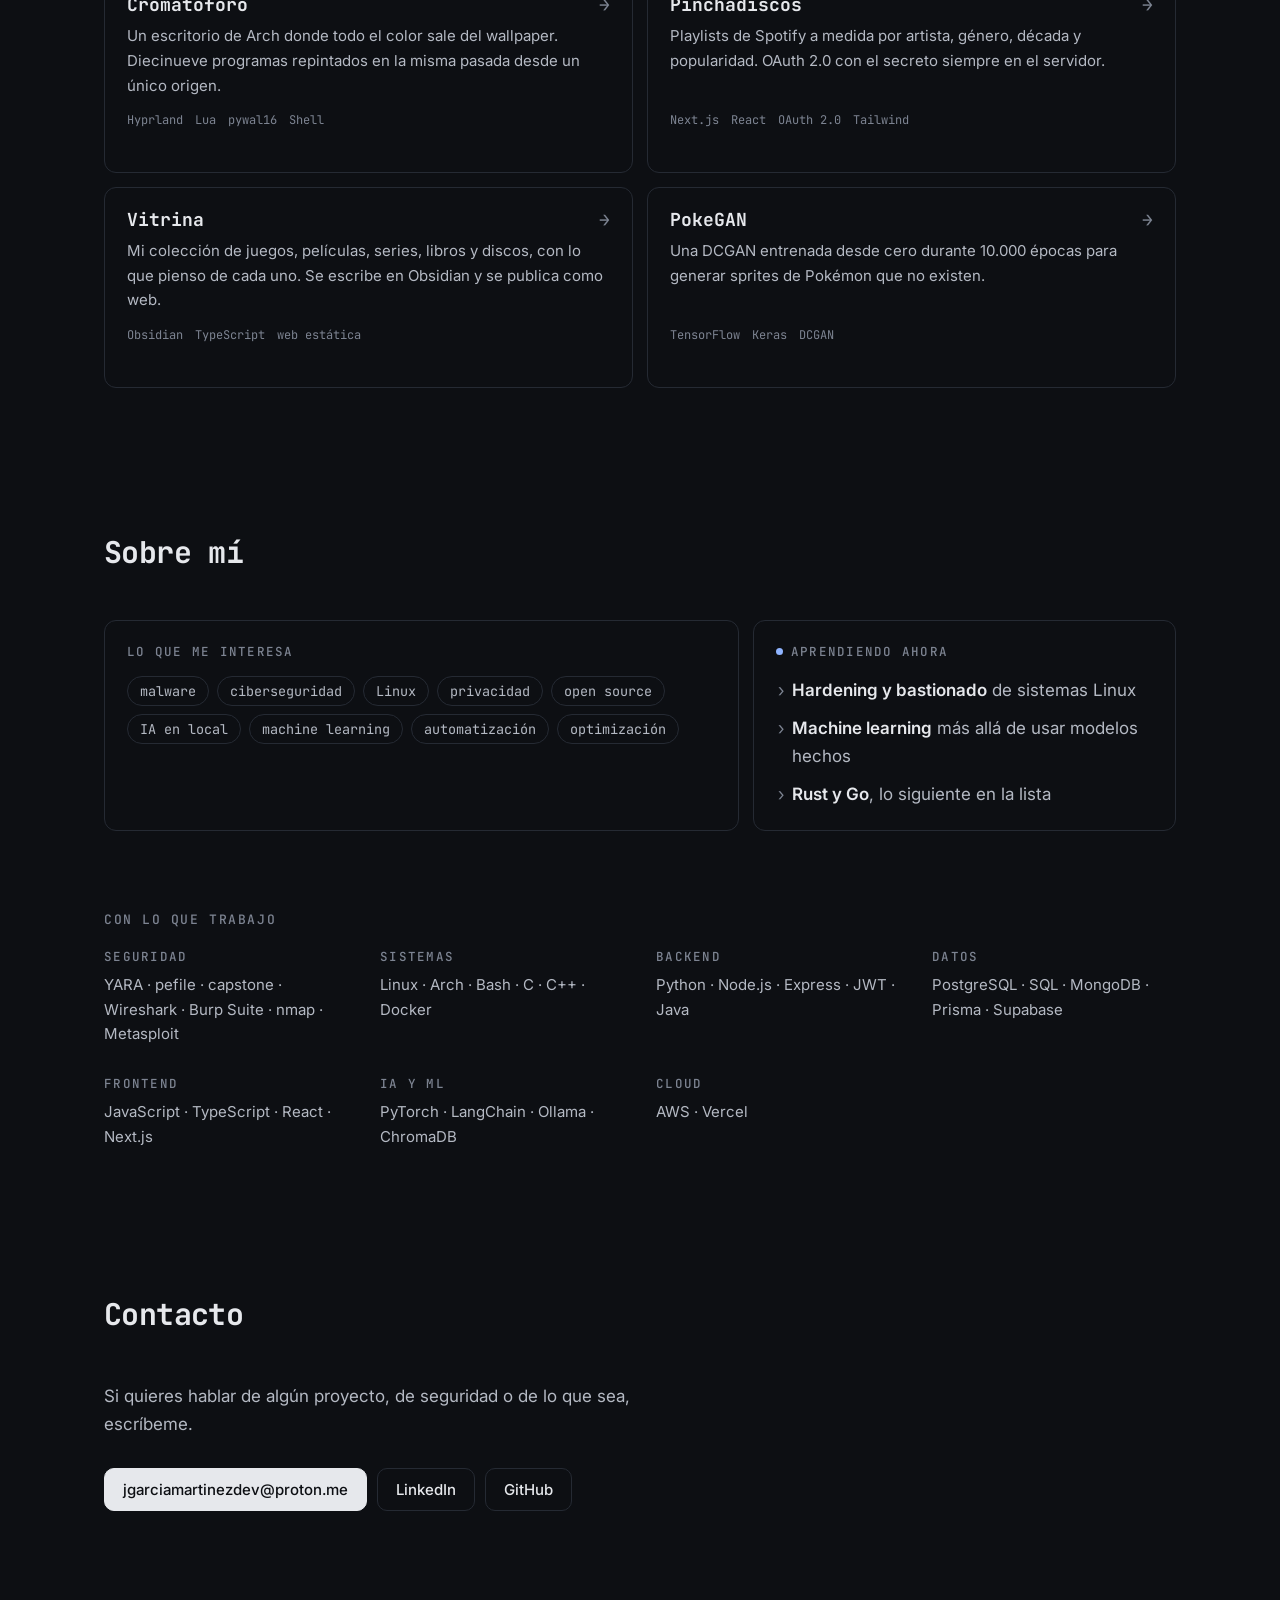
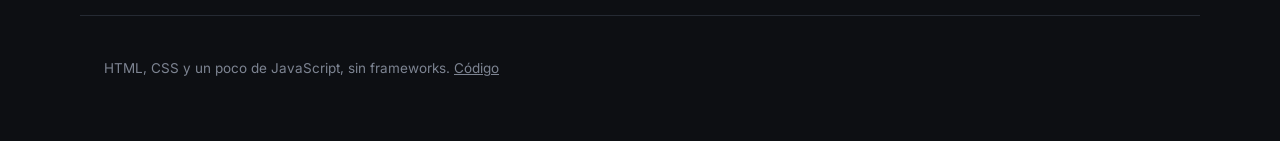
==== commit 9b6ec2cc: "Frases tipo comando y etiquetas del ciclo más grandes" ====
--- a/index.html
+++ b/index.html
@@ -38,7 +38,7 @@
       <div class="hero-texto">
         <p class="prompt">~ $ whoami</p>
         <h1>Jorge García</h1>
-        <p class="tipo" aria-live="polite"><span id="tipo"></span><span class="cursor" aria-hidden="true"></span></p>
+        <p class="tipo" aria-live="polite"><span class="apagado">$ </span><span id="tipo"></span><span class="cursor" aria-hidden="true"></span></p>
         <p class="intro">Me gusta la ciberseguridad, Linux, el software libre y el machine learning.</p>
         <div class="acciones">
           <a class="boton principal" href="#proyectos">Ver proyectos</a>
@@ -50,7 +50,7 @@
         <p class="pista">He implementado <a href="https://github.com/jorgeress/cromatoforo">cromatóforo</a> en la página web. Y pulsa <kbd>º</kbd> para abrir mi terminal.</p>
       </div>
       <figure class="ciclo" id="ciclo" aria-label="Mi forma de trabajar: medir, comparar, automatizar y optimizar, en bucle">
-        <svg viewBox="-50 0 400 300" aria-hidden="true">
+        <svg viewBox="-75 0 450 300" aria-hidden="true">
           <defs>
             <marker id="punta" viewBox="0 0 10 10" refX="7" refY="5" markerWidth="7" markerHeight="7" orient="auto-start-reverse">
               <path d="M1 1 L8 5 L1 9" fill="none" stroke="context-stroke" stroke-width="1.6" stroke-linecap="round" stroke-linejoin="round"/>
@@ -61,9 +61,9 @@
           <path class="arco" data-i="1" d="M 251.5 172.7 A 104 104 0 0 1 172.7 251.5" marker-end="url(#punta)"/>
           <path class="arco" data-i="2" d="M 127.3 251.5 A 104 104 0 0 1 48.5 172.7" marker-end="url(#punta)"/>
           <path class="arco" data-i="3" d="M 48.5 127.3 A 104 104 0 0 1 127.3 48.5" marker-end="url(#punta)"/>
-          <g class="nodo" data-i="0"><circle cx="150" cy="46" r="5"/><text x="150" y="28">medir</text></g>
+          <g class="nodo" data-i="0"><circle cx="150" cy="46" r="5"/><text x="150" y="24">medir</text></g>
           <g class="nodo" data-i="1"><circle cx="254" cy="150" r="5"/><text class="der" x="268" y="155">comparar</text></g>
-          <g class="nodo" data-i="2"><circle cx="150" cy="254" r="5"/><text x="150" y="284">automatizar</text></g>
+          <g class="nodo" data-i="2"><circle cx="150" cy="254" r="5"/><text x="150" y="288">automatizar</text></g>
           <g class="nodo" data-i="3"><circle cx="46" cy="150" r="5"/><text class="izq" x="32" y="155">optimizar</text></g>
         </svg>
       </figure>
--- a/css/estilo.css
+++ b/css/estilo.css
@@ -125,7 +125,7 @@
 .arco { fill: none; stroke: var(--apagado); stroke-width: 1.5; stroke-linecap: round; opacity: .45; transition: stroke .5s, opacity .5s; }
 .arco.activo { stroke: var(--acento); opacity: 1; }
 .nodo circle { fill: var(--fondo); stroke: var(--apagado); stroke-width: 1.5; transition: fill .5s, stroke .5s; }
-.nodo text { font: 500 13px var(--mono); fill: var(--apagado); text-anchor: middle; transition: fill .5s; }
+.nodo text { font: 500 17px var(--mono); fill: var(--apagado); text-anchor: middle; transition: fill .5s; }
 .nodo text.der { text-anchor: start; }
 .nodo text.izq { text-anchor: end; }
 .nodo.activo circle { fill: var(--acento); stroke: var(--acento); }
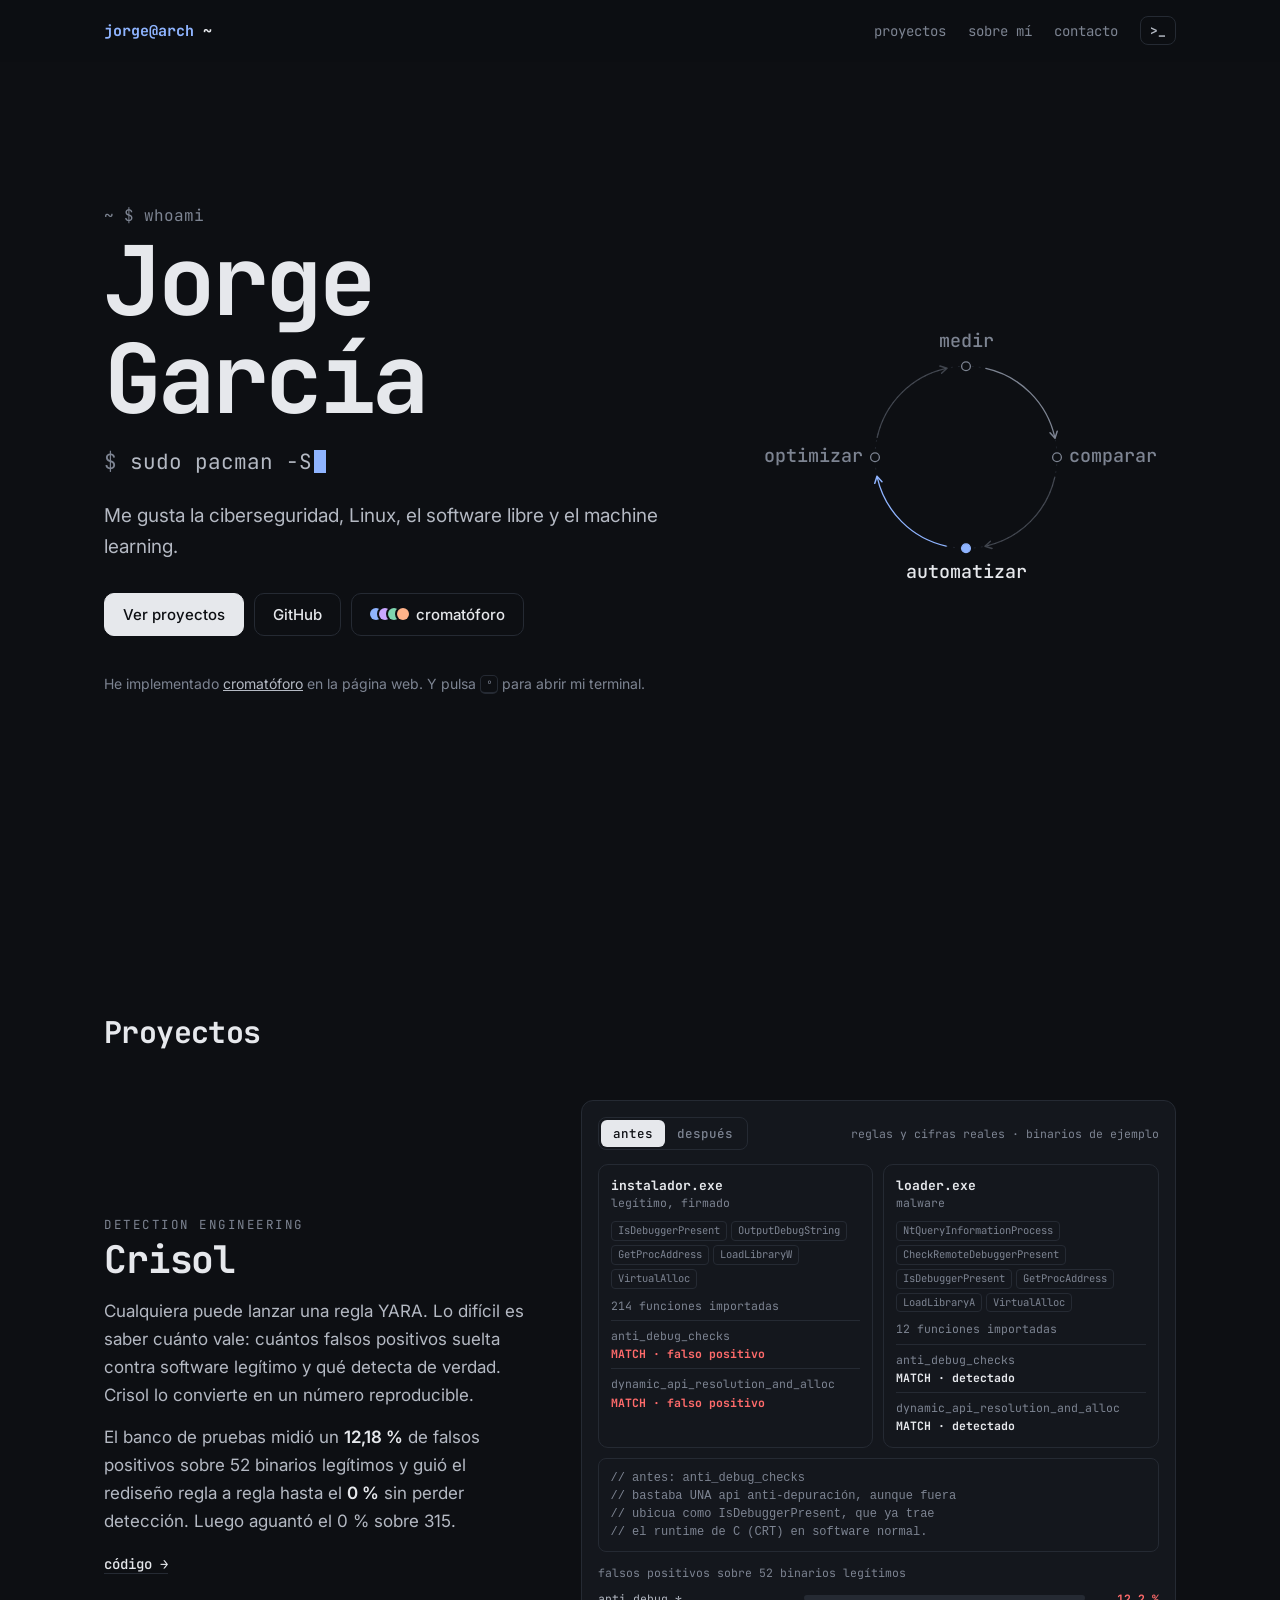
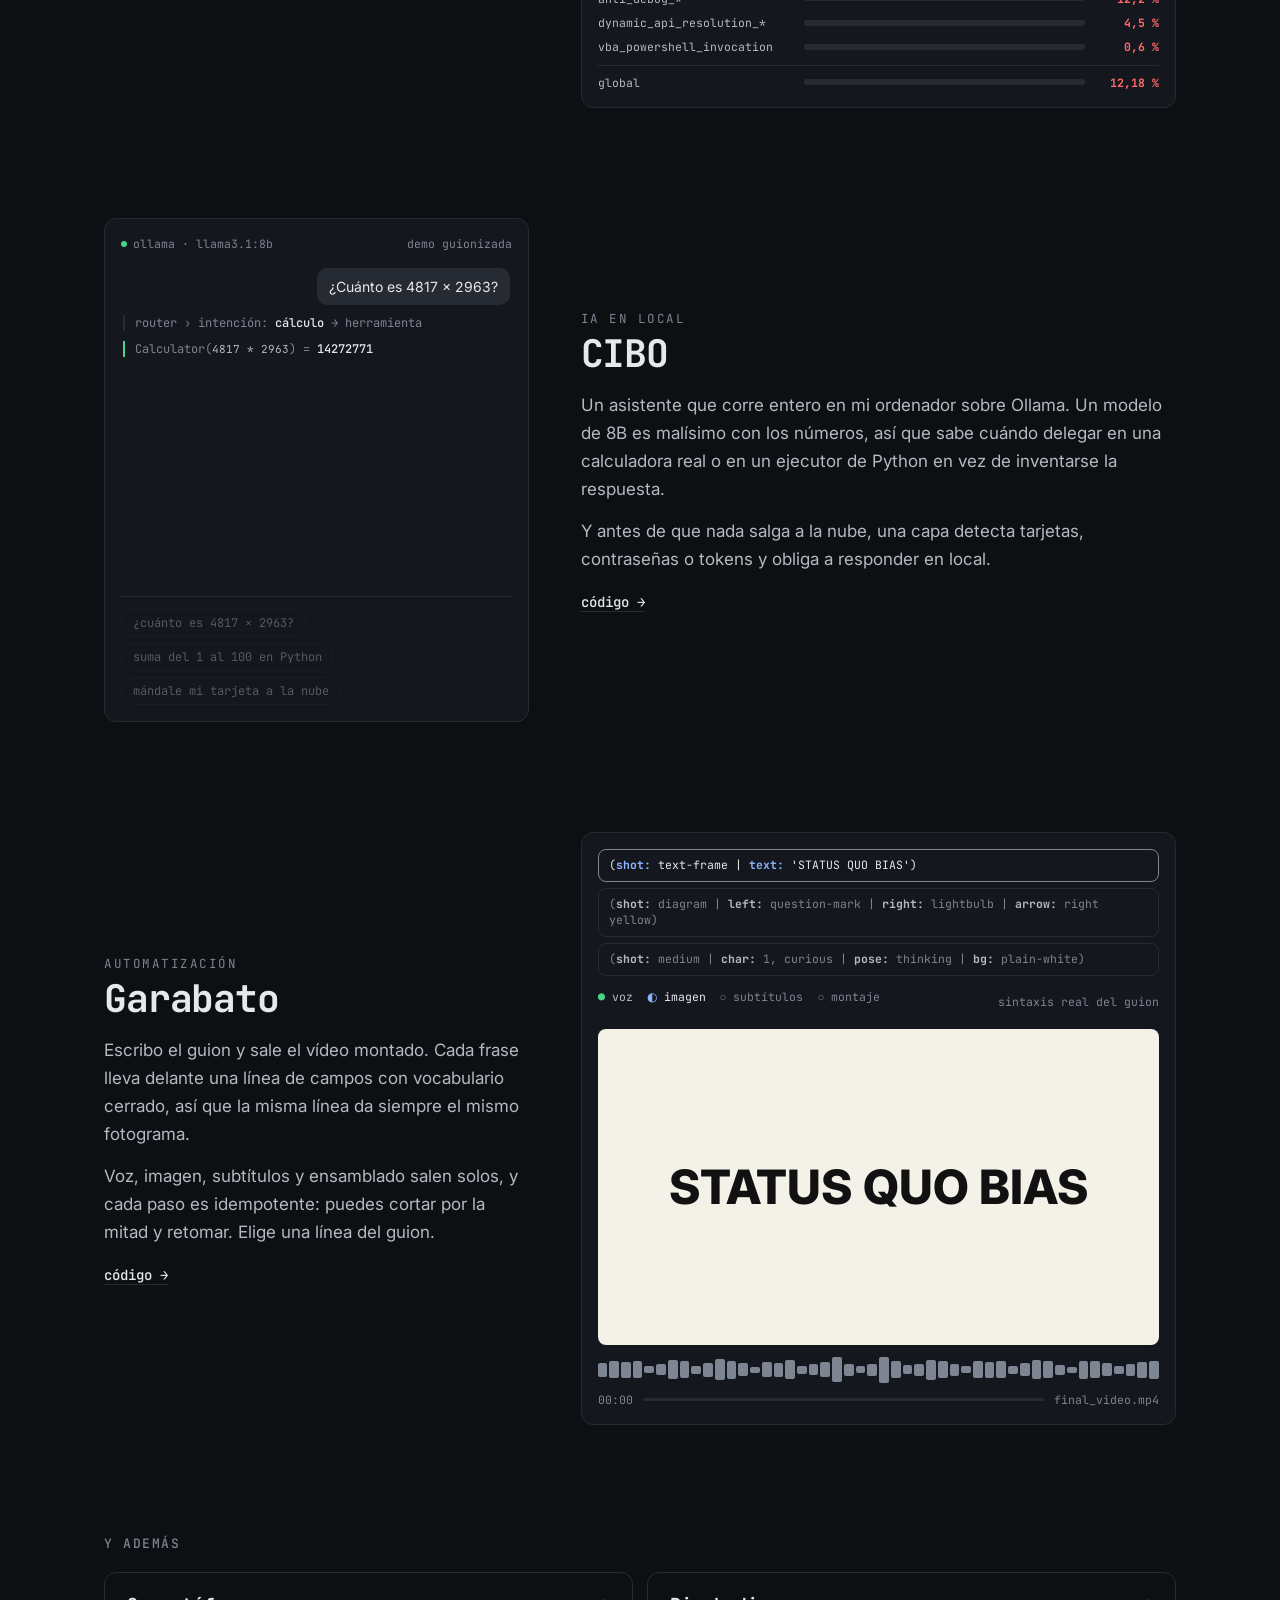
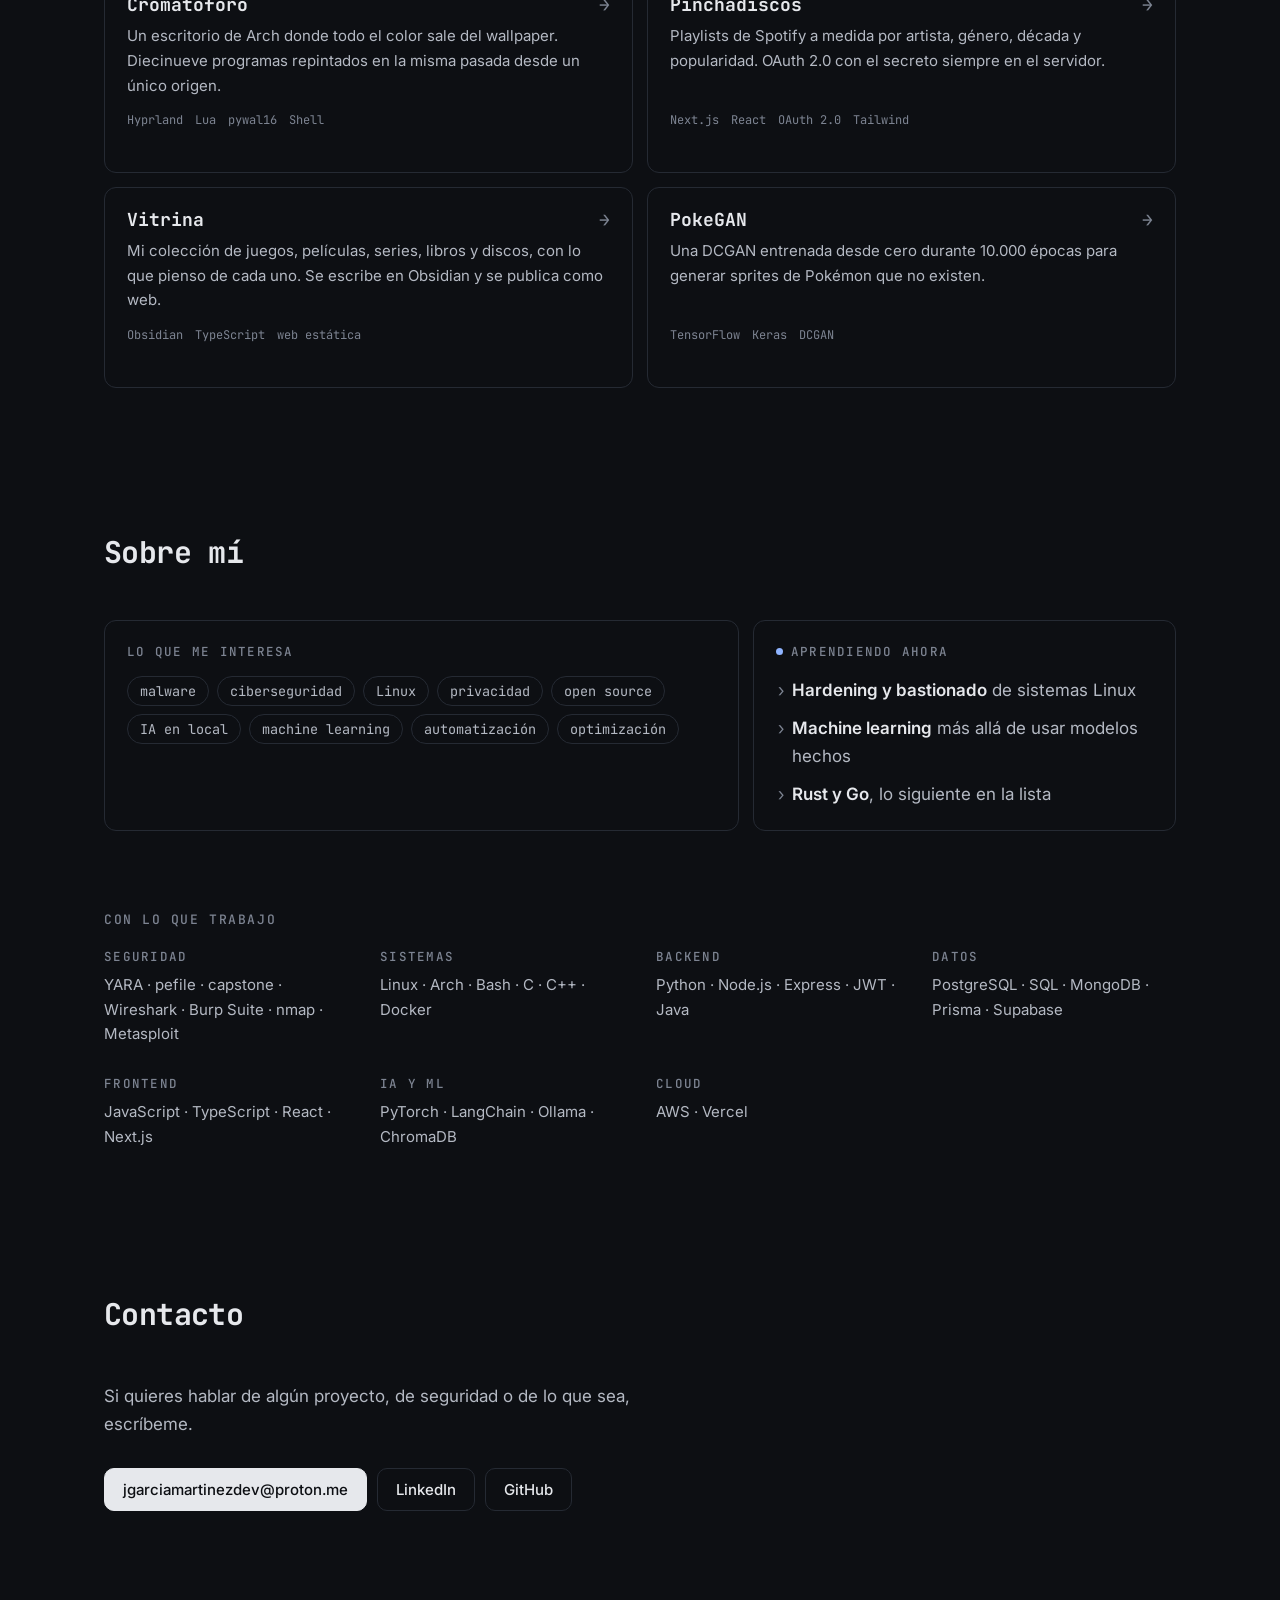
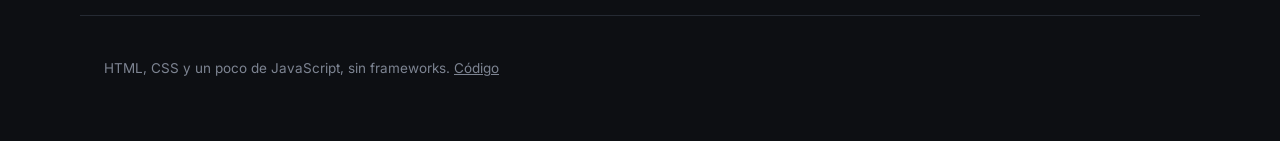
==== commit 34dc191c: "Etiquetas del ciclo legibles" ====
--- a/index.html
+++ b/index.html
@@ -50,7 +50,7 @@
         <p class="pista">He implementado <a href="https://github.com/jorgeress/cromatoforo">cromatóforo</a> en la página web. Y pulsa <kbd>º</kbd> para abrir mi terminal.</p>
       </div>
       <figure class="ciclo" id="ciclo" aria-label="Mi forma de trabajar: medir, comparar, automatizar y optimizar, en bucle">
-        <svg viewBox="-75 0 450 300" aria-hidden="true">
+        <svg viewBox="-90 0 480 300" aria-hidden="true">
           <defs>
             <marker id="punta" viewBox="0 0 10 10" refX="7" refY="5" markerWidth="7" markerHeight="7" orient="auto-start-reverse">
               <path d="M1 1 L8 5 L1 9" fill="none" stroke="context-stroke" stroke-width="1.6" stroke-linecap="round" stroke-linejoin="round"/>
--- a/css/estilo.css
+++ b/css/estilo.css
@@ -85,7 +85,7 @@
 /* --- hero --- */
 .hero {
   min-height: calc(100svh - 70px);
-  display: grid; grid-template-columns: minmax(0, 1fr) minmax(0, 340px);
+  display: grid; grid-template-columns: minmax(0, 1fr) minmax(0, 420px);
   align-items: center; gap: 48px; padding: 40px 0 80px;
 }
 .prompt { font: 400 16px var(--mono); color: var(--apagado); margin: 0 0 6px; }
@@ -119,13 +119,13 @@
 .pista a { color: var(--suave); }
 
 /* ciclo medir > comparar > automatizar > optimizar */
-.ciclo { margin: 0; justify-self: center; width: 100%; max-width: 380px; }
+.ciclo { margin: 0; justify-self: center; width: 100%; max-width: 440px; }
 .ciclo svg { display: block; width: 100%; height: auto; overflow: visible; }
 .pista-ciclo { fill: none; stroke: var(--borde); stroke-width: 1; stroke-dasharray: 2 6; }
 .arco { fill: none; stroke: var(--apagado); stroke-width: 1.5; stroke-linecap: round; opacity: .45; transition: stroke .5s, opacity .5s; }
 .arco.activo { stroke: var(--acento); opacity: 1; }
 .nodo circle { fill: var(--fondo); stroke: var(--apagado); stroke-width: 1.5; transition: fill .5s, stroke .5s; }
-.nodo text { font: 500 17px var(--mono); fill: var(--apagado); text-anchor: middle; transition: fill .5s; }
+.nodo text { font: 500 21px var(--mono); fill: var(--apagado); text-anchor: middle; transition: fill .5s; }
 .nodo text.der { text-anchor: start; }
 .nodo text.izq { text-anchor: end; }
 .nodo.activo circle { fill: var(--acento); stroke: var(--acento); }
@@ -378,7 +378,7 @@
 
 @media (max-width: 900px) {
   .hero { grid-template-columns: 1fr; min-height: auto; padding-top: 72px; }
-  .ciclo { max-width: 320px; justify-self: start; }
+  .ciclo { max-width: 380px; justify-self: start; }
   .destacado { grid-template-columns: 1fr; margin-bottom: 80px; }
   .destacado.invertido .texto { order: 0; }
   .sobre { grid-template-columns: 1fr; }
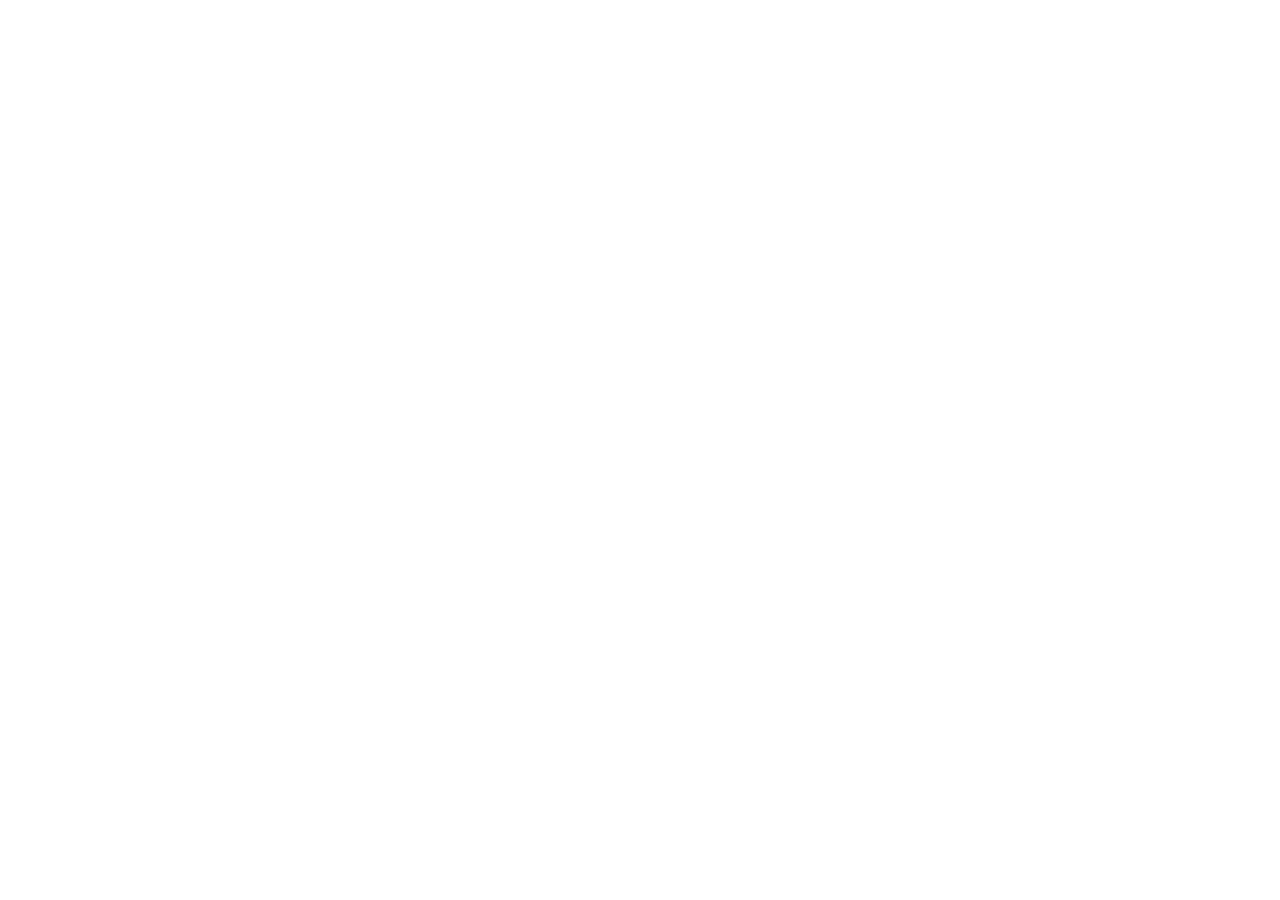
==== commit 0f6ac9d1: "Add files via upload" ====
--- a/index.html
+++ b/index.html
@@ -1,187 +1,13 @@
 <!doctype html>
-<html lang="es">
+<html lang="en">
 <head>
-  <meta charset="utf-8">
-  <meta name="viewport" content="width=device-width, initial-scale=1">
-  <title>Jorge García</title>
-  <meta name="description" content="Ciberseguridad, Linux, software libre y machine learning. Proyectos que se pueden tocar: un banco de pruebas de reglas YARA, un asistente que no sale de tu ordenador y un pipeline que convierte un guion en vídeo.">
-  <meta name="color-scheme" content="dark">
-  <meta name="theme-color" content="#0b0d12">
-  <meta property="og:title" content="Jorge García">
-  <meta property="og:description" content="Ciberseguridad, Linux, software libre y machine learning.">
-  <meta property="og:image" content="https://jorgeress.github.io/img/og.png">
-  <meta property="og:url" content="https://jorgeress.github.io/">
-  <meta name="twitter:card" content="summary_large_image">
-  <link rel="icon" href="favicon.svg" type="image/svg+xml">
-  <link rel="preconnect" href="https://fonts.googleapis.com">
-  <link rel="preconnect" href="https://fonts.gstatic.com" crossorigin>
-  <link href="https://fonts.googleapis.com/css2?family=Inter:wght@400;500;600&family=JetBrains+Mono:wght@400;700&display=swap" rel="stylesheet">
-  <link rel="stylesheet" href="css/estilo.css">
-  <script src="js/main.js" defer></script>
-  <script src="js/cromatoforo.js" defer></script>
-  <script src="js/demos.js" defer></script>
-  <script src="js/terminal.js" defer></script>
+<meta charset="utf-8">
+<title>Moved to 0xjgr.github.io</title>
+<link rel="canonical" href="https://0xjgr.github.io/">
+<meta http-equiv="refresh" content="0; url=https://0xjgr.github.io/">
+<script>location.replace("https://0xjgr.github.io" + location.pathname.replace(/^\/+/, "/") + location.search + location.hash);</script>
 </head>
-<body>
-  <header class="nav">
-    <a class="logo" href="#inicio"><span class="acento">jorge@arch</span> ~</a>
-    <nav>
-      <a href="#proyectos">proyectos</a>
-      <a href="#sobre-mi">sobre mí</a>
-      <a href="#contacto">contacto</a>
-      <button class="boton-terminal" type="button" data-abre-terminal aria-label="Abrir terminal">&gt;_</button>
-    </nav>
-  </header>
-
-  <main>
-    <section id="inicio" class="hero">
-      <div class="hero-texto">
-        <p class="prompt">~ $ whoami</p>
-        <h1>Jorge García</h1>
-        <p class="tipo" aria-live="polite"><span class="apagado">$ </span><span id="tipo"></span><span class="cursor" aria-hidden="true"></span></p>
-        <p class="intro">Me gusta la ciberseguridad, Linux, el software libre y el machine learning.</p>
-        <div class="acciones">
-          <a class="boton principal" href="#proyectos">Ver proyectos</a>
-          <a class="boton" href="https://github.com/jorgeress">GitHub</a>
-          <button class="boton" type="button" data-abre-cromatoforo aria-haspopup="dialog">
-            <span class="muestras" aria-hidden="true"><i></i><i></i><i></i><i></i></span> cromatóforo
-          </button>
-        </div>
-        <p class="pista">He implementado <a href="https://github.com/jorgeress/cromatoforo">cromatóforo</a> en la página web. Y pulsa <kbd>º</kbd> para abrir mi terminal.</p>
-      </div>
-      <figure class="ciclo" id="ciclo" aria-label="Mi forma de trabajar: medir, comparar, automatizar y optimizar, en bucle">
-        <svg viewBox="-90 0 480 300" aria-hidden="true">
-          <defs>
-            <marker id="punta" viewBox="0 0 10 10" refX="7" refY="5" markerWidth="7" markerHeight="7" orient="auto-start-reverse">
-              <path d="M1 1 L8 5 L1 9" fill="none" stroke="context-stroke" stroke-width="1.6" stroke-linecap="round" stroke-linejoin="round"/>
-            </marker>
-          </defs>
-          <circle class="pista-ciclo" cx="150" cy="150" r="104"/>
-          <path class="arco" data-i="0" d="M 172.7 48.5 A 104 104 0 0 1 251.5 127.3" marker-end="url(#punta)"/>
-          <path class="arco" data-i="1" d="M 251.5 172.7 A 104 104 0 0 1 172.7 251.5" marker-end="url(#punta)"/>
-          <path class="arco" data-i="2" d="M 127.3 251.5 A 104 104 0 0 1 48.5 172.7" marker-end="url(#punta)"/>
-          <path class="arco" data-i="3" d="M 48.5 127.3 A 104 104 0 0 1 127.3 48.5" marker-end="url(#punta)"/>
-          <g class="nodo" data-i="0"><circle cx="150" cy="46" r="5"/><text x="150" y="24">medir</text></g>
-          <g class="nodo" data-i="1"><circle cx="254" cy="150" r="5"/><text class="der" x="268" y="155">comparar</text></g>
-          <g class="nodo" data-i="2"><circle cx="150" cy="254" r="5"/><text x="150" y="288">automatizar</text></g>
-          <g class="nodo" data-i="3"><circle cx="46" cy="150" r="5"/><text class="izq" x="32" y="155">optimizar</text></g>
-        </svg>
-      </figure>
-    </section>
-
-    <section id="proyectos">
-      <h2>Proyectos</h2>
-
-      <article class="destacado" data-proyecto="crisol">
-        <div class="texto">
-          <p class="eyebrow">detection engineering</p>
-          <h3>Crisol</h3>
-          <p>Cualquiera puede lanzar una regla YARA. Lo difícil es saber cuánto vale: cuántos falsos positivos suelta contra software legítimo y qué detecta de verdad. Crisol lo convierte en un número reproducible.</p>
-          <p>El banco de pruebas midió un <b>12,18 %</b> de falsos positivos sobre 52 binarios legítimos y guió el rediseño regla a regla hasta el <b>0 %</b> sin perder detección. Luego aguantó el 0 % sobre 315.</p>
-          <p class="enlaces"><a href="https://github.com/jorgeress/crisol">código →</a></p>
-        </div>
-        <div class="demo demo-crisol" id="demo-crisol" aria-label="Demo de Crisol: la misma regla antes y después de afinarla"></div>
-      </article>
-
-      <article class="destacado invertido" data-proyecto="cibo">
-        <div class="texto">
-          <p class="eyebrow">IA en local</p>
-          <h3>CIBO</h3>
-          <p>Un asistente que corre entero en mi ordenador sobre Ollama. Un modelo de 8B es malísimo con los números, así que sabe cuándo delegar en una calculadora real o en un ejecutor de Python en vez de inventarse la respuesta.</p>
-          <p>Y antes de que nada salga a la nube, una capa detecta tarjetas, contraseñas o tokens y obliga a responder en local.</p>
-          <p class="enlaces"><a href="https://github.com/jorgeress/cibo">código →</a></p>
-        </div>
-        <div class="demo demo-cibo" id="demo-cibo" aria-label="Demo guionizada de CIBO"></div>
-      </article>
-
-      <article class="destacado" data-proyecto="garabato">
-        <div class="texto">
-          <p class="eyebrow">automatización</p>
-          <h3>Garabato</h3>
-          <p>Escribo el guion y sale el vídeo montado. Cada frase lleva delante una línea de campos con vocabulario cerrado, así que la misma línea da siempre el mismo fotograma.</p>
-          <p>Voz, imagen, subtítulos y ensamblado salen solos, y cada paso es idempotente: puedes cortar por la mitad y retomar. Elige una línea del guion.</p>
-          <p class="enlaces"><a href="https://github.com/jorgeress/garabato">código →</a></p>
-        </div>
-        <div class="demo demo-garabato" id="demo-garabato" aria-label="Demo de Garabato: de una línea de guion a un fotograma"></div>
-      </article>
-
-      <h3 class="subtitulo">Y además</h3>
-      <div class="rejilla" id="rejilla"></div>
-    </section>
-
-    <section id="sobre-mi">
-      <h2>Sobre mí</h2>
-      <div class="sobre">
-        <div class="bloque">
-          <h3>Lo que me interesa</h3>
-          <ul class="chips" id="intereses"></ul>
-        </div>
-        <div class="bloque">
-          <h3><span class="punto" aria-hidden="true"></span> Aprendiendo ahora</h3>
-          <ul class="lista-ahora">
-            <li><b>Hardening y bastionado</b> de sistemas Linux</li>
-            <li><b>Machine learning</b> más allá de usar modelos hechos</li>
-            <li><b>Rust y Go</b>, lo siguiente en la lista</li>
-          </ul>
-        </div>
-      </div>
-
-      <h3 class="subtitulo">Con lo que trabajo</h3>
-      <div class="stack" id="stack"></div>
-    </section>
-
-    <section id="contacto">
-      <h2>Contacto</h2>
-      <p class="contacto-texto">Si quieres hablar de algún proyecto, de seguridad o de lo que sea, escríbeme.</p>
-      <div class="acciones">
-        <a class="boton principal" href="mailto:jgarciamartinezdev@proton.me">jgarciamartinezdev@proton.me</a>
-        <a class="boton" href="https://www.linkedin.com/in/jorge-garc%C3%ADa-mart%C3%ADnez-1a2574292">LinkedIn</a>
-        <a class="boton" href="https://github.com/jorgeress">GitHub</a>
-      </div>
-    </section>
-  </main>
-
-  <footer>
-    <p>HTML, CSS y un poco de JavaScript, sin frameworks. <a href="https://github.com/jorgeress/jorgeress.github.io">Código</a></p>
-  </footer>
-
-  <button class="flotante" type="button" data-abre-cromatoforo aria-label="Abrir cromatóforo">
-    <span class="muestras" aria-hidden="true"><i></i><i></i><i></i><i></i></span>
-  </button>
-
-  <div class="panel-croma" id="panel-croma" role="dialog" aria-label="Cromatóforo" hidden>
-    <div class="cabecera-panel">
-      <p><b>cromatóforo</b></p>
-      <button type="button" data-cierra-cromatoforo aria-label="Cerrar">×</button>
-    </div>
-    <label class="subir" id="subir">
-      <input type="file" accept="image/*" id="archivo">
-      <span class="subir-titulo">Sube una imagen</span>
-      <span>y la web toma sus colores. También puedes soltarla en cualquier parte.</span>
-      <small>Se procesa en tu navegador, no sale de tu equipo.</small>
-    </label>
-    <p class="apagado prueba">¿No tienes una a mano? Prueba con:</p>
-    <div class="fondos" id="fondos"></div>
-    <div class="wal" aria-live="polite">
-      <p class="apagado" id="wal-orden">$ wal --original</p>
-      <div class="paleta" id="paleta"></div>
-      <button type="button" class="restaurar" id="restaurar">volver a los colores originales</button>
-    </div>
-  </div>
-
-  <div class="terminal" id="terminal" role="dialog" aria-modal="true" aria-label="Terminal" hidden>
-    <div class="ventana">
-      <div class="barra">
-        <span class="puntos" aria-hidden="true"><i></i><i></i><i></i></span>
-        <span>jorge@arch: ~</span>
-        <button type="button" data-cierra-terminal aria-label="Cerrar terminal">×</button>
-      </div>
-      <div class="salida" id="salida"></div>
-      <form class="linea" id="linea" autocomplete="off">
-        <label for="orden"><span class="acento">jorge@arch</span> ~ $</label>
-        <input id="orden" spellcheck="false" autocapitalize="off">
-      </form>
-    </div>
-  </div>
+<body style="background:#0b0d12;color:#e6e6e6;font-family:monospace;padding:2rem">
+<p>This site has moved to <a style="color:#3ddc97" href="https://0xjgr.github.io/">0xjgr.github.io</a>.</p>
 </body>
 </html>
